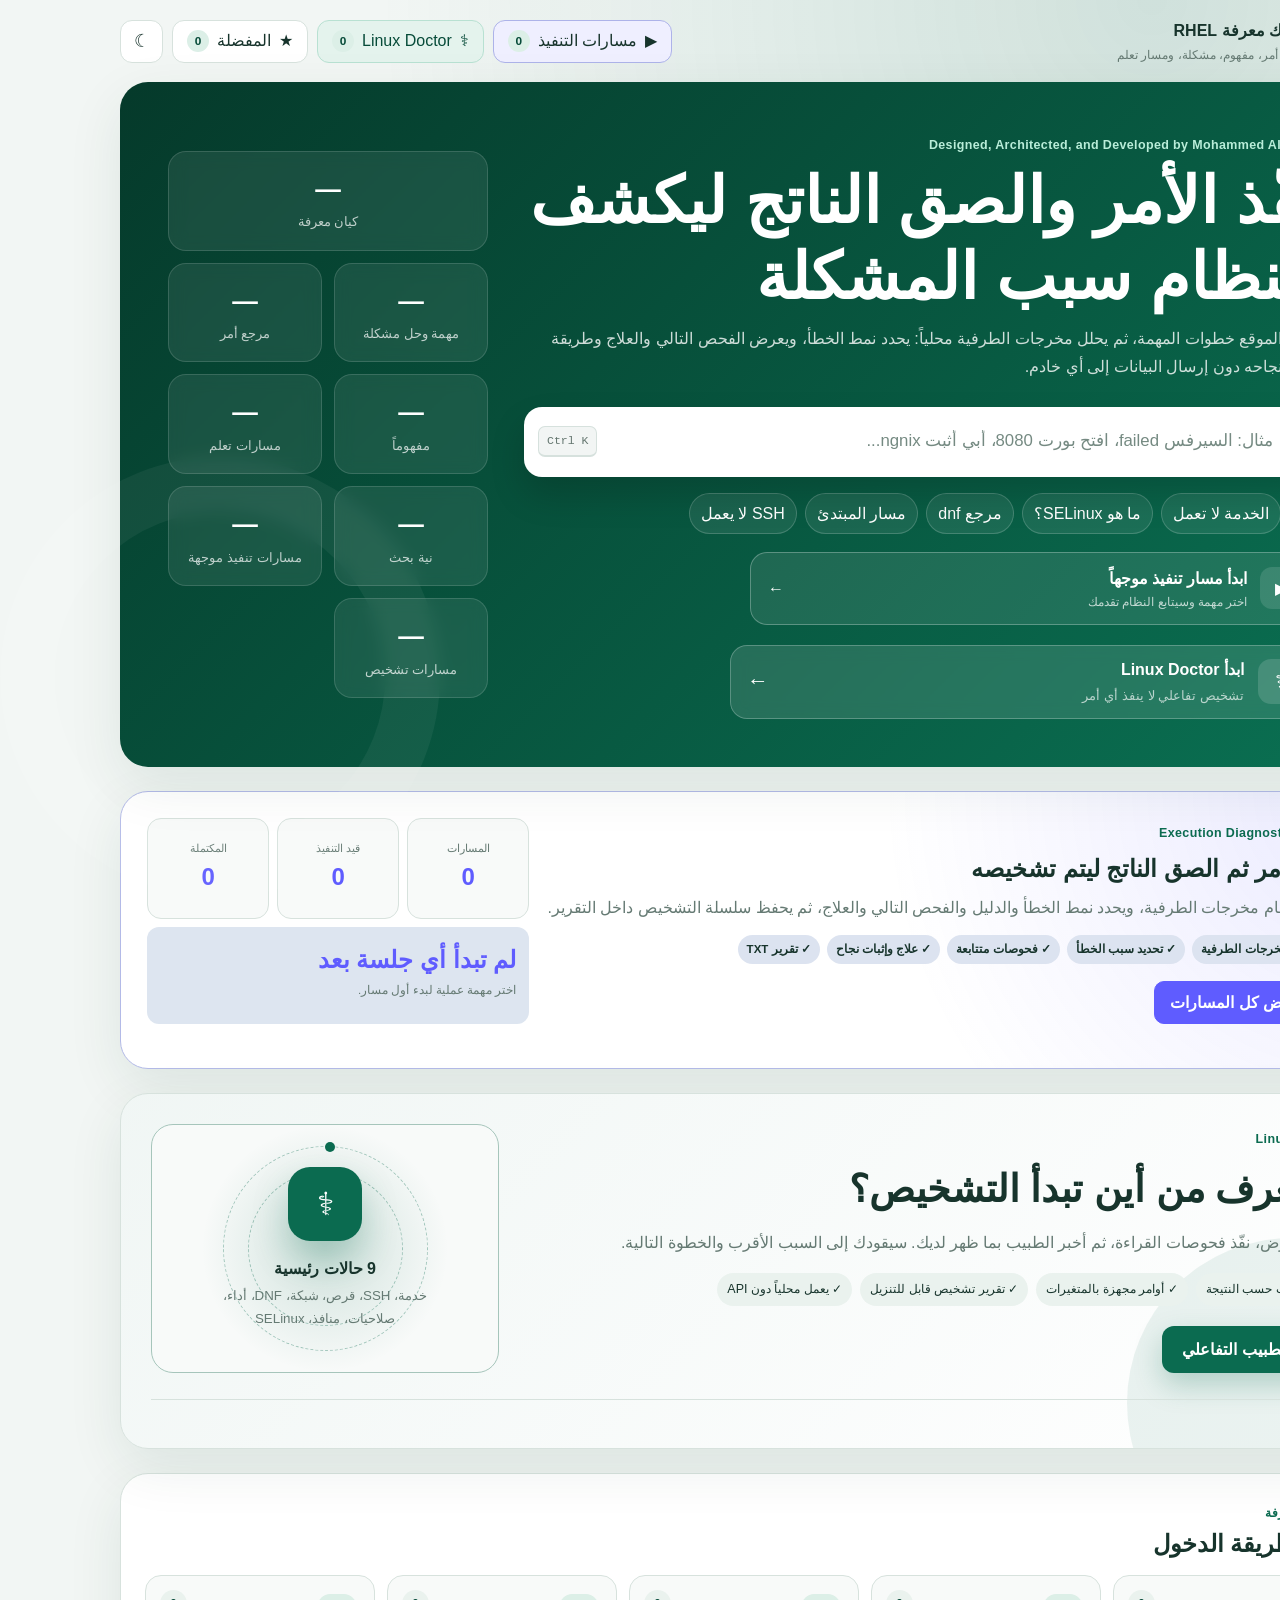
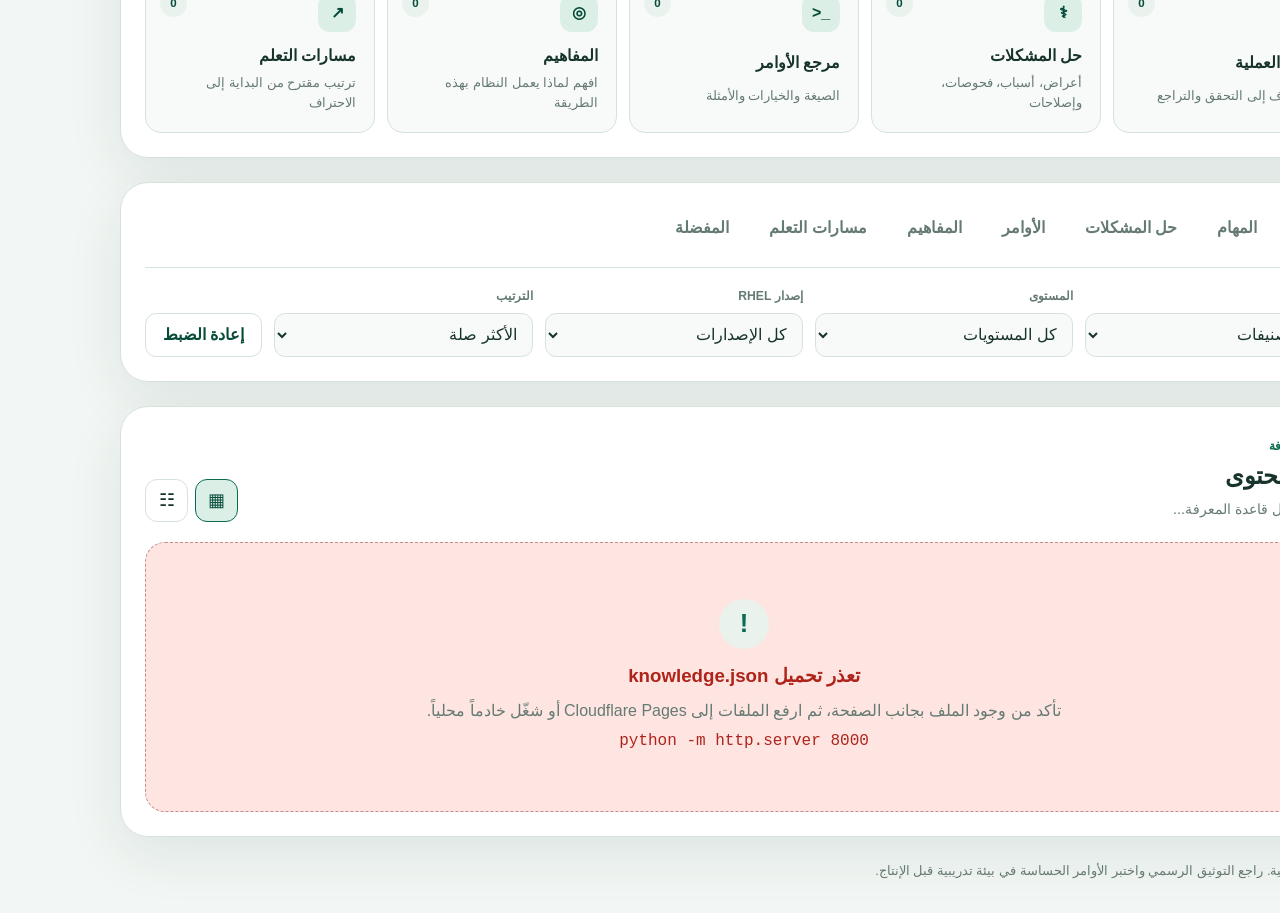
==== index.html @ 7b5d18e9 "Update index.html" ====
<!doctype html>
<html lang="ar" dir="rtl" data-theme="light">
<head>
  <meta charset="utf-8">
  <meta name="viewport" content="width=device-width, initial-scale=1">
  <meta name="description" content="محرك معرفة عربي ومسارات تنفيذ موجهة وتشخيص تفاعلي لمهام Red Hat Enterprise Linux">
  <meta name="theme-color" content="#0b6b50">
  <title>محرك معرفة RHEL العربي | Execution Diagnostic Engine</title>
  <link rel="stylesheet" href="style.css">
</head>
<body>
  <a class="skip-link" href="#resultsSection">الانتقال إلى النتائج</a>

  <div class="app-shell">
    <header class="topbar">
      <a class="brand" href="#" aria-label="الصفحة الرئيسية">
        <span class="brand__terminal" aria-hidden="true">$_</span>
        <span class="brand__text">
          <strong>محرك معرفة RHEL</strong>
          <small>مهمة، أمر، مفهوم، مشكلة، ومسار تعلم</small>
        </span>
      </a>

      <div class="topbar__actions">
        <button id="workflowShortcut" class="toolbar-button toolbar-button--workflow" type="button">
          <span aria-hidden="true">▶</span><span>مسارات التنفيذ</span><b id="activeWorkflowCount">0</b>
        </button>
        <button id="doctorShortcut" class="toolbar-button toolbar-button--doctor" type="button">
          <span aria-hidden="true">⚕</span>
          <span>Linux Doctor</span>
          <b id="doctorCasesCount">0</b>
        </button>
        <button id="favoritesShortcut" class="toolbar-button" type="button">
          <span aria-hidden="true">★</span>
          <span>المفضلة</span>
          <b id="favoritesCount">0</b>
        </button>
        <button id="themeButton" class="icon-button" type="button" aria-label="تفعيل الوضع الليلي" title="الوضع الليلي">
          <span id="themeIcon" aria-hidden="true">☾</span>
        </button>
      </div>
    </header>

    <main>
      <section class="hero">
        <div class="hero__content">
          <span class="hero__eyebrow">Designed, Architected, and Developed by Mohammed Alshiddi</span>
          <h1>نفّذ الأمر والصق الناتج ليكشف النظام سبب المشكلة</h1>
          <p>
            ينظم الموقع خطوات المهمة، ثم يحلل مخرجات الطرفية محلياً: يحدد نمط الخطأ،
            ويعرض الفحص التالي والعلاج وطريقة إثبات نجاحه دون إرسال البيانات إلى أي خادم.
          </p>

          <div class="search-wrapper">
            <div class="search-box">
              <span class="search-box__icon" aria-hidden="true">⌕</span>
              <input id="searchInput" type="search" autocomplete="off" spellcheck="false"
                     aria-label="البحث في محرك المعرفة" aria-controls="suggestions" aria-expanded="false"
                     placeholder="مثال: السيرفس failed، افتح بورت 8080، أبي أثبت ngnix...">
              <kbd>Ctrl K</kbd>
              <button id="clearSearchButton" class="clear-button" type="button" aria-label="مسح البحث" hidden>×</button>
            </div>
            <div id="suggestions" class="suggestions" role="listbox" hidden></div>
          </div>

          <div class="quick-searches" aria-label="أمثلة بحث سريعة">
            <span>جرّب:</span>
            <button type="button" data-query="الخدمة لا تعمل">الخدمة لا تعمل</button>
            <button type="button" data-query="ما هو SELinux">ما هو SELinux؟</button>
            <button type="button" data-query="dnf">مرجع dnf</button>
            <button type="button" data-query="مسار المبتدئ">مسار المبتدئ</button>
            <button type="button" data-query="SSH لا يعمل">SSH لا يعمل</button>
          </div>

          <div class="hero__primary-actions">
            <button id="startWorkflowButton" class="hero-workflow-button" type="button">
              <span aria-hidden="true">▶</span>
              <span><strong>ابدأ مسار تنفيذ موجهاً</strong><small>اختر مهمة وسيتابع النظام تقدمك</small></span>
              <b aria-hidden="true">←</b>
            </button>
          </div>
          <div class="hero__doctor-action">
            <button id="startDoctorButton" type="button">
              <span aria-hidden="true">⚕</span>
              <span><strong>ابدأ Linux Doctor</strong><small>تشخيص تفاعلي لا ينفذ أي أمر</small></span>
              <b aria-hidden="true">←</b>
            </button>
          </div>
        </div>

        <div class="hero__stats" aria-label="إحصائيات محرك المعرفة">
          <article><strong id="entitiesMetric">—</strong><span>كيان معرفة</span></article>
          <article><strong id="tasksMetric">—</strong><span>مهمة وحل مشكلة</span></article>
          <article><strong id="commandsMetric">—</strong><span>مرجع أمر</span></article>
          <article><strong id="conceptsMetric">—</strong><span>مفهوماً</span></article>
          <article><strong id="pathsMetric">—</strong><span>مسارات تعلم</span></article>
          <article><strong id="intentsMetric">—</strong><span>نية بحث</span></article>
          <article><strong id="workflowMetric">—</strong><span>مسارات تنفيذ موجهة</span></article>
          <article><strong id="doctorMetric">—</strong><span>مسارات تشخيص</span></article>
        </div>
      </section>


      <section id="intentPanel" class="intent-panel" aria-live="polite" hidden>
        <div id="intentPanelContent"></div>
      </section>

      <section class="workflow-launch" aria-labelledby="workflowLaunchTitle">
        <div class="workflow-launch__content">
          <span class="eyebrow">Execution Diagnostic Engine</span>
          <h2 id="workflowLaunchTitle">نفّذ الأمر ثم الصق الناتج ليتم تشخيصه</h2>
          <p>يحلل النظام مخرجات الطرفية، ويحدد نمط الخطأ والدليل والفحص التالي والعلاج، ثم يحفظ سلسلة التشخيص داخل التقرير.</p>
          <div class="workflow-launch__features">
            <span>✓ تحليل مخرجات الطرفية</span><span>✓ تحديد سبب الخطأ</span>
            <span>✓ فحوصات متتابعة</span><span>✓ علاج وإثبات نجاح</span><span>✓ تقرير TXT</span>
          </div>
          <div class="workflow-launch__actions">
            <button id="browseWorkflowsButton" type="button">استعراض كل المسارات</button>
            <button id="resumeWorkflowButton" class="workflow-secondary-action" type="button" hidden>استكمال آخر مسار</button>
          </div>
        </div>
        <div class="workflow-launch__dashboard">
          <article><span>المسارات</span><strong id="workflowAvailableCount">0</strong></article>
          <article><span>قيد التنفيذ</span><strong id="workflowActiveCount">0</strong></article>
          <article><span>المكتملة</span><strong id="workflowCompletedCount">0</strong></article>
          <div id="workflowResumeSummary" class="workflow-resume-summary">
            <strong>لم تبدأ أي جلسة بعد</strong><span>اختر مهمة عملية لبدء أول مسار.</span>
          </div>
        </div>
        <div id="workflowExamples" class="workflow-launch__examples"></div>
      </section>

      <section class="doctor-launch" aria-labelledby="doctorLaunchTitle">
        <div class="doctor-launch__content">
          <span class="eyebrow">Linux Doctor</span>
          <h2 id="doctorLaunchTitle">لا تعرف من أين تبدأ التشخيص؟</h2>
          <p>اختر العَرَض، نفّذ فحوصات القراءة، ثم أخبر الطبيب بما ظهر لديك. سيقودك إلى السبب الأقرب والخطوة التالية.</p>
          <div class="doctor-launch__features">
            <span>✓ تفرعات حسب النتيجة</span>
            <span>✓ أوامر مجهزة بالمتغيرات</span>
            <span>✓ تقرير تشخيص قابل للتنزيل</span>
            <span>✓ يعمل محلياً دون API</span>
          </div>
          <button type="button" data-doctor-launch>فتح الطبيب التفاعلي</button>
        </div>
        <div class="doctor-launch__visual">
          <div class="doctor-orbit doctor-orbit--one"></div>
          <div class="doctor-orbit doctor-orbit--two"></div>
          <div class="doctor-launch__mark">⚕</div>
          <strong><span id="doctorCasesCountInline">9</span> حالات رئيسية</strong>
          <small>خدمة، SSH، قرص، شبكة، DNF، أداء، صلاحيات، منافذ، SELinux</small>
        </div>
        <div id="doctorLaunchExamples" class="doctor-launch__examples"></div>
      </section>

      <section class="type-explorer" aria-labelledby="explorerTitle">
        <div class="section-heading section-heading--compact">
          <div>
            <span class="eyebrow">بوابات المعرفة</span>
            <h2 id="explorerTitle">اختر طريقة الدخول</h2>
          </div>
        </div>
        <div class="type-grid">
          <button class="type-tile" type="button" data-type-view="task">
            <span class="type-tile__icon" aria-hidden="true">✓</span>
            <strong>المهام العملية</strong>
            <small>من الهدف إلى التحقق والتراجع</small>
            <b id="taskTileCount">0</b>
          </button>
          <button class="type-tile" type="button" data-type-view="troubleshooting">
            <span class="type-tile__icon" aria-hidden="true">⚕</span>
            <strong>حل المشكلات</strong>
            <small>أعراض، أسباب، فحوصات، وإصلاحات</small>
            <b id="troubleTileCount">0</b>
          </button>
          <button class="type-tile" type="button" data-type-view="command">
            <span class="type-tile__icon" aria-hidden="true">&gt;_</span>
            <strong>مرجع الأوامر</strong>
            <small>الصيغة والخيارات والأمثلة</small>
            <b id="commandTileCount">0</b>
          </button>
          <button class="type-tile" type="button" data-type-view="concept">
            <span class="type-tile__icon" aria-hidden="true">◎</span>
            <strong>المفاهيم</strong>
            <small>افهم لماذا يعمل النظام بهذه الطريقة</small>
            <b id="conceptTileCount">0</b>
          </button>
          <button class="type-tile" type="button" data-type-view="learning_path">
            <span class="type-tile__icon" aria-hidden="true">↗</span>
            <strong>مسارات التعلم</strong>
            <small>ترتيب مقترح من البداية إلى الاحتراف</small>
            <b id="pathTileCount">0</b>
          </button>
        </div>
      </section>

      <section class="control-panel" aria-label="تصفية النتائج">
        <nav class="view-tabs" aria-label="نوع المحتوى">
          <button class="view-tab is-active" type="button" data-view="all" aria-pressed="true">الكل</button>
          <button class="view-tab" type="button" data-view="task" aria-pressed="false">المهام</button>
          <button class="view-tab" type="button" data-view="troubleshooting" aria-pressed="false">حل المشكلات</button>
          <button class="view-tab" type="button" data-view="command" aria-pressed="false">الأوامر</button>
          <button class="view-tab" type="button" data-view="concept" aria-pressed="false">المفاهيم</button>
          <button class="view-tab" type="button" data-view="learning_path" aria-pressed="false">مسارات التعلم</button>
          <button class="view-tab" type="button" data-view="favorites" aria-pressed="false">المفضلة</button>
        </nav>

        <div class="filters">
          <label><span>التصنيف</span><select id="categoryFilter"><option value="all">كل التصنيفات</option></select></label>
          <label><span>المستوى</span><select id="difficultyFilter"><option value="all">كل المستويات</option><option value="beginner">مبتدئ</option><option value="intermediate">متوسط</option><option value="advanced">متقدم</option></select></label>
          <label><span>إصدار RHEL</span><select id="versionFilter"><option value="all">كل الإصدارات</option><option value="8">RHEL 8</option><option value="9">RHEL 9</option><option value="10">RHEL 10</option></select></label>
          <label><span>الترتيب</span><select id="sortFilter"><option value="relevance">الأكثر صلة</option><option value="title">أبجدياً</option><option value="type">حسب النوع</option><option value="difficulty">حسب المستوى</option><option value="relations">الأكثر ارتباطاً</option></select></label>
          <button id="resetFiltersButton" class="reset-button" type="button">إعادة الضبط</button>
        </div>
      </section>

      <section id="resultsSection" class="results-section" tabindex="-1">
        <div class="section-heading">
          <div>
            <span id="resultsEyebrow" class="eyebrow">شبكة المعرفة</span>
            <h2 id="resultsTitle">كل المحتوى</h2>
            <p id="resultsSummary">جاري تحميل قاعدة المعرفة...</p>
          </div>
          <div class="layout-buttons" aria-label="تغيير طريقة العرض">
            <button id="gridViewButton" class="icon-button is-active" type="button" aria-label="عرض شبكي" title="عرض شبكي">▦</button>
            <button id="listViewButton" class="icon-button" type="button" aria-label="عرض قائمة" title="عرض قائمة">☷</button>
          </div>
        </div>

        <div id="activeFilters" class="active-filters" hidden></div>
        <div id="loadingState" class="state-card"><div class="loader" aria-hidden="true"></div><h3>جاري بناء محرك المعرفة</h3><p>يتم فهرسة المهام والأوامر والمفاهيم والعلاقات ومسارات التعلم.</p></div>
        <div id="errorState" class="state-card state-card--error" hidden><span class="state-card__icon">!</span><h3>تعذر تحميل knowledge.json</h3><p>تأكد من وجود الملف بجانب الصفحة، ثم ارفع الملفات إلى Cloudflare Pages أو شغّل خادماً محلياً.</p><code>python -m http.server 8000</code></div>
        <div id="emptyState" class="state-card" hidden><span class="state-card__icon">⌕</span><h3>لا توجد نتائج مطابقة</h3><p>جرّب عبارة أقصر أو انتقل إلى أحد أنواع المحتوى.</p><button id="emptyResetButton" class="primary-button" type="button">عرض كل المحتوى</button></div>

        <div id="resultsGrid" class="results-grid" aria-live="polite"></div>
        <button id="loadMoreButton" class="load-more-button" type="button" hidden>عرض المزيد</button>
      </section>
    </main>

    <footer class="footer">
      <p>موسوعة تعليمية. راجع التوثيق الرسمي واختبر الأوامر الحساسة في بيئة تدريبية قبل الإنتاج.</p>
      <span id="schemaVersion"></span>
    </footer>
  </div>

  <div id="toast" class="toast" role="status" aria-live="polite"></div>

  <dialog id="doctorDialog" class="doctor-dialog">
    <div class="doctor-dialog__topbar">
      <div class="doctor-dialog__identity">
        <span aria-hidden="true">⚕</span>
        <div><small>RHEL Interactive Diagnostics</small><strong id="doctorDialogTitle">Linux Doctor</strong></div>
      </div>
      <div class="doctor-dialog__actions">
        <button id="doctorHomeButton" type="button" hidden>الحالات</button>
        <button id="doctorBackButton" type="button" hidden>رجوع</button>
        <button id="doctorResetButton" type="button" hidden>إعادة</button>
        <button id="doctorCloseButton" class="doctor-dialog__close" type="button" aria-label="إغلاق">×</button>
      </div>
    </div>
    <div id="doctorContent" class="doctor-dialog__content"></div>
  </dialog>

  <dialog id="workflowDialog" class="workflow-dialog">
    <div class="workflow-dialog__topbar">
      <div class="workflow-dialog__identity"><span>▶</span><div><small>RHEL Execution Diagnostic</small><strong id="workflowDialogTitle">مسارات التنفيذ</strong></div></div>
      <div class="workflow-dialog__actions">
        <button id="workflowLibraryButton" type="button">المسارات</button>
        <button id="workflowReportButton" type="button" hidden>التقرير</button>
        <button id="workflowPauseButton" type="button" hidden>حفظ وإيقاف</button>
        <button id="workflowCloseButton" class="workflow-dialog__close" type="button" aria-label="إغلاق">×</button>
      </div>
    </div>
    <div class="workflow-dialog__shell">
      <aside id="workflowSidebar" class="workflow-sidebar"></aside>
      <main class="workflow-main">
        <div id="workflowContent" class="workflow-content"></div>
        <footer id="workflowFooter" class="workflow-footer" hidden>
          <button id="workflowPreviousButton" type="button">السابق</button>
          <div id="workflowFooterStatus"></div>
          <button id="workflowNextButton" class="primary" type="button">التالي</button>
        </footer>
      </main>
    </div>
  </dialog>

  <dialog id="entityDialog" class="entity-dialog">
    <div class="dialog-topbar">
      <button id="closeDialogButton" class="dialog-close" type="button" aria-label="إغلاق">×</button>
      <div class="dialog-topbar__actions">
        <button id="dialogFavoriteButton" class="dialog-action" type="button">☆ المفضلة</button>
        <button id="dialogPrimaryCopyButton" class="dialog-action" type="button" hidden>نسخ الأوامر</button>
        <button id="shareEntityButton" class="dialog-action" type="button">نسخ الرابط</button>
      </div>
    </div>
    <div id="dialogContent"></div>
  </dialog>

  <template id="entityCardTemplate">
    <article class="entity-card">
      <header class="entity-card__header">
        <div class="entity-card__badges"><span class="type-badge"></span><span class="category-badge"></span></div>
        <button class="favorite-button" type="button" aria-label="إضافة إلى المفضلة" title="المفضلة">☆</button>
      </header>
      <h3 class="entity-title"></h3>
      <p class="entity-summary"></p>
      <div class="entity-meta"></div>
      <div class="entity-preview"></div>
      <footer class="entity-card__footer"><button class="open-entity-button" type="button">فتح</button><button class="quick-action-button" type="button">إجراء سريع</button></footer>
    </article>
  </template>

  <script src="intent-engine.js"></script>
  <script src="doctor-engine.js"></script>
  <script src="execution-diagnostics.js"></script>
  <script src="workflow-engine.js"></script>
  <script src="app.js"></script>
</body>
</html>
---- style.css ----
:root {
  color-scheme: light;
  --bg: #f2f6f4;
  --surface: #ffffff;
  --surface-2: #eaf2ee;
  --surface-3: #f8faf9;
  --text: #17342c;
  --muted: #657a73;
  --primary: #0b6b50;
  --primary-strong: #074b39;
  --primary-soft: #dcefe7;
  --border: #d7e2dd;
  --code-bg: #102a23;
  --code-text: #ddfff1;
  --shadow: 0 18px 55px rgba(16, 64, 49, .09);
  --low: #1d7242;
  --low-bg: #e2f5e9;
  --medium: #916400;
  --medium-bg: #fff2c7;
  --high: #a64a16;
  --high-bg: #ffe8d7;
  --critical: #ae241b;
  --critical-bg: #fee5e2;
  --task: #0b6b50;
  --command: #245ea8;
  --concept: #7751b7;
  --trouble: #b04b1e;
  --path: #987000;
  --radius-xl: 28px;
  --radius-lg: 20px;
  --radius-md: 14px;
  --radius-sm: 10px;
}

html[data-theme="dark"] {
  color-scheme: dark;
  --bg: #0d1714;
  --surface: #14231e;
  --surface-2: #1a2f28;
  --surface-3: #10201a;
  --text: #e8f5ef;
  --muted: #9bb1a8;
  --primary: #55c99e;
  --primary-strong: #8de0c0;
  --primary-soft: #1b4033;
  --border: #29443a;
  --code-bg: #07120f;
  --code-text: #d8fff0;
  --shadow: 0 18px 55px rgba(0, 0, 0, .28);
  --low: #73d296;
  --low-bg: #183a27;
  --medium: #f1cb62;
  --medium-bg: #3d3318;
  --high: #f2a16e;
  --high-bg: #402719;
  --critical: #ff9189;
  --critical-bg: #401e1d;
  --task: #55c99e;
  --command: #7db5ff;
  --concept: #b69aef;
  --trouble: #f2a16e;
  --path: #f1cb62;
}

* { box-sizing: border-box; }
html { scroll-behavior: smooth; }
body {
  margin: 0;
  min-height: 100vh;
  background:
    radial-gradient(circle at 90% 0, color-mix(in srgb, var(--primary) 15%, transparent), transparent 28%),
    var(--bg);
  color: var(--text);
  font-family: Tahoma, Arial, "Segoe UI", sans-serif;
  line-height: 1.7;
  transition: background-color .2s ease, color .2s ease;
}
button, input, select { font: inherit; }
button, select { cursor: pointer; }
button:focus-visible, input:focus-visible, select:focus-visible, a:focus-visible {
  outline: 3px solid color-mix(in srgb, var(--primary) 35%, transparent);
  outline-offset: 2px;
}
code, kbd { direction: ltr; unicode-bidi: embed; font-family: Consolas, "Courier New", monospace; }
mark { padding: 0 .12em; border-radius: 4px; background: #ffe58a; color: #302600; }
html[data-theme="dark"] mark { background: #685711; color: #fff4b5; }
[hidden] { display: none !important; }

.skip-link { position: fixed; top: 10px; right: 10px; z-index: 10000; padding: 8px 14px; border-radius: 8px; background: var(--primary); color: #fff; transform: translateY(-150%); }
.skip-link:focus { transform: translateY(0); }
.app-shell { width: min(1500px, calc(100% - 32px)); margin: 0 auto; }

.topbar { min-height: 82px; display: flex; align-items: center; justify-content: space-between; gap: 20px; }
.brand { display: flex; align-items: center; gap: 12px; color: var(--text); text-decoration: none; }
.brand__terminal { width: 46px; height: 46px; display: grid; place-items: center; border-radius: 14px; background: var(--primary); color: #fff; direction: ltr; font-family: Consolas, monospace; font-weight: 800; box-shadow: 0 10px 25px color-mix(in srgb, var(--primary) 25%, transparent); }
.brand strong, .brand small { display: block; }
.brand small { margin-top: 1px; color: var(--muted); font-size: .76rem; }
.topbar__actions { display: flex; align-items: center; gap: 9px; }
.toolbar-button, .icon-button, .dialog-action, .reset-button, .primary-button, .load-more-button, .open-entity-button, .quick-action-button, .text-button {
  border: 1px solid var(--border); background: var(--surface); color: var(--text);
}
.toolbar-button { min-height: 43px; display: flex; align-items: center; gap: 8px; padding: 0 14px; border-radius: 12px; }
.toolbar-button b { min-width: 22px; height: 22px; display: grid; place-items: center; border-radius: 999px; background: var(--primary-soft); color: var(--primary-strong); font-size: .74rem; }
.icon-button { width: 43px; height: 43px; display: grid; place-items: center; border-radius: 12px; font-size: 1.15rem; }
.toolbar-button:hover, .icon-button:hover, .dialog-action:hover, .text-button:hover { border-color: var(--primary); background: var(--primary-soft); }
.icon-button.is-active { border-color: var(--primary); color: var(--primary-strong); background: var(--primary-soft); }

.hero {
  min-height: 390px;
  display: grid;
  grid-template-columns: minmax(0, 1.45fr) minmax(320px, .55fr);
  align-items: center;
  gap: 36px;
  padding: 48px;
  position: relative;
  border-radius: var(--radius-xl);
  background: linear-gradient(135deg, rgba(5, 57, 42, .99), rgba(10, 112, 82, .95)), var(--primary);
  color: #fff;
  box-shadow: var(--shadow);
  overflow: visible;
}
.hero::before { content: ""; position: absolute; inset: auto auto -130px -120px; width: 330px; height: 330px; border: 55px solid rgba(255,255,255,.05); border-radius: 50%; pointer-events: none; }
.hero__content, .hero__stats { position: relative; z-index: 2; }
.hero__eyebrow { display: inline-block; color: #b9edd9; font-size: .78rem; font-weight: 800; letter-spacing: .03em; }
.hero h1 { max-width: 900px; margin: 7px 0 10px; font-size: clamp(2.25rem, 5vw, 4.35rem); line-height: 1.18; }
.hero p { max-width: 830px; margin: 0; color: rgba(255,255,255,.8); font-size: 1.02rem; }
.search-wrapper { position: relative; max-width: 940px; margin-top: 26px; }
.search-box { min-height: 70px; display: flex; align-items: center; gap: 12px; padding: 0 14px 0 11px; border: 3px solid transparent; border-radius: 18px; background: #fff; color: #17342c; box-shadow: 0 18px 35px rgba(0,0,0,.16); transition: .18s ease; }
.search-box:focus-within { border-color: #8de0c0; box-shadow: 0 18px 40px rgba(0,0,0,.22); }
.search-box__icon { font-size: 1.7rem; color: #0b6b50; transform: rotate(-15deg); }
.search-box input { min-width: 0; flex: 1; border: 0; outline: 0; background: transparent; color: #17342c; font-size: 1.05rem; }
.search-box input::placeholder { color: #758a82; }
.search-box kbd { padding: 4px 8px; border: 1px solid #d6e1dd; border-bottom-width: 2px; border-radius: 7px; background: #f2f5f4; color: #64766f; font-size: .72rem; white-space: nowrap; }
.clear-button { width: 35px; height: 35px; border: 0; border-radius: 50%; background: #e7efec; color: #26483e; font-size: 1.45rem; line-height: 1; }
.suggestions { position: absolute; z-index: 100; top: calc(100% + 8px); right: 0; left: 0; max-height: 390px; overflow-y: auto; padding: 8px; border: 1px solid var(--border); border-radius: 16px; background: var(--surface); color: var(--text); box-shadow: 0 22px 55px rgba(0,0,0,.2); }
.suggestion { width: 100%; display: grid; grid-template-columns: 1fr auto; gap: 12px; padding: 11px 12px; border: 0; border-radius: 11px; background: transparent; color: var(--text); text-align: right; }
.suggestion:hover, .suggestion.is-active { background: var(--primary-soft); }
.suggestion strong { display: block; }
.suggestion small { color: var(--muted); }
.suggestion .suggestion-type { align-self: center; padding: 4px 8px; border-radius: 999px; background: var(--surface-2); color: var(--primary-strong); font-size: .72rem; }
.quick-searches { display: flex; flex-wrap: wrap; align-items: center; gap: 8px; margin-top: 16px; }
.quick-searches > span { color: rgba(255,255,255,.67); font-size: .82rem; }
.quick-searches button { padding: 6px 11px; border: 1px solid rgba(255,255,255,.18); border-radius: 999px; background: rgba(255,255,255,.08); color: #fff; }
.quick-searches button:hover { background: rgba(255,255,255,.16); }
.hero__stats { display: grid; grid-template-columns: repeat(2, 1fr); gap: 12px; }
.hero__stats article { min-height: 97px; display: flex; flex-direction: column; align-items: center; justify-content: center; padding: 16px; border: 1px solid rgba(255,255,255,.14); border-radius: 18px; background: rgba(255,255,255,.08); backdrop-filter: blur(8px); text-align: center; }
.hero__stats article:first-child { grid-column: span 2; }
.hero__stats strong { font-size: 1.6rem; }
.hero__stats span { color: rgba(255,255,255,.72); font-size: .82rem; }

.type-explorer, .control-panel, .results-section { margin-top: 24px; padding: 24px; border: 1px solid var(--border); border-radius: var(--radius-xl); background: var(--surface); box-shadow: var(--shadow); }
.section-heading { display: flex; align-items: end; justify-content: space-between; gap: 20px; margin-bottom: 20px; }
.section-heading--compact { margin-bottom: 15px; }
.section-heading h2 { margin: 2px 0 0; line-height: 1.35; }
.section-heading p { margin: 5px 0 0; color: var(--muted); font-size: .9rem; }
.eyebrow { display: inline-block; color: var(--primary); font-size: .78rem; font-weight: 800; letter-spacing: .03em; }
.type-grid { display: grid; grid-template-columns: repeat(5, minmax(0, 1fr)); gap: 12px; }
.type-tile { min-width: 0; position: relative; display: grid; justify-items: start; gap: 3px; padding: 18px; border: 1px solid var(--border); border-radius: 16px; background: var(--surface-3); color: var(--text); text-align: right; transition: .18s ease; }
.type-tile:hover { transform: translateY(-3px); border-color: var(--primary); box-shadow: 0 13px 25px rgba(14,62,47,.08); }
.type-tile__icon { width: 38px; height: 38px; display: grid; place-items: center; margin-bottom: 8px; border-radius: 12px; background: var(--primary-soft); color: var(--primary-strong); direction: ltr; font-weight: 800; }
.type-tile strong { font-size: .98rem; }
.type-tile small { color: var(--muted); line-height: 1.55; }
.type-tile b { position: absolute; top: 14px; left: 14px; min-width: 27px; height: 27px; display: grid; place-items: center; border-radius: 999px; background: var(--surface-2); color: var(--primary-strong); font-size: .72rem; }

.view-tabs { display: flex; flex-wrap: wrap; gap: 8px; padding-bottom: 18px; border-bottom: 1px solid var(--border); }
.view-tab { min-height: 42px; padding: 0 15px; border: 1px solid transparent; border-radius: 11px; background: transparent; color: var(--muted); font-weight: 700; }
.view-tab:hover { background: var(--surface-2); }
.view-tab.is-active { border-color: color-mix(in srgb, var(--primary) 35%, var(--border)); background: var(--primary-soft); color: var(--primary-strong); }
.filters { display: grid; grid-template-columns: repeat(4, minmax(130px, 1fr)) auto; align-items: end; gap: 12px; margin-top: 18px; }
.filters label { display: grid; gap: 6px; }
.filters label > span { color: var(--muted); font-size: .76rem; font-weight: 700; }
select { width: 100%; min-height: 44px; padding: 0 11px; border: 1px solid var(--border); border-radius: 11px; outline: 0; background: var(--surface-3); color: var(--text); }
select:focus { border-color: var(--primary); }
.reset-button { min-height: 44px; padding: 0 17px; border-radius: 11px; color: var(--primary-strong); font-weight: 700; }
.reset-button:hover { background: var(--primary-soft); border-color: var(--primary); }
.layout-buttons { display: flex; gap: 7px; }
.active-filters { display: flex; flex-wrap: wrap; gap: 8px; margin: -5px 0 20px; }
.filter-chip { display: inline-flex; align-items: center; gap: 7px; padding: 6px 10px; border-radius: 999px; background: var(--surface-2); color: var(--text); font-size: .78rem; }
.filter-chip button { width: 19px; height: 19px; padding: 0; border: 0; border-radius: 50%; background: color-mix(in srgb, var(--text) 9%, transparent); color: var(--text); line-height: 1; }

.results-grid { display: grid; grid-template-columns: repeat(3, minmax(0, 1fr)); gap: 17px; }
.results-grid.list-view { grid-template-columns: 1fr; }
.results-grid.list-view .entity-card { display: grid; grid-template-columns: minmax(260px,.8fr) minmax(0,1.4fr); column-gap: 24px; }
.results-grid.list-view .entity-card__header, .results-grid.list-view .entity-title, .results-grid.list-view .entity-summary { grid-column: 1; }
.results-grid.list-view .entity-meta, .results-grid.list-view .entity-preview, .results-grid.list-view .entity-card__footer { grid-column: 2; }
.results-grid.list-view .entity-preview { grid-row: 1 / span 3; align-self: center; }
.entity-card { min-width: 0; display: flex; flex-direction: column; padding: 19px; border: 1px solid var(--border); border-radius: var(--radius-lg); background: var(--surface-3); transition: .18s ease; }
.entity-card:hover { transform: translateY(-3px); border-color: color-mix(in srgb, var(--primary) 45%, var(--border)); box-shadow: 0 15px 28px rgba(14,62,47,.08); }
.entity-card[data-type="command"] { border-top: 4px solid var(--command); }
.entity-card[data-type="concept"] { border-top: 4px solid var(--concept); }
.entity-card[data-type="troubleshooting"] { border-top: 4px solid var(--trouble); }
.entity-card[data-type="learning_path"] { border-top: 4px solid var(--path); }
.entity-card[data-type="task"] { border-top: 4px solid var(--task); }
.entity-card__header { min-width: 0; display: flex; align-items: start; justify-content: space-between; gap: 12px; }
.entity-card__badges { display: flex; flex-wrap: wrap; gap: 6px; }
.type-badge, .category-badge, .meta-badge, .status-badge, .risk-badge { display: inline-flex; align-items: center; width: fit-content; padding: 4px 8px; border-radius: 999px; font-size: .71rem; font-weight: 800; }
.type-badge { background: var(--primary-soft); color: var(--primary-strong); }
.category-badge, .meta-badge { background: var(--surface-2); color: var(--muted); }
.type-badge.type-command { background: color-mix(in srgb, var(--command) 14%, transparent); color: var(--command); }
.type-badge.type-concept { background: color-mix(in srgb, var(--concept) 14%, transparent); color: var(--concept); }
.type-badge.type-troubleshooting { background: color-mix(in srgb, var(--trouble) 14%, transparent); color: var(--trouble); }
.type-badge.type-learning_path { background: color-mix(in srgb, var(--path) 14%, transparent); color: var(--path); }
.favorite-button { flex: 0 0 auto; width: 38px; height: 38px; border: 1px solid var(--border); border-radius: 11px; background: var(--surface); color: var(--muted); font-size: 1.4rem; line-height: 1; }
.favorite-button:hover, .favorite-button.is-favorite { border-color: #d1a200; background: #fff5c9; color: #9a7200; }
html[data-theme="dark"] .favorite-button.is-favorite { background: #453a12; color: #ffe27c; }
.entity-title { margin: 13px 0 4px; font-size: 1.12rem; line-height: 1.45; }
.entity-summary { margin: 0 0 13px; color: var(--muted); font-size: .9rem; }
.entity-meta { display: flex; flex-wrap: wrap; gap: 7px; }
.entity-preview { min-width: 0; margin-top: 14px; padding: 13px; border: 1px dashed var(--border); border-radius: 12px; background: var(--surface); }
.entity-preview code { display: block; overflow-x: auto; color: var(--primary-strong); white-space: nowrap; font-size: .82rem; }
.entity-preview p, .entity-preview ul { margin: 0; color: var(--muted); font-size: .83rem; }
.entity-preview ul { padding-right: 18px; }
.entity-card__footer { display: flex; gap: 8px; margin-top: auto; padding-top: 14px; }
.open-entity-button, .quick-action-button { flex: 1; min-height: 40px; border-radius: 10px; font-size: .8rem; font-weight: 700; }
.open-entity-button { border-color: var(--primary); background: var(--primary); color: #fff; }
.quick-action-button:hover { border-color: var(--primary); background: var(--primary-soft); }

.state-card { min-height: 270px; display: grid; place-items: center; align-content: center; padding: 30px; border: 1px dashed var(--border); border-radius: var(--radius-lg); background: var(--surface-3); text-align: center; }
.state-card h3, .state-card p { margin: 3px 0; }
.state-card p { max-width: 650px; color: var(--muted); }
.state-card--error { border-color: color-mix(in srgb, var(--critical) 45%, var(--border)); background: var(--critical-bg); color: var(--critical); }
.state-card__icon { width: 50px; height: 50px; display: grid; place-items: center; margin-bottom: 8px; border-radius: 50%; background: var(--surface-2); color: var(--primary); font-size: 1.6rem; font-weight: 900; }
.loader { width: 42px; height: 42px; margin-bottom: 12px; border: 4px solid var(--surface-2); border-top-color: var(--primary); border-radius: 50%; animation: spin .8s linear infinite; }
@keyframes spin { to { transform: rotate(360deg); } }
.primary-button { min-height: 42px; margin-top: 14px; padding: 0 17px; border-color: var(--primary); border-radius: 11px; background: var(--primary); color: #fff; font-weight: 700; }
.load-more-button { min-height: 46px; display: block; margin: 22px auto 0; padding: 0 24px; border-radius: 12px; color: var(--primary-strong); font-weight: 700; }
.load-more-button:hover { border-color: var(--primary); background: var(--primary-soft); }

.toast { position: fixed; z-index: 3000; left: 22px; bottom: 22px; max-width: min(360px, calc(100% - 44px)); padding: 11px 17px; border-radius: 11px; background: var(--code-bg); color: var(--code-text); box-shadow: var(--shadow); opacity: 0; transform: translateY(18px); pointer-events: none; transition: .2s ease; }
.toast.is-visible { opacity: 1; transform: translateY(0); }

.entity-dialog { width: min(1020px, calc(100% - 28px)); max-height: min(900px, calc(100vh - 30px)); overflow-y: auto; padding: 0; border: 1px solid var(--border); border-radius: 24px; background: var(--surface); color: var(--text); box-shadow: 0 30px 90px rgba(0,0,0,.38); }
.entity-dialog::backdrop { background: rgba(4,17,13,.69); backdrop-filter: blur(4px); }
.dialog-topbar { position: sticky; top: 0; z-index: 20; min-height: 64px; display: flex; align-items: center; justify-content: space-between; gap: 12px; padding: 10px 14px; border-bottom: 1px solid var(--border); background: color-mix(in srgb, var(--surface) 92%, transparent); backdrop-filter: blur(12px); }
.dialog-close { width: 40px; height: 40px; border: 1px solid var(--border); border-radius: 11px; background: var(--surface); color: var(--text); font-size: 1.45rem; }
.dialog-topbar__actions { display: flex; flex-wrap: wrap; gap: 8px; }
.dialog-action { min-height: 40px; padding: 0 13px; border-radius: 10px; font-size: .8rem; font-weight: 700; }
.dialog-body { padding: 30px; }
.entity-hero { display: grid; grid-template-columns: 1fr auto; gap: 24px; align-items: start; padding-bottom: 22px; border-bottom: 1px solid var(--border); }
.entity-hero h2 { margin: 8px 0 7px; font-size: clamp(1.7rem, 4vw, 2.6rem); line-height: 1.3; }
.entity-hero p { margin: 0; color: var(--muted); }
.entity-hero__meta { min-width: 210px; display: grid; gap: 8px; }
.info-pill { display: flex; justify-content: space-between; gap: 12px; padding: 9px 11px; border: 1px solid var(--border); border-radius: 11px; background: var(--surface-3); font-size: .8rem; }
.info-pill span { color: var(--muted); }
.dialog-section { margin-top: 24px; }
.dialog-section__heading { display: flex; align-items: center; justify-content: space-between; gap: 14px; margin-bottom: 12px; }
.dialog-section h3 { margin: 0; font-size: 1.12rem; }
.section-note { color: var(--muted); font-size: .8rem; }
.callout { padding: 14px 16px; border-right: 4px solid var(--primary); border-radius: 12px; background: var(--primary-soft); color: var(--text); }
.callout--warning { border-color: var(--high); background: var(--high-bg); color: var(--high); }
.callout--danger { border-color: var(--critical); background: var(--critical-bg); color: var(--critical); }
.variables-grid, .detail-grid, .resource-grid, .examples-grid, .concept-grid { display: grid; grid-template-columns: repeat(2, minmax(0,1fr)); gap: 11px; }
.variable-field { display: grid; gap: 6px; }
.variable-field span { color: var(--muted); font-size: .78rem; font-weight: 700; }
.variable-field input { min-height: 43px; padding: 0 12px; border: 1px solid var(--border); border-radius: 10px; background: var(--surface-3); color: var(--text); outline: 0; direction: ltr; }
.variable-field input:focus { border-color: var(--primary); }
.progress-panel { padding: 13px 15px; border: 1px solid var(--border); border-radius: 12px; background: var(--surface-3); }
.progress-panel__header { display: flex; justify-content: space-between; gap: 12px; color: var(--muted); font-size: .8rem; }
.progress-track { height: 9px; margin-top: 9px; overflow: hidden; border-radius: 999px; background: var(--surface-2); }
.progress-bar { height: 100%; border-radius: inherit; background: var(--primary); transition: width .2s ease; }
.steps-list { display: grid; gap: 12px; }
.step-card { display: grid; grid-template-columns: auto 1fr; gap: 12px; padding: 16px; border: 1px solid var(--border); border-radius: 15px; background: var(--surface-3); }
.step-card.is-complete { border-color: color-mix(in srgb, var(--low) 55%, var(--border)); background: var(--low-bg); }
.step-check { width: 28px; height: 28px; margin-top: 2px; accent-color: var(--primary); }
.step-card h4 { margin: 0 0 4px; }
.step-card p { margin: 0 0 10px; color: var(--muted); font-size: .87rem; }
.command-box { min-width: 0; display: flex; align-items: stretch; overflow: hidden; border-radius: 11px; background: var(--code-bg); direction: ltr; }
.command-box code { flex: 1; min-width: 0; overflow-x: auto; padding: 13px; color: var(--code-text); white-space: nowrap; font-size: .84rem; }
.command-copy { flex: 0 0 auto; padding: 0 13px; border: 0; border-left: 1px solid rgba(255,255,255,.13); background: rgba(255,255,255,.08); color: #fff; font-weight: 700; }
.expected-result { margin-top: 9px; padding: 9px 11px; border-radius: 9px; background: var(--surface); color: var(--muted); font-size: .8rem; }
.verification-list, .error-list, .option-list, .module-list { display: grid; gap: 10px; }
.verification-item, .error-item, .option-item, .module-item, .resource-card, .concept-card, .example-card { padding: 13px; border: 1px solid var(--border); border-radius: 12px; background: var(--surface-3); }
.verification-item h4, .error-item h4, .example-card h4, .concept-card h4 { margin: 0 0 6px; }
.verification-item code, .error-check code, .syntax-box { display: block; overflow-x: auto; margin: 7px 0; padding: 11px; border-radius: 9px; background: var(--code-bg); color: var(--code-text); white-space: nowrap; }
.error-item { border-right: 4px solid var(--high); }
.error-item p, .option-item p, .concept-card p, .example-card p { margin: 4px 0; color: var(--muted); font-size: .85rem; }
.error-item ul, .bullet-list, .rollback-list { margin: 7px 0 0; padding-right: 21px; }
.error-check { margin-top: 9px; padding-top: 9px; border-top: 1px solid var(--border); }
.resource-card code { display: block; overflow-x: auto; margin-top: 4px; color: var(--primary-strong); }
.option-item { display: grid; grid-template-columns: minmax(120px,.35fr) 1fr; gap: 12px; align-items: start; }
.option-item code { color: var(--command); font-weight: 700; }
.example-card .command-box { margin-top: 10px; }
.mental-model { padding: 20px; border: 1px dashed color-mix(in srgb, var(--concept) 50%, var(--border)); border-radius: 15px; background: color-mix(in srgb, var(--concept) 7%, var(--surface)); text-align: center; font-size: 1.02rem; }
.module-item { display: grid; grid-template-columns: auto 1fr auto; align-items: center; gap: 12px; }
.module-number { width: 31px; height: 31px; display: grid; place-items: center; border-radius: 50%; background: var(--primary-soft); color: var(--primary-strong); font-size: .78rem; font-weight: 800; }
.module-item.is-complete { border-color: var(--low); background: var(--low-bg); }
.module-item h4 { margin: 0; }
.module-item p { margin: 2px 0 0; color: var(--muted); font-size: .82rem; }
.module-actions { display: flex; gap: 7px; }
.module-actions button { min-height: 36px; padding: 0 10px; border: 1px solid var(--border); border-radius: 9px; background: var(--surface); color: var(--text); font-size: .76rem; }

.graph-wrap { overflow-x: auto; border: 1px solid var(--border); border-radius: 16px; background: radial-gradient(circle at center, var(--surface), var(--surface-3)); }
.knowledge-graph { width: 100%; min-width: 700px; height: 390px; display: block; }
.graph-line { stroke: color-mix(in srgb, var(--primary) 38%, var(--border)); stroke-width: 2; }
.graph-node circle { fill: var(--surface); stroke: var(--border); stroke-width: 2; transition: .15s ease; }
.graph-node text { fill: var(--text); font-family: Tahoma, Arial, sans-serif; font-size: 12px; pointer-events: none; }
.graph-node[data-current="true"] circle { fill: var(--primary); stroke: var(--primary); }
.graph-node[data-current="true"] text { fill: #fff; font-weight: 800; }
.graph-node:not([data-current="true"]) { cursor: pointer; }
.graph-node:not([data-current="true"]):hover circle { stroke: var(--primary); fill: var(--primary-soft); }
.related-list { display: flex; flex-wrap: wrap; gap: 8px; margin-top: 11px; }
.related-button { padding: 7px 11px; border: 1px solid var(--border); border-radius: 999px; background: var(--surface-3); color: var(--text); }
.related-button:hover { border-color: var(--primary); background: var(--primary-soft); }

.risk-low { background: var(--low-bg); color: var(--low); }
.risk-medium { background: var(--medium-bg); color: var(--medium); }
.risk-high { background: var(--high-bg); color: var(--high); }
.risk-critical { background: var(--critical-bg); color: var(--critical); }
.footer { display: flex; justify-content: space-between; gap: 20px; padding: 23px 10px 32px; color: var(--muted); font-size: .8rem; }
.footer p { margin: 0; }

@media (max-width: 1200px) {
  .hero { grid-template-columns: 1fr; }
  .hero__stats { grid-template-columns: repeat(6,1fr); }
  .hero__stats article:first-child { grid-column: auto; }
  .type-grid { grid-template-columns: repeat(3,1fr); }
  .results-grid { grid-template-columns: repeat(2,minmax(0,1fr)); }
}
@media (max-width: 820px) {
  .app-shell { width: min(100% - 18px,1500px); }
  .topbar { min-height: 70px; }
  .brand small, .toolbar-button > span:not(:first-child) { display: none; }
  .hero { min-height: auto; padding: 29px 20px; border-radius: 20px; }
  .hero h1 { font-size: 2.25rem; }
  .search-box { min-height: 62px; }
  .search-box kbd { display: none; }
  .hero__stats { grid-template-columns: repeat(2,1fr); }
  .hero__stats article:first-child { grid-column: span 2; }
  .type-explorer, .control-panel, .results-section { padding: 15px; border-radius: 19px; }
  .type-grid { grid-template-columns: 1fr 1fr; }
  .filters { grid-template-columns: 1fr 1fr; }
  .reset-button { grid-column: span 2; }
  .results-grid, .results-grid.list-view { grid-template-columns: 1fr; }
  .results-grid.list-view .entity-card { display: flex; }
  .results-grid.list-view .entity-card > * { grid-column: auto; grid-row: auto; }
  .entity-hero { grid-template-columns: 1fr; }
  .entity-hero__meta { min-width: 0; grid-template-columns: repeat(2,1fr); }
  .variables-grid, .detail-grid, .resource-grid, .examples-grid, .concept-grid { grid-template-columns: 1fr; }
  .dialog-body { padding: 20px 16px 28px; }
  .dialog-topbar { align-items: start; }
  .dialog-topbar__actions { justify-content: flex-end; }
  .option-item { grid-template-columns: 1fr; }
  .module-item { grid-template-columns: auto 1fr; }
  .module-actions { grid-column: 2; }
  .footer { flex-direction: column; }
}
@media (max-width: 500px) {
  .type-grid, .filters { grid-template-columns: 1fr; }
  .reset-button { grid-column: auto; }
  .quick-searches button:nth-of-type(n+4) { display: none; }
  .entity-card__footer { flex-direction: column; }
  .dialog-action { padding: 0 9px; }
  .entity-hero__meta { grid-template-columns: 1fr; }
}
@media (prefers-reduced-motion: reduce) {
  *, *::before, *::after { scroll-behavior: auto !important; animation-duration: .01ms !important; transition-duration: .01ms !important; }
}


/* ================= Phase 3: Intent Engine ================= */
.intent-panel {
  margin-top: 24px;
  padding: 0;
  border-radius: var(--radius-xl);
  background: linear-gradient(135deg, color-mix(in srgb, var(--primary) 11%, var(--surface)), var(--surface));
  border: 1px solid color-mix(in srgb, var(--primary) 35%, var(--border));
  box-shadow: var(--shadow);
  overflow: hidden;
}
.intent-panel__inner { padding: 24px; }
.intent-panel__header { display:flex; align-items:flex-start; justify-content:space-between; gap:18px; }
.intent-panel__identity { display:flex; align-items:flex-start; gap:14px; min-width:0; }
.intent-panel__icon { width:52px; height:52px; flex:0 0 52px; display:grid; place-items:center; border-radius:16px; background:var(--primary); color:#fff; font-size:1.25rem; font-weight:900; box-shadow:0 10px 25px color-mix(in srgb, var(--primary) 24%, transparent); }
.intent-panel h2 { margin:2px 0 3px; font-size:1.25rem; }
.intent-panel p { margin:0; color:var(--muted); }
.intent-confidence { display:inline-flex; align-items:center; gap:6px; padding:6px 10px; border-radius:999px; font-size:.76rem; font-weight:800; white-space:nowrap; }
.intent-confidence--high { background:var(--low-bg); color:var(--low); }
.intent-confidence--medium { background:var(--medium-bg); color:var(--medium); }
.intent-confidence--low { background:var(--surface-2); color:var(--muted); }
.intent-analysis-row { display:flex; flex-wrap:wrap; gap:8px; margin-top:16px; }
.analysis-chip { display:inline-flex; align-items:center; gap:6px; padding:6px 10px; border:1px solid var(--border); border-radius:999px; background:var(--surface); color:var(--text); font-size:.78rem; }
.analysis-chip strong { color:var(--primary-strong); }
.correction-note { margin-top:13px; padding:9px 12px; border-radius:10px; background:var(--medium-bg); color:var(--medium); font-size:.82rem; }
.intent-target { margin-top:18px; padding:16px; border:1px solid var(--border); border-radius:15px; background:var(--surface); }
.intent-target__top { display:flex; align-items:center; justify-content:space-between; gap:12px; }
.intent-target h3 { margin:0; font-size:1rem; }
.intent-target p { margin:3px 0 0; font-size:.86rem; }
.intent-fields { display:grid; grid-template-columns:repeat(4,minmax(130px,1fr)); gap:10px; margin-top:14px; }
.intent-field { display:grid; gap:5px; }
.intent-field span { color:var(--muted); font-size:.74rem; font-weight:700; }
.intent-field input { min-height:42px; padding:0 11px; border:1px solid var(--border); border-radius:10px; background:var(--surface-3); color:var(--text); outline:0; direction:ltr; text-align:left; }
.intent-field input:focus { border-color:var(--primary); box-shadow:0 0 0 3px color-mix(in srgb,var(--primary) 12%,transparent); }
.intent-actions { display:flex; flex-wrap:wrap; gap:9px; margin-top:15px; }
.intent-primary, .intent-secondary, .intent-alt { min-height:42px; padding:0 15px; border-radius:11px; font-weight:800; }
.intent-primary { border:1px solid var(--primary); background:var(--primary); color:#fff; }
.intent-secondary, .intent-alt { border:1px solid var(--border); background:var(--surface); color:var(--text); }
.intent-secondary:hover, .intent-alt:hover { border-color:var(--primary); background:var(--primary-soft); }
.intent-alternatives { margin-top:15px; padding-top:14px; border-top:1px solid var(--border); display:flex; flex-wrap:wrap; align-items:center; gap:8px; }
.intent-alternatives > span { color:var(--muted); font-size:.78rem; }
.intent-alt { min-height:34px; padding:0 11px; font-size:.76rem; font-weight:700; }
.intent-reasons { margin-top:12px; color:var(--muted); font-size:.75rem; }
.intent-suggestion { border-right:4px solid var(--primary); }
.intent-suggestion .suggestion-type { background:var(--primary); color:#fff; }
.search-correction { color:var(--medium); font-size:.76rem; }

@media (max-width: 1000px) { .intent-fields { grid-template-columns:repeat(2,minmax(0,1fr)); } }
@media (max-width: 620px) {
  .intent-panel__header, .intent-target__top { flex-direction:column; align-items:stretch; }
  .intent-fields { grid-template-columns:1fr; }
  .intent-panel__identity { align-items:flex-start; }
  .intent-confidence { width:fit-content; }
  .intent-actions > * { width:100%; }
}

/* =========================================================
   PHASE 4 — LINUX DOCTOR
   ========================================================= */

.toolbar-button--doctor {
  border-color: color-mix(in srgb, #7be0bc 34%, var(--border));
  background: color-mix(in srgb, var(--primary-soft) 76%, var(--surface));
  color: var(--primary-strong);
}

.hero__doctor-action {
  margin-top: 20px;
}

.hero__doctor-action > button {
  width: min(100%, 590px);
  min-height: 68px;
  display: grid;
  grid-template-columns: auto 1fr auto;
  align-items: center;
  gap: 14px;
  padding: 10px 16px;
  border: 1px solid rgba(255,255,255,.24);
  border-radius: 17px;
  background: rgba(255,255,255,.12);
  color: #fff;
  text-align: right;
  backdrop-filter: blur(8px);
}

.hero__doctor-action > button:hover {
  background: rgba(255,255,255,.19);
  transform: translateY(-1px);
}

.hero__doctor-action > button > span:first-child {
  width: 45px;
  height: 45px;
  display: grid;
  place-items: center;
  border-radius: 13px;
  background: rgba(255,255,255,.14);
  font-size: 1.45rem;
}

.hero__doctor-action strong,
.hero__doctor-action small {
  display: block;
}

.hero__doctor-action small {
  margin-top: 2px;
  color: rgba(255,255,255,.68);
}

.hero__doctor-action b {
  font-size: 1.35rem;
}

.doctor-launch {
  position: relative;
  display: grid;
  grid-template-columns: minmax(0, 1.4fr) minmax(280px, .6fr);
  gap: 26px;
  margin-top: 24px;
  padding: 30px;
  overflow: hidden;
  border: 1px solid var(--border);
  border-radius: var(--radius-xl);
  background:
    linear-gradient(135deg,
      color-mix(in srgb, var(--surface) 94%, var(--primary) 6%),
      var(--surface));
  box-shadow: var(--shadow);
}

.doctor-launch::after {
  content: "";
  position: absolute;
  inset: auto -90px -120px auto;
  width: 330px;
  height: 330px;
  border-radius: 50%;
  background: color-mix(in srgb, var(--primary) 8%, transparent);
  pointer-events: none;
}

.doctor-launch__content,
.doctor-launch__visual,
.doctor-launch__examples {
  position: relative;
  z-index: 1;
}

.doctor-launch__content h2 {
  margin: 4px 0 8px;
  font-size: clamp(1.65rem, 3vw, 2.4rem);
}

.doctor-launch__content > p {
  max-width: 760px;
  margin: 0;
  color: var(--muted);
}

.doctor-launch__features {
  display: flex;
  flex-wrap: wrap;
  gap: 8px;
  margin-top: 17px;
}

.doctor-launch__features span {
  padding: 6px 10px;
  border-radius: 999px;
  background: var(--surface-2);
  color: var(--text);
  font-size: .78rem;
}

.doctor-launch__content > button {
  min-height: 47px;
  margin-top: 20px;
  padding: 0 20px;
  border: 0;
  border-radius: 12px;
  background: var(--primary);
  color: #fff;
  font-weight: 800;
  box-shadow: 0 12px 28px color-mix(in srgb, var(--primary) 25%, transparent);
}

.doctor-launch__content > button:hover {
  background: var(--primary-strong);
  transform: translateY(-1px);
}

.doctor-launch__visual {
  min-height: 215px;
  display: grid;
  place-items: center;
  align-content: center;
  border: 1px solid color-mix(in srgb, var(--primary) 24%, var(--border));
  border-radius: 22px;
  background:
    radial-gradient(circle at center,
      color-mix(in srgb, var(--primary) 17%, transparent),
      transparent 58%),
    var(--surface-3);
  text-align: center;
}

.doctor-launch__mark {
  position: relative;
  z-index: 2;
  width: 74px;
  height: 74px;
  display: grid;
  place-items: center;
  border-radius: 22px;
  background: var(--primary);
  color: #fff;
  font-size: 2rem;
  box-shadow: 0 18px 35px color-mix(in srgb, var(--primary) 25%, transparent);
}

.doctor-launch__visual strong,
.doctor-launch__visual small {
  position: relative;
  z-index: 2;
  display: block;
}

.doctor-launch__visual strong {
  margin-top: 14px;
}

.doctor-launch__visual small {
  max-width: 245px;
  margin-top: 3px;
  color: var(--muted);
}

.doctor-orbit {
  position: absolute;
  border: 1px dashed color-mix(in srgb, var(--primary) 34%, transparent);
  border-radius: 50%;
  animation: doctor-spin 22s linear infinite;
}

.doctor-orbit--one { width: 155px; height: 155px; }
.doctor-orbit--two { width: 205px; height: 205px; animation-direction: reverse; animation-duration: 32s; }

.doctor-orbit::after {
  content: "";
  position: absolute;
  top: -5px;
  left: 50%;
  width: 10px;
  height: 10px;
  border-radius: 50%;
  background: var(--primary);
}

@keyframes doctor-spin { to { transform: rotate(360deg); } }

.doctor-launch__examples {
  grid-column: 1 / -1;
  display: flex;
  flex-wrap: wrap;
  gap: 8px;
  padding-top: 18px;
  border-top: 1px solid var(--border);
}

.doctor-launch__examples button {
  display: inline-flex;
  align-items: center;
  gap: 7px;
  min-height: 38px;
  padding: 0 12px;
  border: 1px solid var(--border);
  border-radius: 999px;
  background: var(--surface-3);
  color: var(--text);
}

.doctor-launch__examples button:hover {
  border-color: var(--primary);
  background: var(--primary-soft);
}

/* Doctor dialog */
.doctor-dialog {
  width: min(1120px, calc(100% - 28px));
  height: min(890px, calc(100vh - 26px));
  max-height: calc(100vh - 26px);
  padding: 0;
  overflow: hidden;
  border: 1px solid var(--border);
  border-radius: 24px;
  background: var(--surface);
  color: var(--text);
  box-shadow: 0 35px 110px rgba(0,0,0,.4);
}

.doctor-dialog::backdrop {
  background: rgba(4,17,13,.72);
  backdrop-filter: blur(5px);
}

.doctor-dialog__topbar {
  min-height: 70px;
  display: flex;
  align-items: center;
  justify-content: space-between;
  gap: 16px;
  padding: 10px 14px 10px 19px;
  border-bottom: 1px solid var(--border);
  background: color-mix(in srgb, var(--surface) 92%, var(--primary) 8%);
}

.doctor-dialog__identity {
  min-width: 0;
  display: flex;
  align-items: center;
  gap: 11px;
}

.doctor-dialog__identity > span {
  width: 43px;
  height: 43px;
  display: grid;
  place-items: center;
  border-radius: 13px;
  background: var(--primary);
  color: #fff;
  font-size: 1.35rem;
}

.doctor-dialog__identity small,
.doctor-dialog__identity strong {
  display: block;
}

.doctor-dialog__identity small {
  color: var(--muted);
  font-size: .68rem;
  letter-spacing: .04em;
}

.doctor-dialog__identity strong {
  max-width: 560px;
  overflow: hidden;
  text-overflow: ellipsis;
  white-space: nowrap;
}

.doctor-dialog__actions {
  display: flex;
  gap: 7px;
}

.doctor-dialog__actions button {
  min-height: 39px;
  padding: 0 12px;
  border: 1px solid var(--border);
  border-radius: 10px;
  background: var(--surface);
  color: var(--text);
}

.doctor-dialog__actions button:hover {
  border-color: var(--primary);
  background: var(--primary-soft);
}

.doctor-dialog__actions .doctor-dialog__close {
  width: 41px;
  padding: 0;
  font-size: 1.45rem;
}

.doctor-dialog__content {
  height: calc(100% - 70px);
  overflow-y: auto;
  overscroll-behavior: contain;
}

/* Doctor home */
.doctor-home,
.doctor-setup,
.doctor-session {
  padding: 28px;
}

.doctor-home__intro {
  max-width: 870px;
}

.doctor-kicker {
  color: var(--primary);
  font-size: .75rem;
  font-weight: 800;
  letter-spacing: .04em;
}

.doctor-home__intro h2,
.doctor-setup h2,
.doctor-question-card h2,
.doctor-result-hero h2 {
  margin: 4px 0 7px;
  line-height: 1.35;
}

.doctor-home__intro > p,
.doctor-setup__hero p,
.doctor-question-card > p,
.doctor-result-hero p {
  margin: 0;
  color: var(--muted);
}

.doctor-safety-strip {
  display: flex;
  flex-wrap: wrap;
  align-items: center;
  gap: 7px;
  margin-top: 16px;
  padding: 10px 13px;
  border-right: 4px solid var(--primary);
  border-radius: 11px;
  background: var(--primary-soft);
  color: var(--primary-strong);
  font-size: .84rem;
}

.doctor-resume-card {
  display: grid;
  grid-template-columns: auto 1fr auto auto;
  align-items: center;
  gap: 13px;
  margin-top: 22px;
  padding: 14px;
  border: 1px solid color-mix(in srgb, var(--primary) 38%, var(--border));
  border-radius: 15px;
  background: color-mix(in srgb, var(--primary-soft) 58%, var(--surface));
}

.doctor-resume-card__icon {
  width: 44px;
  height: 44px;
  display: grid;
  place-items: center;
  border-radius: 13px;
  background: var(--primary);
  color: #fff;
  font-size: 1.25rem;
}

.doctor-resume-card span,
.doctor-resume-card strong,
.doctor-resume-card small {
  display: block;
}

.doctor-resume-card span,
.doctor-resume-card small {
  color: var(--muted);
  font-size: .74rem;
}

.doctor-search-box {
  min-height: 55px;
  display: flex;
  align-items: center;
  gap: 10px;
  margin-top: 24px;
  padding: 0 14px;
  border: 1px solid var(--border);
  border-radius: 14px;
  background: var(--surface-3);
}

.doctor-search-box:focus-within {
  border-color: var(--primary);
  box-shadow: 0 0 0 3px color-mix(in srgb, var(--primary) 12%, transparent);
}

.doctor-search-box input {
  min-width: 0;
  flex: 1;
  border: 0;
  outline: 0;
  background: transparent;
  color: var(--text);
}

.doctor-home__heading {
  margin: 25px 0 13px;
}

.doctor-home__heading h3 {
  margin: 2px 0 0;
}

.doctor-flow-grid {
  display: grid;
  grid-template-columns: repeat(3, minmax(0,1fr));
  gap: 14px;
}

.doctor-flow-card {
  min-width: 0;
  display: grid;
  grid-template-columns: auto 1fr;
  gap: 13px;
  padding: 17px;
  border: 1px solid var(--border);
  border-radius: 17px;
  background: var(--surface-3);
  transition: transform .17s ease, border-color .17s ease, box-shadow .17s ease;
}

.doctor-flow-card:hover {
  transform: translateY(-2px);
  border-color: color-mix(in srgb, var(--primary) 42%, var(--border));
  box-shadow: 0 14px 28px rgba(14,62,47,.08);
}

.doctor-flow-card__icon {
  width: 47px;
  height: 47px;
  display: grid;
  place-items: center;
  border-radius: 14px;
  background: var(--primary-soft);
  color: var(--primary-strong);
  font-size: 1.35rem;
}

.doctor-flow-card__body > span {
  color: var(--primary);
  font-size: .7rem;
  font-weight: 800;
}

.doctor-flow-card h4 {
  margin: 3px 0 5px;
  line-height: 1.45;
}

.doctor-flow-card p {
  margin: 0;
  color: var(--muted);
  font-size: .82rem;
}

.doctor-flow-card__meta {
  display: flex;
  flex-wrap: wrap;
  gap: 8px;
  margin-top: 10px;
}

.doctor-flow-card__meta small {
  padding: 3px 7px;
  border-radius: 999px;
  background: var(--surface-2);
  color: var(--muted);
}

.doctor-flow-card > button {
  grid-column: 1 / -1;
  min-height: 40px;
  border: 1px solid var(--primary);
  border-radius: 11px;
  background: transparent;
  color: var(--primary-strong);
  font-weight: 800;
}

.doctor-flow-card > button:hover {
  background: var(--primary);
  color: #fff;
}

.doctor-empty {
  grid-column: 1 / -1;
  min-height: 190px;
  display: grid;
  place-items: center;
  align-content: center;
  border: 1px dashed var(--border);
  border-radius: 16px;
  text-align: center;
}

.doctor-empty > span { font-size: 1.8rem; color: var(--primary); }
.doctor-empty p { margin: 3px 0; color: var(--muted); }

/* Setup */
.doctor-setup__hero {
  display: flex;
  align-items: flex-start;
  gap: 16px;
}

.doctor-setup__icon {
  width: 62px;
  height: 62px;
  flex: 0 0 62px;
  display: grid;
  place-items: center;
  border-radius: 18px;
  background: var(--primary);
  color: #fff;
  font-size: 1.7rem;
}

.doctor-info-grid {
  display: grid;
  grid-template-columns: repeat(3,minmax(0,1fr));
  gap: 10px;
  margin-top: 22px;
}

.doctor-info-grid > div {
  padding: 13px;
  border: 1px solid var(--border);
  border-radius: 12px;
  background: var(--surface-3);
}

.doctor-info-grid span,
.doctor-info-grid strong {
  display: block;
}

.doctor-info-grid span { color: var(--muted); font-size: .72rem; }
.doctor-info-grid strong { margin-top: 3px; }

.doctor-variable-panel,
.doctor-expectation-card {
  margin-top: 20px;
  padding: 18px;
  border: 1px solid var(--border);
  border-radius: 16px;
  background: var(--surface-3);
}

.doctor-variable-panel h3,
.doctor-expectation-card h3 {
  margin: 2px 0 3px;
}

.doctor-variable-panel > div:first-child > p {
  margin: 0;
  color: var(--muted);
  font-size: .84rem;
}

.doctor-variable-grid {
  display: grid;
  grid-template-columns: repeat(3,minmax(0,1fr));
  gap: 11px;
  margin-top: 14px;
}

.doctor-variable-field {
  display: grid;
  gap: 5px;
}

.doctor-variable-field > span {
  color: var(--muted);
  font-size: .74rem;
  font-weight: 700;
}

.doctor-variable-field input {
  width: 100%;
  min-height: 43px;
  padding: 0 10px;
  border: 1px solid var(--border);
  border-radius: 10px;
  outline: 0;
  background: var(--surface);
  color: var(--text);
  direction: ltr;
  text-align: left;
}

.doctor-variable-field input:focus { border-color: var(--primary); }
.doctor-variable-field small { direction: ltr; color: var(--primary); font-family: Consolas, monospace; }

.doctor-expectation-card ol {
  margin: 9px 0 0;
  padding-right: 22px;
  color: var(--muted);
}

.doctor-setup__actions,
.doctor-report-actions {
  display: flex;
  flex-wrap: wrap;
  gap: 9px;
  margin-top: 20px;
}

.doctor-primary-button,
.doctor-ghost-button {
  min-height: 42px;
  padding: 0 15px;
  border-radius: 11px;
  font-weight: 800;
}

.doctor-primary-button {
  border: 1px solid var(--primary);
  background: var(--primary);
  color: #fff;
}

.doctor-primary-button:hover { background: var(--primary-strong); }

.doctor-primary-button--large {
  min-height: 49px;
  padding: 0 24px;
}

.doctor-ghost-button {
  border: 1px solid var(--border);
  background: var(--surface);
  color: var(--text);
}

.doctor-ghost-button:hover {
  border-color: var(--primary);
  background: var(--primary-soft);
}

/* Session */
.doctor-session-header {
  display: grid;
  grid-template-columns: 1fr auto;
  align-items: center;
  gap: 12px;
  margin-bottom: 18px;
}

.doctor-session-header__identity {
  display: flex;
  align-items: center;
  gap: 9px;
}

.doctor-session-header__identity > span {
  width: 40px;
  height: 40px;
  display: grid;
  place-items: center;
  border-radius: 12px;
  background: var(--primary-soft);
  color: var(--primary-strong);
}

.doctor-session-header__identity small,
.doctor-session-header__identity strong {
  display: block;
}

.doctor-session-header__identity small { color: var(--muted); font-size: .68rem; }

.doctor-progress-label {
  text-align: left;
}

.doctor-progress-label span,
.doctor-progress-label small { display: block; }
.doctor-progress-label span { font-weight: 800; }
.doctor-progress-label small { color: var(--muted); font-size: .7rem; }

.doctor-progress {
  grid-column: 1 / -1;
  height: 8px;
  overflow: hidden;
  border-radius: 999px;
  background: var(--surface-2);
}

.doctor-progress i {
  display: block;
  height: 100%;
  border-radius: inherit;
  background: linear-gradient(90deg,var(--primary),#75dbb4);
  transition: width .25s ease;
}

.doctor-question-card {
  padding: 23px;
  border: 1px solid var(--border);
  border-radius: 18px;
  background: var(--surface-3);
}

.doctor-question-card--check {
  border-top: 4px solid var(--primary);
}

.doctor-node-type {
  color: var(--primary);
  font-size: .72rem;
  font-weight: 800;
}

.doctor-help-note,
.doctor-command-explanation,
.doctor-expected {
  margin-top: 13px;
  padding: 10px 12px;
  border-radius: 10px;
  background: var(--surface-2);
  color: var(--muted);
  font-size: .83rem;
}

.doctor-command-panel {
  overflow: hidden;
  margin-top: 18px;
  border-radius: 14px;
  background: var(--code-bg);
  direction: ltr;
}

.doctor-command-panel__top {
  display: flex;
  align-items: center;
  justify-content: space-between;
  gap: 10px;
  padding: 8px 12px;
  border-bottom: 1px solid rgba(255,255,255,.1);
  color: rgba(255,255,255,.7);
  direction: rtl;
  font-size: .72rem;
}

.doctor-command-panel > code {
  display: block;
  min-height: 60px;
  overflow-x: auto;
  padding: 17px;
  color: var(--code-text);
  white-space: nowrap;
}

.doctor-command-panel > button {
  width: 100%;
  min-height: 40px;
  border: 0;
  border-top: 1px solid rgba(255,255,255,.1);
  background: rgba(255,255,255,.08);
  color: #fff;
  font-weight: 800;
}

.doctor-command-panel > button:hover { background: rgba(255,255,255,.15); }

.doctor-risk {
  display: inline-flex;
  align-items: center;
  width: fit-content;
  padding: 3px 7px;
  border-radius: 999px;
  font-size: .68rem;
  font-weight: 800;
}

.doctor-risk--low { background: var(--low-bg); color: var(--low); }
.doctor-risk--medium { background: var(--medium-bg); color: var(--medium); }
.doctor-risk--high { background: var(--high-bg); color: var(--high); }
.doctor-risk--critical { background: var(--critical-bg); color: var(--critical); }

.doctor-expected {
  display: grid;
  gap: 3px;
  border-right: 4px solid var(--primary);
}

.doctor-expected strong { color: var(--text); }

.doctor-choice-list {
  display: grid;
  grid-template-columns: repeat(2,minmax(0,1fr));
  gap: 10px;
  margin-top: 19px;
}

.doctor-choice {
  min-height: 57px;
  display: grid;
  grid-template-columns: 1fr auto;
  align-items: center;
  gap: 8px;
  padding: 9px 12px;
  border: 1px solid var(--border);
  border-radius: 12px;
  background: var(--surface);
  color: var(--text);
  text-align: right;
  font-weight: 700;
}

.doctor-choice small {
  grid-column: 1 / -1;
  color: var(--muted);
  font-weight: 400;
}

.doctor-choice:hover {
  border-color: var(--primary);
  background: var(--primary-soft);
}

.doctor-choice--positive { border-right: 4px solid var(--low); }
.doctor-choice--warning { border-right: 4px solid var(--medium); }
.doctor-choice--danger { border-right: 4px solid var(--critical); }

.doctor-variable-drawer {
  margin-top: 14px;
  padding: 12px 14px;
  border: 1px solid var(--border);
  border-radius: 13px;
  background: var(--surface-3);
}

.doctor-variable-drawer summary {
  color: var(--primary-strong);
  cursor: pointer;
  font-weight: 800;
}

/* Result */
.doctor-result-hero {
  display: flex;
  align-items: flex-start;
  gap: 15px;
  padding: 22px;
  border: 1px solid color-mix(in srgb, var(--primary) 35%, var(--border));
  border-radius: 18px;
  background: linear-gradient(135deg,var(--primary-soft),var(--surface-3));
}

.doctor-result-hero__mark {
  width: 52px;
  height: 52px;
  flex: 0 0 52px;
  display: grid;
  place-items: center;
  border-radius: 16px;
  background: var(--primary);
  color: #fff;
  font-size: 1.4rem;
}

.doctor-confidence {
  display: inline-flex;
  padding: 4px 8px;
  border-radius: 999px;
  font-size: .7rem;
  font-weight: 800;
}

.doctor-confidence--high { background: var(--low-bg); color: var(--low); }
.doctor-confidence--medium { background: var(--medium-bg); color: var(--medium); }
.doctor-confidence--low { background: var(--surface-2); color: var(--muted); }

.doctor-result-section {
  margin-top: 18px;
  padding: 19px;
  border: 1px solid var(--border);
  border-radius: 16px;
  background: var(--surface-3);
}

.doctor-result-section__heading {
  display: flex;
  align-items: center;
  gap: 11px;
  margin-bottom: 12px;
}

.doctor-result-section__heading > span {
  width: 38px;
  height: 38px;
  display: grid;
  place-items: center;
  border-radius: 11px;
  background: var(--primary-soft);
  color: var(--primary-strong);
  font-family: Consolas, monospace;
  font-weight: 800;
}

.doctor-result-section__heading small,
.doctor-result-section__heading h3 {
  display: block;
  margin: 0;
}

.doctor-result-section__heading small { color: var(--muted); font-size: .68rem; }

.doctor-cause-list {
  display: grid;
  grid-template-columns: repeat(2,minmax(0,1fr));
  gap: 8px;
  margin: 0;
  padding: 0;
  list-style: none;
}

.doctor-cause-list li {
  padding: 9px 11px;
  border-radius: 10px;
  background: var(--surface-2);
}

.doctor-cause-list li::before {
  content: "•";
  margin-left: 7px;
  color: var(--primary);
}

.doctor-action-list,
.doctor-verification-list {
  display: grid;
  gap: 10px;
}

.doctor-action-card {
  display: grid;
  grid-template-columns: auto 1fr;
  gap: 11px;
  padding: 12px;
  border: 1px solid var(--border);
  border-radius: 12px;
  background: var(--surface);
}

.doctor-action-card > span {
  width: 35px;
  height: 35px;
  display: grid;
  place-items: center;
  border-radius: 10px;
  background: var(--surface-2);
  color: var(--primary-strong);
  font-family: Consolas, monospace;
  font-weight: 800;
}

.doctor-action-card__title {
  display: flex;
  align-items: center;
  justify-content: space-between;
  gap: 10px;
}

.doctor-action-card p {
  margin: 3px 0 0;
  color: var(--muted);
  font-size: .82rem;
}

.doctor-inline-command,
.doctor-verification-list article > div {
  min-width: 0;
  display: flex;
  align-items: stretch;
  overflow: hidden;
  margin-top: 9px;
  border-radius: 10px;
  background: var(--code-bg);
  direction: ltr;
}

.doctor-inline-command code,
.doctor-verification-list code {
  flex: 1;
  min-width: 0;
  overflow-x: auto;
  padding: 11px;
  color: var(--code-text);
  white-space: nowrap;
}

.doctor-inline-command button,
.doctor-verification-list button {
  flex: 0 0 auto;
  padding: 0 12px;
  border: 0;
  border-left: 1px solid rgba(255,255,255,.1);
  background: rgba(255,255,255,.08);
  color: #fff;
}

.doctor-verification-list article {
  padding: 12px;
  border: 1px solid var(--border);
  border-radius: 12px;
  background: var(--surface);
}

.doctor-verification-list article > p {
  margin: 6px 0 0;
  color: var(--muted);
  font-size: .8rem;
}

.doctor-safety-result {
  margin-top: 17px;
  padding: 13px 15px;
  border-right: 4px solid var(--high);
  border-radius: 11px;
  background: var(--high-bg);
  color: var(--high);
}

.doctor-safety-result ul { margin: 6px 0 0; }

.doctor-related-section {
  margin-top: 17px;
  padding: 16px;
  border: 1px solid var(--border);
  border-radius: 14px;
}

.doctor-related-section h3 { margin: 0 0 10px; }
.doctor-related-section > div { display: flex; flex-wrap: wrap; gap: 8px; }
.doctor-related-section button {
  min-height: 38px;
  padding: 0 11px;
  border: 1px solid var(--border);
  border-radius: 10px;
  background: var(--surface-3);
  color: var(--primary-strong);
}
.doctor-related-section button:hover { border-color: var(--primary); background: var(--primary-soft); }

@media (max-width: 1050px) {
  .doctor-flow-grid { grid-template-columns: repeat(2,minmax(0,1fr)); }
  .doctor-variable-grid { grid-template-columns: repeat(2,minmax(0,1fr)); }
}

@media (max-width: 780px) {
  .doctor-launch { grid-template-columns: 1fr; padding: 20px; }
  .doctor-launch__visual { min-height: 190px; }
  .doctor-dialog { width: 100%; height: 100%; max-height: 100%; border: 0; border-radius: 0; }
  .doctor-dialog__identity small { display: none; }
  .doctor-dialog__actions button:not(.doctor-dialog__close) { padding: 0 8px; font-size: .78rem; }
  .doctor-home,.doctor-setup,.doctor-session { padding: 17px; }
  .doctor-flow-grid { grid-template-columns: 1fr; }
  .doctor-info-grid { grid-template-columns: 1fr; }
  .doctor-variable-grid { grid-template-columns: 1fr; }
  .doctor-choice-list { grid-template-columns: 1fr; }
  .doctor-cause-list { grid-template-columns: 1fr; }
  .doctor-resume-card { grid-template-columns: auto 1fr; }
  .doctor-resume-card button { grid-column: auto; }
  .doctor-session-header { grid-template-columns: 1fr; }
  .doctor-progress-label { text-align: right; }
  .doctor-result-hero { padding: 16px; }
  .doctor-action-card__title { align-items: flex-start; flex-direction: column; }
}

@media (max-width: 520px) {
  .toolbar-button--doctor > span:nth-child(2) { display: none; }
  .doctor-dialog__identity strong { max-width: 180px; }
  .doctor-setup__hero { flex-direction: column; }
  .doctor-result-hero { flex-direction: column; }
  .doctor-report-actions { flex-direction: column; }
  .doctor-report-actions button { width: 100%; }
  .doctor-launch__examples button:nth-child(n+4) { display: none; }
}

/* ===== Phase 5: Guided Workflow Runner ===== */
.toolbar-button--workflow{border-color:color-mix(in srgb,#5f5cff 35%,var(--border));background:color-mix(in srgb,#5f5cff 10%,var(--surface))}
.hero__primary-actions{margin-top:18px}.hero-workflow-button{width:min(100%,570px);min-height:70px;display:grid;grid-template-columns:auto 1fr auto;align-items:center;gap:13px;padding:12px 17px;border:1px solid #ffffff45;border-radius:17px;background:#ffffff18;color:#fff;text-align:right}.hero-workflow-button span:first-child{width:42px;height:42px;display:grid;place-items:center;border-radius:12px;background:#ffffff1f}.hero-workflow-button strong,.hero-workflow-button small{display:block}.hero-workflow-button small{color:#ffffffb8;font-size:.73rem}
.workflow-launch{margin-top:24px;display:grid;grid-template-columns:1.35fr .65fr;gap:18px;padding:26px;border:1px solid color-mix(in srgb,#5f5cff 30%,var(--border));border-radius:var(--radius-xl);background:radial-gradient(circle at 100% 0,#5f5cff20,transparent 38%),var(--surface);box-shadow:var(--shadow)}.workflow-launch h2{margin:4px 0}.workflow-launch p{margin:0;color:var(--muted)}.workflow-launch__features{display:flex;flex-wrap:wrap;gap:7px;margin-top:14px}.workflow-launch__features span{padding:5px 9px;border-radius:999px;background:color-mix(in srgb,#5f5cff 10%,var(--surface-2));font-size:.72rem;font-weight:700}.workflow-launch__actions{display:flex;gap:8px;margin-top:17px}.workflow-launch__actions button{min-height:43px;padding:0 15px;border:1px solid #5f5cff;border-radius:10px;background:#5f5cff;color:#fff;font-weight:800}.workflow-launch__actions .workflow-secondary-action{background:var(--surface);color:#5f5cff}
.workflow-launch__dashboard{display:grid;grid-template-columns:repeat(3,1fr);gap:8px}.workflow-launch__dashboard article{min-height:91px;display:grid;place-items:center;align-content:center;border:1px solid var(--border);border-radius:14px;background:var(--surface-3)}.workflow-launch__dashboard span{color:var(--muted);font-size:.68rem}.workflow-launch__dashboard strong{font-size:1.5rem;color:#5f5cff}.workflow-resume-summary{grid-column:1/-1;padding:13px;border-radius:12px;background:color-mix(in srgb,#5f5cff 9%,var(--surface-2))}.workflow-resume-summary strong,.workflow-resume-summary span{display:block}.workflow-resume-summary span{color:var(--muted);font-size:.72rem}
.workflow-launch__examples{grid-column:1/-1;display:grid;grid-template-columns:repeat(4,1fr);gap:8px}.workflow-launch__examples button{min-width:0;display:flex;gap:9px;align-items:center;padding:10px;border:1px solid var(--border);border-radius:11px;background:var(--surface-3);color:var(--text);text-align:right}.workflow-launch__examples button>span{width:31px;height:31px;display:grid;place-items:center;border-radius:9px;background:#5f5cff18;color:#5f5cff}.workflow-launch__examples strong,.workflow-launch__examples small{display:block;overflow:hidden;text-overflow:ellipsis;white-space:nowrap}.workflow-launch__examples small{color:var(--muted);font-size:.65rem}
.guided-workflow-entry{display:grid;grid-template-columns:1fr auto;align-items:center;gap:18px;margin-bottom:17px;padding:18px;border:1px solid color-mix(in srgb,#5f5cff 35%,var(--border));border-radius:16px;background:linear-gradient(135deg,#5f5cff12,var(--surface-3))}.guided-workflow-entry h3{margin:3px 0}.guided-workflow-entry p{margin:0;color:var(--muted);font-size:.82rem}.guided-workflow-entry>button{min-height:45px;padding:0 17px;border:0;border-radius:11px;background:#5f5cff;color:#fff;font-weight:800}.guided-workflow-entry__progress{display:grid;grid-template-columns:auto 1fr auto;align-items:center;gap:7px;margin-top:9px;font-size:.7rem}.guided-workflow-entry__progress>div{height:6px;background:var(--surface-2);border-radius:999px;overflow:hidden}.guided-workflow-entry__progress i{display:block;height:100%;background:#5f5cff}
.workflow-dialog{width:min(1160px,calc(100% - 26px));height:min(870px,calc(100vh - 28px));max-height:calc(100vh - 28px);padding:0;overflow:hidden;border:1px solid var(--border);border-radius:22px;background:var(--surface);color:var(--text);box-shadow:0 30px 90px #0007}.workflow-dialog::backdrop{background:#07110db8;backdrop-filter:blur(4px)}.workflow-dialog__topbar{min-height:68px;display:flex;align-items:center;justify-content:space-between;padding:10px 13px;border-bottom:1px solid var(--border)}.workflow-dialog__identity{display:flex;align-items:center;gap:10px;min-width:0}.workflow-dialog__identity>span{width:41px;height:41px;display:grid;place-items:center;border-radius:12px;background:#5f5cff;color:#fff}.workflow-dialog__identity small,.workflow-dialog__identity strong{display:block}.workflow-dialog__identity small{color:var(--muted);font-size:.63rem}.workflow-dialog__identity strong{max-width:500px;overflow:hidden;text-overflow:ellipsis;white-space:nowrap}.workflow-dialog__actions{display:flex;gap:6px}.workflow-dialog__actions button{min-height:37px;padding:0 11px;border:1px solid var(--border);border-radius:9px;background:var(--surface-3);color:var(--text)}.workflow-dialog__actions .workflow-dialog__close{width:38px;padding:0;font-size:1.3rem}
.workflow-dialog__shell{height:calc(100% - 68px);display:grid;grid-template-columns:255px 1fr}.workflow-sidebar{overflow-y:auto;padding:14px;border-left:1px solid var(--border);background:var(--surface-3)}.workflow-main{min-width:0;min-height:0;display:grid;grid-template-rows:1fr auto}.workflow-content{overflow-y:auto;padding:25px}.workflow-footer{min-height:64px;display:grid;grid-template-columns:auto 1fr auto;align-items:center;gap:15px;padding:9px 16px;border-top:1px solid var(--border)}.workflow-footer button{min-height:41px;padding:0 14px;border:1px solid var(--border);border-radius:10px;background:var(--surface-3);color:var(--text);font-weight:800}.workflow-footer button.primary{background:#5f5cff;color:#fff;border-color:#5f5cff}.workflow-footerStatus,.workflow-footer>div{display:flex;align-items:center;gap:8px;color:var(--muted);font-size:.7rem}.workflow-footer>div i{flex:1;height:6px;border-radius:999px;background:var(--surface-2);overflow:hidden}.workflow-footer>div i b{display:block;height:100%;background:#5f5cff}
.wf-side-label{display:block;margin:4px 4px 8px;color:var(--muted);font-size:.66rem;font-weight:800}.workflow-sidebar>button{width:100%;min-height:42px;display:flex;justify-content:space-between;align-items:center;margin-bottom:6px;padding:7px 9px;border:1px solid transparent;border-radius:10px;background:transparent;color:var(--text)}.workflow-sidebar>button.active,.workflow-sidebar>button:hover{border-color:#5f5cff55;background:#5f5cff12}.workflow-sidebar>button b{min-width:22px;height:22px;display:grid;place-items:center;border-radius:999px;background:var(--surface-2);font-size:.65rem}.workflow-sidebar .wf-resume{justify-content:center;background:#5f5cff;color:#fff}
.wf-progress{display:grid;place-items:center;gap:4px;padding:5px 0 15px}.wf-progress strong{width:82px;height:82px;display:grid;place-items:center;border:8px solid #5f5cff2b;border-top-color:#5f5cff;border-radius:50%;font-size:1.1rem}.wf-progress span{color:var(--muted);font-size:.68rem}.wf-stages{display:grid;gap:6px}.wf-stages button{width:100%;min-height:53px;display:grid;grid-template-columns:32px 1fr;align-items:center;gap:8px;padding:7px;border:1px solid transparent;border-radius:10px;background:transparent;color:var(--text);text-align:right}.wf-stages button.current,.wf-stages button:hover{border-color:#5f5cff55;background:#5f5cff12}.wf-stages button>span{width:30px;height:30px;display:grid;place-items:center;border-radius:9px;background:var(--surface-2);font-size:.7rem;font-weight:900}.wf-stages button.current>span{background:#5f5cff;color:#fff}.wf-stages button.done>span{background:var(--low-bg);color:var(--low)}.wf-stages strong,.wf-stages small{display:block}.wf-stages small{color:var(--muted);font-size:.59rem}.wf-side-meta{display:grid;gap:6px;margin-top:15px;padding-top:12px;border-top:1px solid var(--border)}.wf-side-meta span{display:flex;justify-content:space-between;color:var(--muted);font-size:.67rem}
.wf-library header h2{margin:3px 0}.wf-library header p{margin:0;color:var(--muted)}.wf-library-controls{display:flex;justify-content:space-between;gap:12px;margin:17px 0}.wf-library-controls>input{width:min(430px,100%);min-height:43px;padding:0 11px;border:1px solid var(--border);border-radius:10px;background:var(--surface-3);color:var(--text)}.wf-library-controls>div{display:flex;flex-wrap:wrap;gap:6px}.wf-library-controls button{min-height:37px;padding:0 10px;border:1px solid var(--border);border-radius:9px;background:var(--surface-3);color:var(--muted)}.wf-library-controls button.active{border-color:#5f5cff;color:#5f5cff}.wf-cards{display:grid;grid-template-columns:repeat(2,1fr);gap:11px}.wf-card{padding:15px;border:1px solid var(--border);border-radius:14px;background:var(--surface-3)}.wf-card>header{display:flex;justify-content:space-between;gap:8px}.wf-card>header>div{display:flex;flex-wrap:wrap;gap:5px}.wf-state{padding:4px 7px;border-radius:999px;font-size:.62rem}.wf-state.active{background:#5f5cff16;color:#5f5cff}.wf-state.paused{background:var(--medium-bg);color:var(--medium)}.wf-state.completed{background:var(--low-bg);color:var(--low)}.wf-card h3{margin:11px 0 3px}.wf-card>p{min-height:45px;margin:0;color:var(--muted);font-size:.78rem}.wf-meta{display:flex;gap:5px;flex-wrap:wrap;margin-top:10px}.wf-meta span{padding:4px 7px;border-radius:999px;background:var(--surface-2);font-size:.63rem}.wf-mini{margin-top:10px}.wf-mini span{font-size:.65rem;color:var(--muted)}.wf-mini i{display:block;height:5px;background:var(--surface-2);border-radius:999px;overflow:hidden}.wf-mini i b{display:block;height:100%;background:#5f5cff}.wf-card footer{display:grid;grid-template-columns:1fr auto auto;gap:6px;margin-top:12px}.wf-card footer button{min-height:37px;padding:0 9px;border:1px solid var(--border);border-radius:9px;background:var(--surface);color:var(--text);font-size:.68rem;font-weight:800}.wf-card footer button:first-child{background:#5f5cff;color:#fff;border-color:#5f5cff}.wf-card footer .delete{width:37px;color:var(--critical)}.wf-empty{grid-column:1/-1;min-height:160px;display:grid;place-items:center;border:1px dashed var(--border);border-radius:13px;color:var(--muted)}
.wf-stage{max-width:830px;margin:auto}.wf-heading{margin-bottom:18px}.wf-heading h2{margin:4px 0;font-size:clamp(1.5rem,3vw,2.2rem)}.wf-heading p{margin:0;color:var(--muted)}.wf-goal,.wf-panel,.wf-command,.wf-final,.wf-report{margin-top:14px;padding:16px;border:1px solid var(--border);border-radius:14px;background:var(--surface-3)}.wf-goal p{margin:4px 0;color:var(--muted)}.wf-panel h3{margin:0 0 8px}.wf-panel>p{color:var(--muted);font-size:.75rem}.wf-checklist{display:grid;gap:6px}.wf-checklist label{min-height:45px;display:grid;grid-template-columns:auto 25px 1fr;align-items:center;gap:7px;padding:7px 10px;border:1px solid var(--border);border-radius:9px;background:var(--surface);cursor:pointer}.wf-checklist input{position:absolute;opacity:0}.wf-checklist label>span{width:22px;height:22px;display:grid;place-items:center;border:2px solid var(--border);border-radius:7px;color:transparent}.wf-checklist label.checked{background:var(--low-bg);border-color:var(--low)}.wf-checklist label.checked>span{background:var(--low);border-color:var(--low);color:#fff}.wf-vars{display:grid;grid-template-columns:repeat(2,1fr);gap:9px}.wf-vars label{display:grid;grid-template-columns:1fr auto;gap:5px}.wf-vars label>span{grid-column:1/-1;color:var(--muted);font-size:.7rem}.wf-vars label>span b{color:var(--critical)}.wf-vars input{min-width:0;min-height:42px;padding:0 9px;border:1px solid var(--border);border-radius:9px;background:var(--surface);color:var(--text)}.wf-vars code{align-self:center;padding:4px 6px;border-radius:6px;background:var(--surface-2);font-size:.62rem}.wf-warning,.wf-danger{margin-top:14px;padding:13px;border-right:4px solid var(--medium);border-radius:11px;background:var(--medium-bg);color:var(--medium)}.wf-danger{border-color:var(--critical);background:var(--critical-bg);color:var(--critical)}.wf-warning p,.wf-danger p{margin:3px 0}
.wf-dots{display:flex;gap:6px;overflow-x:auto;margin-bottom:12px}.wf-dots button{width:33px;height:33px;flex:0 0 33px;border:1px solid var(--border);border-radius:9px;background:var(--surface-3);color:var(--muted);font-weight:800}.wf-dots button.current{background:#5f5cff;color:#fff}.wf-dots button.success{background:var(--low-bg);color:var(--low)}.wf-dots button.issue,.wf-dots button.failed{background:var(--critical-bg);color:var(--critical)}.wf-command{border-top:4px solid #5f5cff}.wf-command.success{border-top-color:var(--low)}.wf-command.issue,.wf-command.failed{border-top-color:var(--critical)}.wf-command>header{display:flex;justify-content:space-between;gap:13px}.wf-command>header>div:first-child{display:flex;gap:10px}.wf-command>header>div:first-child>b{width:38px;height:38px;display:grid;place-items:center;border-radius:11px;background:#5f5cff17;color:#5f5cff}.wf-command h3{margin:0}.wf-command header p{margin:2px 0;color:var(--muted)}.wf-command>header>div:last-child{display:flex;gap:5px;flex-wrap:wrap}.wf-command>header span{padding:4px 7px;border-radius:999px;background:var(--surface-2);font-size:.62rem}.wf-code{display:flex;overflow:hidden;margin-top:13px;border-radius:10px;background:var(--code-bg);direction:ltr}.wf-code code{flex:1;min-width:0;overflow-x:auto;padding:13px;color:var(--code-text);white-space:nowrap;font-size:.78rem}.wf-code button{padding:0 12px;border:0;border-left:1px solid #ffffff20;background:#ffffff13;color:#fff;font-weight:800}.wf-unresolved{margin-top:9px;padding:9px;border-radius:9px;background:var(--critical-bg);color:var(--critical);font-size:.7rem}.wf-unresolved button{border:0;background:transparent;color:inherit;font-weight:800}.wf-expected{margin-top:10px;padding:10px;border:1px dashed var(--border);border-radius:9px;background:var(--surface)}.wf-expected p{margin:2px 0}.wf-notes{display:grid;gap:5px;margin-top:11px}.wf-notes span{color:var(--muted);font-size:.68rem}.wf-notes textarea{min-height:72px;resize:vertical;padding:9px;border:1px solid var(--border);border-radius:9px;background:var(--surface);color:var(--text)}.wf-outcomes{display:grid;grid-template-columns:repeat(3,1fr);gap:7px;margin-top:12px}.wf-outcomes.two{grid-template-columns:repeat(2,1fr)}.wf-outcomes button{min-height:64px;display:flex;align-items:center;gap:8px;padding:8px;border:1px solid var(--border);border-radius:10px;background:var(--surface);color:var(--text);text-align:right}.wf-outcomes button>b{width:28px;height:28px;display:grid;place-items:center;border-radius:8px;background:var(--surface-2)}.wf-outcomes span,.wf-outcomes small{display:block}.wf-outcomes small{color:var(--muted);font-size:.59rem}.wf-outcomes .success:hover{background:var(--low-bg);border-color:var(--low)}.wf-outcomes .issue:hover{background:var(--critical-bg);border-color:var(--critical)}.wf-step-list{display:grid;gap:6px;margin-top:13px}.wf-step-list button{display:grid;grid-template-columns:31px 1fr;align-items:center;gap:8px;padding:7px;border:1px solid var(--border);border-radius:9px;background:var(--surface-3);color:var(--text);text-align:right}.wf-step-list button.current{border-color:#5f5cff}.wf-step-list b{width:28px;height:28px;display:grid;place-items:center;border-radius:8px;background:var(--surface-2)}.wf-step-list span,.wf-step-list small{display:block}.wf-step-list small{color:var(--muted);font-size:.6rem}
.wf-verify-tabs{display:flex;gap:6px;flex-wrap:wrap;margin-bottom:10px}.wf-verify-tabs button{min-height:36px;display:flex;align-items:center;gap:6px;padding:5px 8px;border:1px solid var(--border);border-radius:8px;background:var(--surface-3);color:var(--text)}.wf-verify-tabs button.current{border-color:#5f5cff}.wf-verify-tabs b{width:22px;height:22px;display:grid;place-items:center;border-radius:6px;background:var(--surface-2)}
.wf-errors{display:grid;gap:8px}.wf-errors details{border:1px solid var(--border);border-radius:11px;background:var(--surface-3);overflow:hidden}.wf-errors summary{min-height:50px;display:flex;align-items:center;gap:8px;padding:9px 11px;cursor:pointer}.wf-errors summary>b{width:27px;height:27px;display:grid;place-items:center;border-radius:8px;background:var(--critical-bg);color:var(--critical)}.wf-errors details>div{padding:0 14px 14px;border-top:1px solid var(--border)}.wf-errors article{padding:9px;margin-bottom:6px;border:1px solid var(--border);border-radius:9px;background:var(--surface)}.wf-errors article small{display:block;margin-top:4px;color:var(--muted)}.wf-inline,.wf-final-actions{display:flex;gap:7px;flex-wrap:wrap;margin-top:12px}.wf-inline button,.wf-final-actions button{min-height:39px;padding:0 11px;border:1px solid var(--border);border-radius:9px;background:var(--surface-3);color:var(--text);font-weight:800}
.wf-rollback{display:grid;gap:7px;margin-top:13px}.wf-rollback article{display:grid;grid-template-columns:auto 1fr;gap:8px;padding:11px;border:1px solid var(--border);border-radius:10px;background:var(--surface-3)}.wf-rollback article.done{background:var(--low-bg);border-color:var(--low)}.wf-rollback input{width:19px;height:19px}
.wf-final{display:grid;grid-template-columns:48px 1fr;align-items:center;gap:11px}.wf-final>b{width:46px;height:46px;display:grid;place-items:center;border-radius:50%;font-size:1.1rem}.wf-final.ready{background:var(--low-bg);color:var(--low);border-color:var(--low)}.wf-final.ready>b{background:var(--low);color:#fff}.wf-final.gaps{background:var(--medium-bg);color:var(--medium)}.wf-final p{margin:2px 0}.wf-summary{display:grid;grid-template-columns:repeat(4,1fr);gap:7px;margin-top:12px}.wf-summary article{min-height:72px;display:grid;place-items:center;align-content:center;border:1px solid var(--border);border-radius:10px;background:var(--surface-3)}.wf-summary span{color:var(--muted);font-size:.62rem}.wf-report{max-height:270px;overflow:auto;white-space:pre-wrap;direction:rtl;text-align:right;background:var(--code-bg);color:var(--code-text);font-family:Tahoma,Arial,sans-serif;font-size:.73rem}.wf-final-actions .complete{background:var(--low);color:#fff;border-color:var(--low)}
@media(max-width:1050px){.workflow-launch{grid-template-columns:1fr}.workflow-launch__examples{grid-template-columns:repeat(2,1fr)}.workflow-dialog__shell{grid-template-columns:220px 1fr}.wf-cards{grid-template-columns:1fr}}
@media(max-width:760px){.workflow-launch{padding:17px}.workflow-launch__examples{grid-template-columns:1fr}.workflow-dialog{width:100%;height:100%;max-height:100%;border:0;border-radius:0}.workflow-dialog__topbar{min-height:61px;padding:7px}.workflow-dialog__identity small{display:none}.workflow-dialog__identity strong{max-width:165px;font-size:.76rem}.workflow-dialog__actions button:not(.workflow-dialog__close){padding:0 7px;font-size:.63rem}.workflow-dialog__shell{height:calc(100% - 61px);grid-template-columns:1fr;grid-template-rows:auto 1fr}.workflow-sidebar{overflow-x:auto;overflow-y:hidden;padding:7px;border-left:0;border-bottom:1px solid var(--border)}.wf-progress,.wf-side-meta,.wf-side-label,.workflow-sidebar>.wf-resume{display:none}.wf-stages{display:flex;min-width:max-content}.wf-stages button{width:105px;min-height:45px;grid-template-columns:26px 1fr}.wf-stages button>span{width:25px;height:25px}.wf-stages small{display:none}.workflow-sidebar>button{display:inline-flex;width:auto;min-width:100px;margin:0 5px 0 0}.workflow-content{padding:15px 11px}.workflow-footer{gap:6px;padding:7px}.workflow-footer button{padding:0 8px;font-size:.65rem}.wf-library-controls{align-items:stretch;flex-direction:column}.wf-library-controls>input{width:100%}.wf-vars{grid-template-columns:1fr}.wf-command>header{flex-direction:column}.wf-outcomes,.wf-outcomes.two{grid-template-columns:1fr}.wf-summary{grid-template-columns:repeat(2,1fr)}.guided-workflow-entry{grid-template-columns:1fr}.guided-workflow-entry>button{width:100%}}


/* Phase 5 Rebuild — Execution Diagnostic Engine */
.wf-output-analyzer{
  margin-top:14px;overflow:hidden;border:1px solid color-mix(in srgb,#5f5cff 34%,var(--border));
  border-radius:14px;background:color-mix(in srgb,#5f5cff 6%,var(--surface))
}
.wf-output-analyzer>header{min-height:56px;display:flex;align-items:center;justify-content:space-between;gap:14px;padding:10px 13px;border-bottom:1px solid var(--border)}
.wf-output-analyzer>header>div{display:flex;align-items:center;gap:10px}
.wf-output-analyzer>header>div>span{width:34px;height:34px;display:grid;place-items:center;border-radius:10px;background:#5f5cff;color:#fff;font-weight:900}
.wf-output-analyzer>header strong,.wf-output-analyzer>header small{display:block}
.wf-output-analyzer>header small,.wf-output-analyzer>header>b{color:var(--muted);font-size:.67rem}
.wf-output-analyzer textarea,.wf-followup textarea{width:100%;min-height:155px;display:block;resize:vertical;padding:14px;border:0;border-bottom:1px solid var(--border);outline:0;background:var(--code-bg);color:var(--code-text);direction:ltr;text-align:left;font:13px/1.7 Consolas,"Courier New",monospace}
.wf-output-analyzer textarea:focus,.wf-followup textarea:focus{box-shadow:inset 0 0 0 2px color-mix(in srgb,#5f5cff 55%,transparent)}
.wf-analyzer-actions{display:flex;flex-wrap:wrap;gap:7px;padding:10px}
.wf-analyzer-actions button,.wf-followup>button,.wf-diagnosis-actions button{min-height:39px;padding:0 13px;border:1px solid var(--border);border-radius:9px;background:var(--surface);color:var(--text);font-weight:800}
.wf-analyzer-actions .analyze,.wf-followup>button.analyze{border-color:#5f5cff;background:#5f5cff;color:#fff}
.wf-analysis-placeholder{min-height:95px;display:grid;grid-template-columns:42px 1fr;align-items:center;gap:12px;margin-top:13px;padding:14px;border:1px dashed var(--border);border-radius:12px;background:var(--surface)}
.wf-analysis-placeholder>span{width:40px;height:40px;display:grid;place-items:center;border-radius:12px;background:var(--surface-2);color:#5f5cff;font-size:1.15rem}
.wf-analysis-placeholder strong,.wf-analysis-placeholder p{display:block;margin:0}
.wf-analysis-placeholder p{color:var(--muted);font-size:.76rem}
.wf-diagnosis{margin-top:14px;padding:17px;border:1px solid var(--border);border-top:4px solid var(--medium);border-radius:15px;background:var(--surface-3)}
.wf-diagnosis.success{border-top-color:var(--low)}.wf-diagnosis.issue{border-top-color:var(--critical)}
.wf-diagnosis>header{display:grid;grid-template-columns:43px 1fr auto;align-items:center;gap:11px}
.wf-diagnosis>header>span{width:41px;height:41px;display:grid;place-items:center;border-radius:12px;background:var(--medium-bg);color:var(--medium);font-size:1rem;font-weight:900}
.wf-diagnosis.success>header>span{background:var(--low-bg);color:var(--low)}.wf-diagnosis.issue>header>span{background:var(--critical-bg);color:var(--critical)}
.wf-diagnosis>header small,.wf-diagnosis>header h3{display:block;margin:0}.wf-diagnosis>header small{color:var(--muted);font-size:.67rem}
.wf-diagnosis>header>b{padding:5px 8px;border-radius:999px;background:var(--surface-2);color:var(--muted);font-size:.68rem}
.wf-diagnosis-explanation{margin:12px 0 0}.wf-evidence{margin-top:12px}.wf-evidence>strong{display:block;margin-bottom:5px;color:var(--muted);font-size:.71rem}
.wf-evidence pre,.wf-collected-findings pre{max-height:190px;overflow:auto;margin:0;padding:11px;border-radius:9px;background:var(--code-bg);color:var(--code-text);direction:ltr;text-align:left;white-space:pre-wrap;font:12px/1.6 Consolas,"Courier New",monospace}
.wf-diagnosis-list,.wf-fixes{margin-top:13px;padding:12px;border-radius:10px;background:var(--surface)}
.wf-diagnosis-list h4,.wf-fixes h4,.wf-next-checks h4{margin:0 0 7px}.wf-diagnosis-list ul,.wf-fixes ol{margin-bottom:0}
.wf-alternatives{display:flex;flex-wrap:wrap;gap:6px;margin-top:12px}.wf-alternatives>strong{width:100%;color:var(--muted);font-size:.7rem}
.wf-alternatives span{padding:5px 8px;border-radius:999px;background:var(--surface-2);font-size:.69rem}.wf-alternatives span b{color:var(--muted)}
.wf-next-checks{display:grid;gap:8px;margin-top:14px}.wf-next-checks>article{padding:11px;border:1px solid var(--border);border-radius:11px;background:var(--surface)}
.wf-next-checks>article>div:first-child strong,.wf-next-checks>article>div:first-child small{display:block}.wf-next-checks>article>div:first-child small{color:var(--muted);font-size:.69rem}
.wf-next-checks.verification>article{border-color:color-mix(in srgb,var(--low) 34%,var(--border))}
.wf-followup{margin-top:15px;overflow:hidden;padding:13px;border:1px solid color-mix(in srgb,#5f5cff 45%,var(--border));border-radius:13px;background:color-mix(in srgb,#5f5cff 7%,var(--surface))}
.wf-followup>header{display:flex;align-items:center;gap:9px;margin-bottom:8px}.wf-followup>header>span{width:31px;height:31px;display:grid;place-items:center;border-radius:9px;background:#5f5cff;color:#fff}
.wf-followup>header strong,.wf-followup>header small{display:block}.wf-followup>header small,.wf-followup>p{color:var(--muted);font-size:.69rem}
.wf-followup textarea{min-height:120px;margin-top:9px;border:1px solid var(--border);border-radius:9px}.wf-followup>button{margin-top:8px}
.wf-analysis-history{margin-top:13px;border-top:1px solid var(--border);padding-top:10px}.wf-analysis-history summary{cursor:pointer;color:var(--muted);font-size:.75rem;font-weight:800}
.wf-analysis-history article{display:grid;grid-template-columns:28px 1fr;align-items:center;gap:8px;margin-top:6px;padding:7px;border-radius:8px;background:var(--surface)}
.wf-analysis-history article>b{width:26px;height:26px;display:grid;place-items:center;border-radius:7px;background:var(--surface-2);font-size:.67rem}
.wf-analysis-history strong,.wf-analysis-history small{display:block}.wf-analysis-history small{color:var(--muted);font-size:.65rem}
.wf-diagnosis-actions{display:flex;flex-wrap:wrap;gap:7px;margin-top:13px}.wf-diagnosis-actions .accept{border-color:var(--low);background:var(--low);color:#fff}
.wf-collected-findings{display:grid;gap:9px;margin-bottom:17px}.wf-collected-findings>h3{margin-bottom:1px}
.wf-collected-findings>article{padding:12px;border:1px solid var(--border);border-right:4px solid var(--medium);border-radius:11px;background:var(--surface-3)}
.wf-collected-findings>article.issue{border-right-color:var(--critical)}.wf-collected-findings>article.success{border-right-color:var(--low)}
.wf-collected-findings article>header{display:flex;align-items:center;gap:9px}.wf-collected-findings article>header>span{width:30px;height:30px;display:grid;place-items:center;border-radius:9px;background:var(--surface-2);font-weight:900}
.wf-collected-findings article header strong,.wf-collected-findings article header small{display:block}.wf-collected-findings article header small{color:var(--muted);font-size:.66rem}
.wf-collected-findings article>p{margin:8px 0}
@media(max-width:620px){
  .wf-diagnosis>header{grid-template-columns:38px 1fr}.wf-diagnosis>header>b{grid-column:2;justify-self:start}
  .wf-output-analyzer>header{align-items:start}.wf-output-analyzer>header>b{display:none}
  .wf-analyzer-actions{display:grid;grid-template-columns:1fr 1fr}
}


/* Bilingual interface */
.language-switch{min-width:42px;height:38px;display:grid;place-items:center;padding:0 9px;border:1px solid var(--border);border-radius:10px;background:var(--surface-3);color:var(--text);font-weight:900;text-decoration:none}.language-switch:hover{border-color:#5f5cff;color:#5f5cff}[dir="ltr"] body{text-align:left}[dir="ltr"] .brand,[dir="ltr"] .topbar__actions,[dir="ltr"] .workflow-dialog__identity,[dir="ltr"] .doctor-dialog__identity{direction:ltr}[dir="ltr"] .search-box,[dir="ltr"] .filters,[dir="ltr"] .view-tabs,[dir="ltr"] .workflow-command-stage,[dir="ltr"] .dialog-content,[dir="ltr"] .doctor-content{direction:ltr}[dir="ltr"] .workflow-command-box,[dir="ltr"] .wf-code{direction:ltr}[dir="ltr"] .workflow-sidebar{border-left:0;border-right:1px solid var(--border)}[dir="ltr"] .doctor-dialog__sidebar{border-left:0;border-right:1px solid var(--border)}[dir="ltr"] .workflow-dialog__shell{grid-template-columns:270px minmax(0,1fr)}[dir="ltr"] .entity-dialog__header,[dir="ltr"] .section-heading,[dir="ltr"] .card-header,[dir="ltr"] .workflow-panel__heading{text-align:left}[dir="ltr"] .hero-workflow-button,[dir="ltr"] .doctor-launch__content,[dir="ltr"] .workflow-launch__content{text-align:left}[dir="ltr"] .workflow-safety{border-right:1px solid var(--border);border-left:4px solid var(--medium)}[dir="ltr"] .wf-collected-findings>article{border-right:1px solid var(--border);border-left:4px solid var(--medium)}@media(max-width:760px){[dir="ltr"] .workflow-sidebar{border-right:0}}
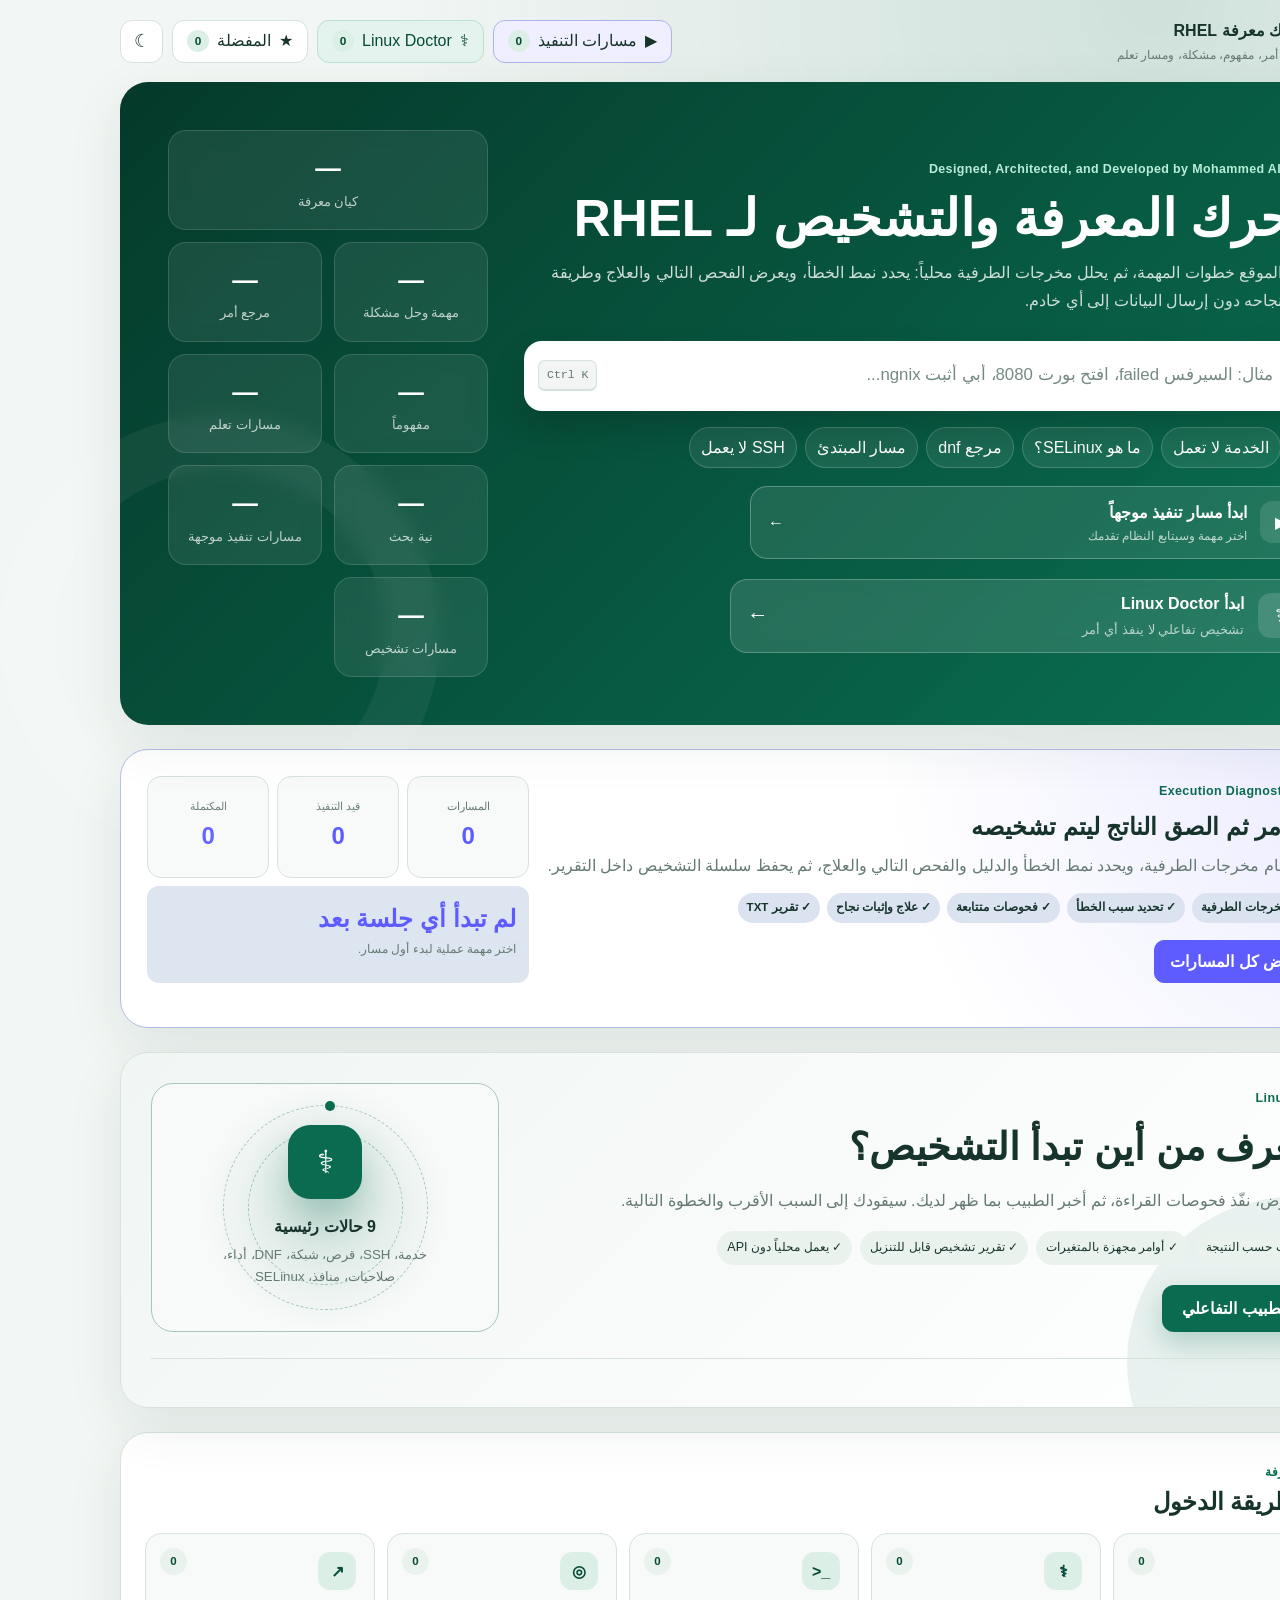
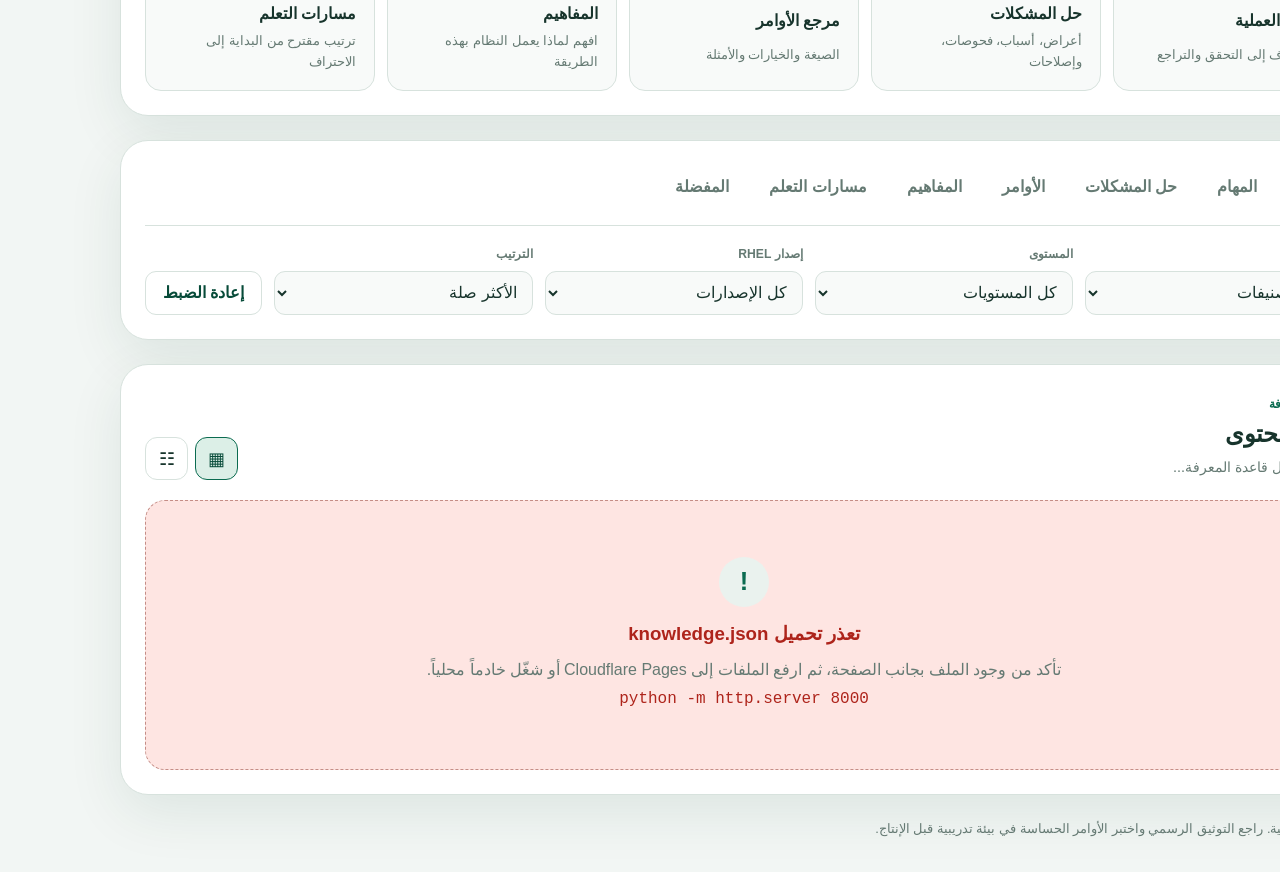
==== commit c8c9fb3d: "Update index.html" ====
--- a/index.html
+++ b/index.html
@@ -45,7 +45,7 @@
       <section class="hero">
         <div class="hero__content">
           <span class="hero__eyebrow">Designed, Architected, and Developed by Mohammed Alshiddi</span>
-          <h1>نفّذ الأمر والصق الناتج ليكشف النظام سبب المشكلة</h1>
+          <h1>محرك المعرفة والتشخيص لـ RHEL</h1>
           <p>
             ينظم الموقع خطوات المهمة، ثم يحلل مخرجات الطرفية محلياً: يحدد نمط الخطأ،
             ويعرض الفحص التالي والعلاج وطريقة إثبات نجاحه دون إرسال البيانات إلى أي خادم.
--- a/style.css
+++ b/style.css
@@ -122,7 +122,7 @@
 .hero::before { content: ""; position: absolute; inset: auto auto -130px -120px; width: 330px; height: 330px; border: 55px solid rgba(255,255,255,.05); border-radius: 50%; pointer-events: none; }
 .hero__content, .hero__stats { position: relative; z-index: 2; }
 .hero__eyebrow { display: inline-block; color: #b9edd9; font-size: .78rem; font-weight: 800; letter-spacing: .03em; }
-.hero h1 { max-width: 900px; margin: 7px 0 10px; font-size: clamp(2.25rem, 5vw, 4.35rem); line-height: 1.18; }
+.hero h1 { max-width: 900px; margin: 7px 0 10px; font-size: clamp(2rem, 4vw, 3.6rem); line-height: 1.18; }
 .hero p { max-width: 830px; margin: 0; color: rgba(255,255,255,.8); font-size: 1.02rem; }
 .search-wrapper { position: relative; max-width: 940px; margin-top: 26px; }
 .search-box { min-height: 70px; display: flex; align-items: center; gap: 12px; padding: 0 14px 0 11px; border: 3px solid transparent; border-radius: 18px; background: #fff; color: #17342c; box-shadow: 0 18px 35px rgba(0,0,0,.16); transition: .18s ease; }
@@ -1613,7 +1613,3 @@
   .wf-output-analyzer>header{align-items:start}.wf-output-analyzer>header>b{display:none}
   .wf-analyzer-actions{display:grid;grid-template-columns:1fr 1fr}
 }
-
-
-/* Bilingual interface */
-.language-switch{min-width:42px;height:38px;display:grid;place-items:center;padding:0 9px;border:1px solid var(--border);border-radius:10px;background:var(--surface-3);color:var(--text);font-weight:900;text-decoration:none}.language-switch:hover{border-color:#5f5cff;color:#5f5cff}[dir="ltr"] body{text-align:left}[dir="ltr"] .brand,[dir="ltr"] .topbar__actions,[dir="ltr"] .workflow-dialog__identity,[dir="ltr"] .doctor-dialog__identity{direction:ltr}[dir="ltr"] .search-box,[dir="ltr"] .filters,[dir="ltr"] .view-tabs,[dir="ltr"] .workflow-command-stage,[dir="ltr"] .dialog-content,[dir="ltr"] .doctor-content{direction:ltr}[dir="ltr"] .workflow-command-box,[dir="ltr"] .wf-code{direction:ltr}[dir="ltr"] .workflow-sidebar{border-left:0;border-right:1px solid var(--border)}[dir="ltr"] .doctor-dialog__sidebar{border-left:0;border-right:1px solid var(--border)}[dir="ltr"] .workflow-dialog__shell{grid-template-columns:270px minmax(0,1fr)}[dir="ltr"] .entity-dialog__header,[dir="ltr"] .section-heading,[dir="ltr"] .card-header,[dir="ltr"] .workflow-panel__heading{text-align:left}[dir="ltr"] .hero-workflow-button,[dir="ltr"] .doctor-launch__content,[dir="ltr"] .workflow-launch__content{text-align:left}[dir="ltr"] .workflow-safety{border-right:1px solid var(--border);border-left:4px solid var(--medium)}[dir="ltr"] .wf-collected-findings>article{border-right:1px solid var(--border);border-left:4px solid var(--medium)}@media(max-width:760px){[dir="ltr"] .workflow-sidebar{border-right:0}}
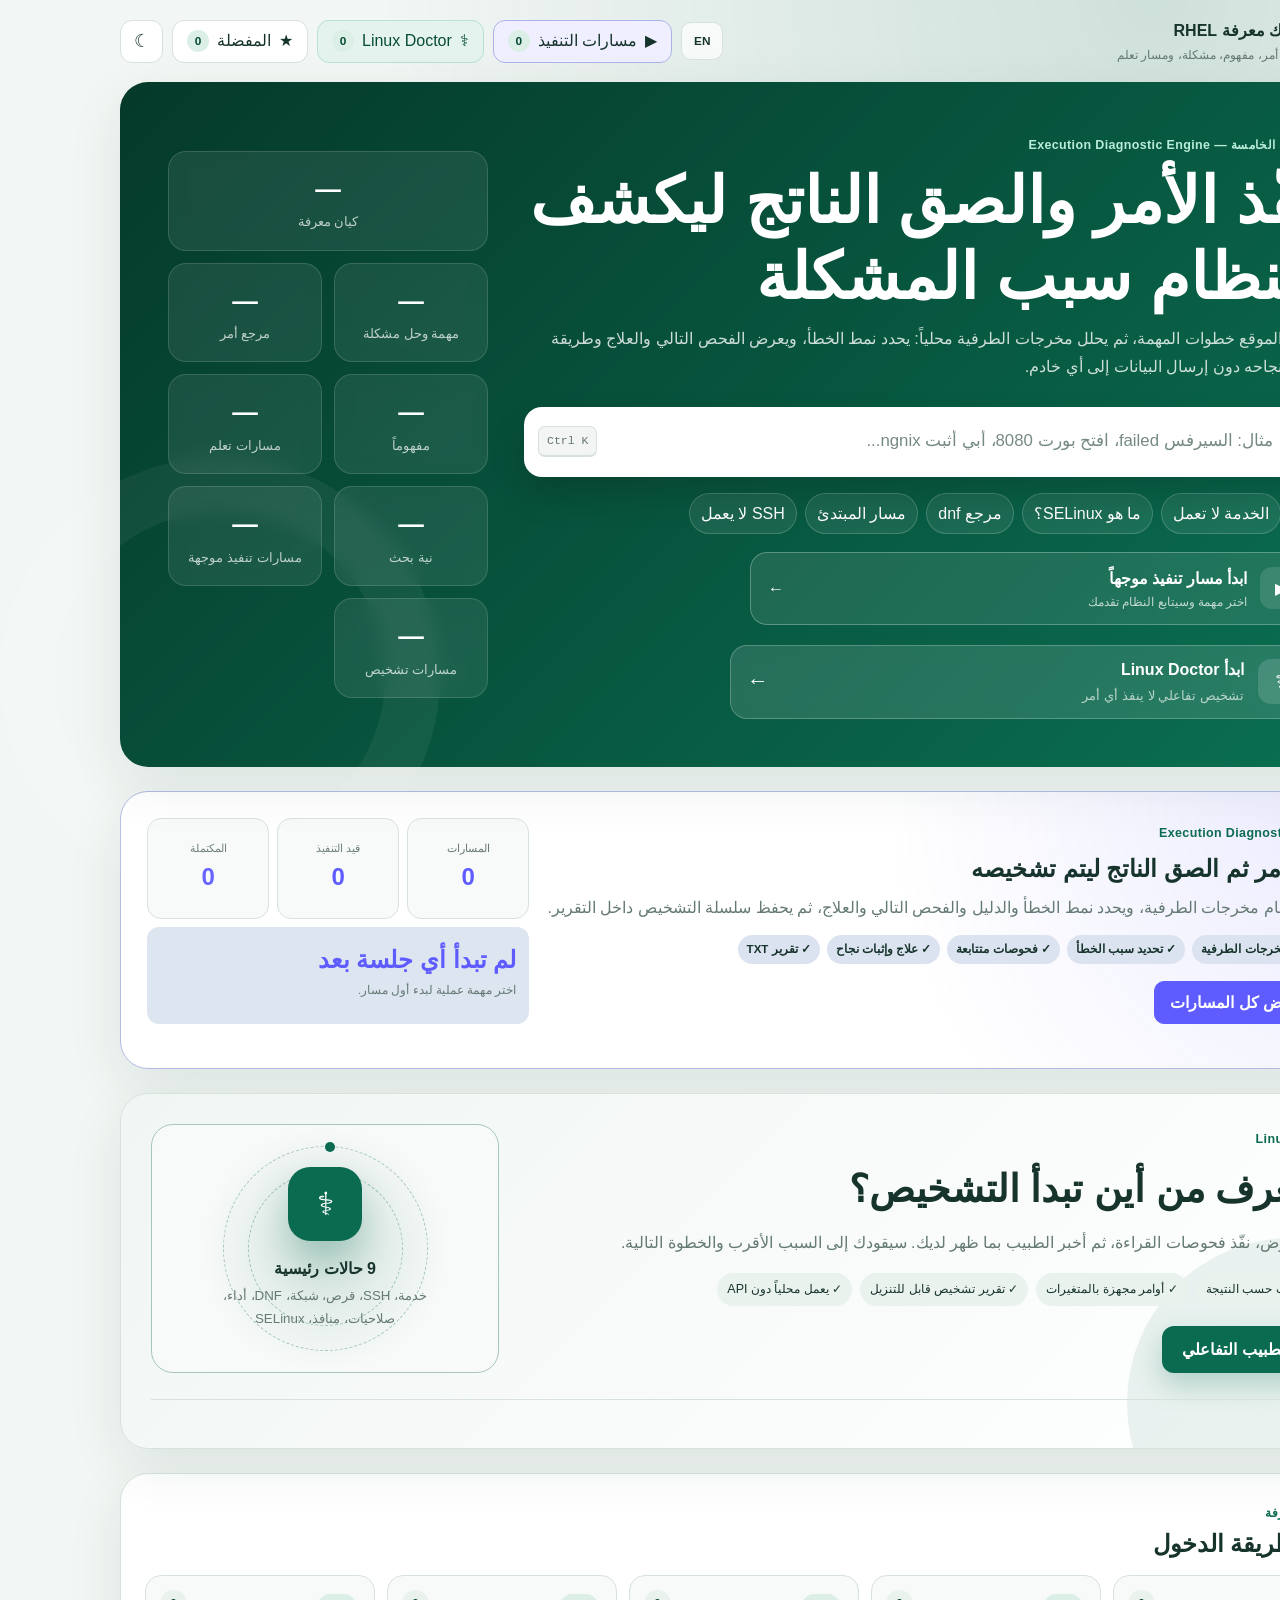
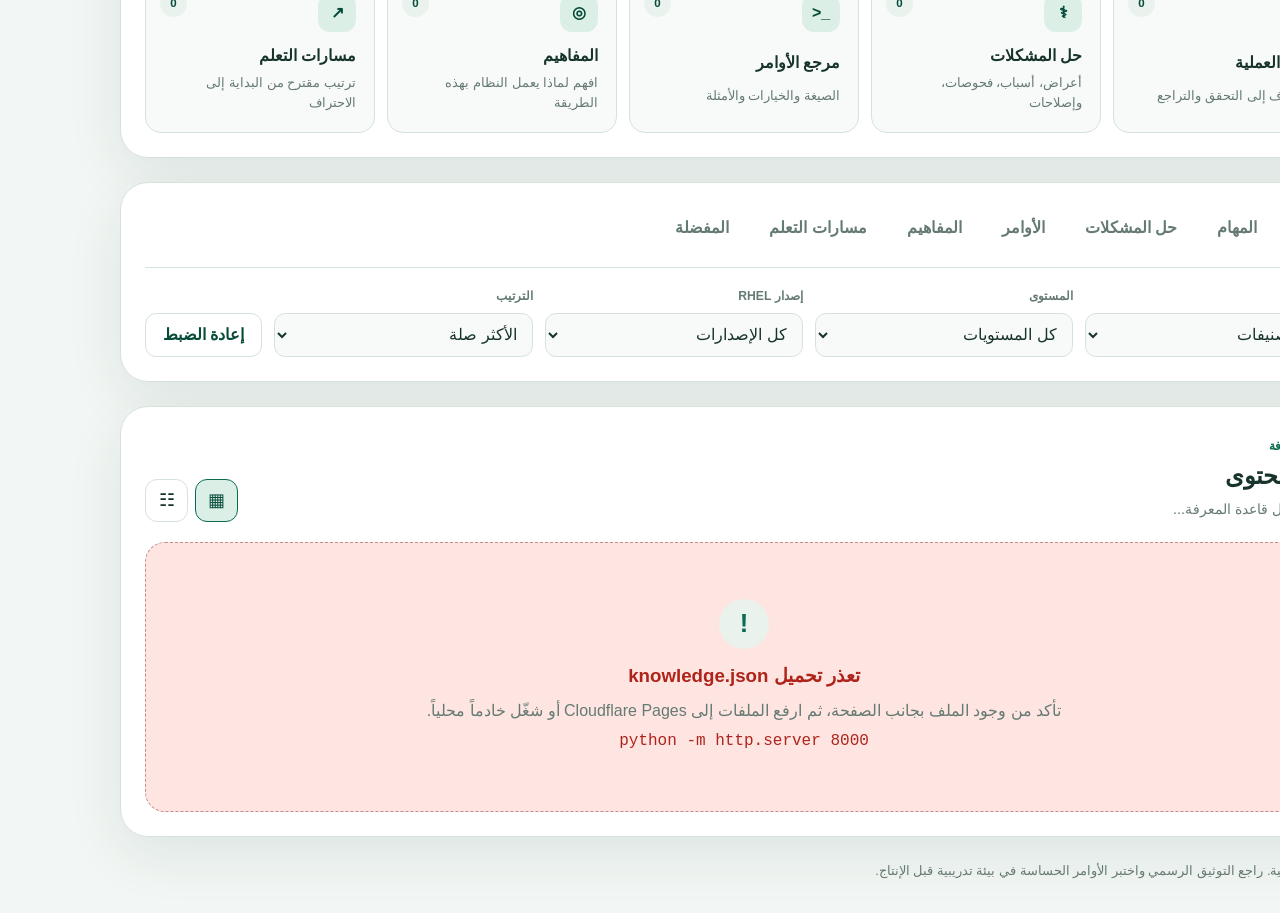
==== commit 6b3ce70c: "Add files via upload" ====
--- a/index.html
+++ b/index.html
@@ -1,319 +1,303 @@
 <!doctype html>
-<html lang="ar" dir="rtl" data-theme="light">
+<!DOCTYPE html>
+
+<!DOCTYPE html>
+
+<!DOCTYPE html>
+
+<!DOCTYPE html>
+
+<!DOCTYPE html>
+
+<html data-theme="light" dir="rtl" lang="ar">
 <head>
-  <meta charset="utf-8">
-  <meta name="viewport" content="width=device-width, initial-scale=1">
-  <meta name="description" content="محرك معرفة عربي ومسارات تنفيذ موجهة وتشخيص تفاعلي لمهام Red Hat Enterprise Linux">
-  <meta name="theme-color" content="#0b6b50">
-  <title>محرك معرفة RHEL العربي | Execution Diagnostic Engine</title>
-  <link rel="stylesheet" href="style.css">
+<meta charset="utf-8"/>
+<meta content="width=device-width, initial-scale=1" name="viewport"/>
+<meta content="محرك معرفة عربي ومسارات تنفيذ موجهة وتشخيص تفاعلي لمهام Red Hat Enterprise Linux" name="description"/>
+<meta content="#0b6b50" name="theme-color"/>
+<title>محرك معرفة RHEL العربي | Execution Diagnostic Engine</title>
+<link href="style.css" rel="stylesheet"/>
 </head>
 <body>
-  <a class="skip-link" href="#resultsSection">الانتقال إلى النتائج</a>
-
-  <div class="app-shell">
-    <header class="topbar">
-      <a class="brand" href="#" aria-label="الصفحة الرئيسية">
-        <span class="brand__terminal" aria-hidden="true">$_</span>
-        <span class="brand__text">
-          <strong>محرك معرفة RHEL</strong>
-          <small>مهمة، أمر، مفهوم، مشكلة، ومسار تعلم</small>
-        </span>
-      </a>
-
-      <div class="topbar__actions">
-        <button id="workflowShortcut" class="toolbar-button toolbar-button--workflow" type="button">
-          <span aria-hidden="true">▶</span><span>مسارات التنفيذ</span><b id="activeWorkflowCount">0</b>
-        </button>
-        <button id="doctorShortcut" class="toolbar-button toolbar-button--doctor" type="button">
-          <span aria-hidden="true">⚕</span>
-          <span>Linux Doctor</span>
-          <b id="doctorCasesCount">0</b>
-        </button>
-        <button id="favoritesShortcut" class="toolbar-button" type="button">
-          <span aria-hidden="true">★</span>
-          <span>المفضلة</span>
-          <b id="favoritesCount">0</b>
-        </button>
-        <button id="themeButton" class="icon-button" type="button" aria-label="تفعيل الوضع الليلي" title="الوضع الليلي">
-          <span id="themeIcon" aria-hidden="true">☾</span>
-        </button>
-      </div>
-    </header>
-
-    <main>
-      <section class="hero">
-        <div class="hero__content">
-          <span class="hero__eyebrow">Designed, Architected, and Developed by Mohammed Alshiddi</span>
-          <h1>محرك المعرفة والتشخيص لـ RHEL</h1>
-          <p>
+<a class="skip-link" href="#resultsSection">الانتقال إلى النتائج</a>
+<div class="app-shell">
+<header class="topbar">
+<a aria-label="الصفحة الرئيسية" class="brand" href="#">
+<span aria-hidden="true" class="brand__terminal">$_</span>
+<span class="brand__text">
+<strong>محرك معرفة RHEL</strong>
+<small>مهمة، أمر، مفهوم، مشكلة، ومسار تعلم</small>
+</span>
+</a>
+<div class="topbar__actions"><a aria-label="English interface" class="language-switch" href="en.html" title="English">EN</a>
+<button class="toolbar-button toolbar-button--workflow" id="workflowShortcut" type="button">
+<span aria-hidden="true">▶</span><span>مسارات التنفيذ</span><b id="activeWorkflowCount">0</b>
+</button>
+<button class="toolbar-button toolbar-button--doctor" id="doctorShortcut" type="button">
+<span aria-hidden="true">⚕</span>
+<span>Linux Doctor</span>
+<b id="doctorCasesCount">0</b>
+</button>
+<button class="toolbar-button" id="favoritesShortcut" type="button">
+<span aria-hidden="true">★</span>
+<span>المفضلة</span>
+<b id="favoritesCount">0</b>
+</button>
+<button aria-label="تفعيل الوضع الليلي" class="icon-button" id="themeButton" title="الوضع الليلي" type="button">
+<span aria-hidden="true" id="themeIcon">☾</span>
+</button>
+</div>
+</header>
+<main>
+<section class="hero">
+<div class="hero__content">
+<span class="hero__eyebrow">المرحلة الخامسة — Execution Diagnostic Engine</span>
+<h1>نفّذ الأمر والصق الناتج ليكشف النظام سبب المشكلة</h1>
+<p>
             ينظم الموقع خطوات المهمة، ثم يحلل مخرجات الطرفية محلياً: يحدد نمط الخطأ،
             ويعرض الفحص التالي والعلاج وطريقة إثبات نجاحه دون إرسال البيانات إلى أي خادم.
           </p>
-
-          <div class="search-wrapper">
-            <div class="search-box">
-              <span class="search-box__icon" aria-hidden="true">⌕</span>
-              <input id="searchInput" type="search" autocomplete="off" spellcheck="false"
-                     aria-label="البحث في محرك المعرفة" aria-controls="suggestions" aria-expanded="false"
-                     placeholder="مثال: السيرفس failed، افتح بورت 8080، أبي أثبت ngnix...">
-              <kbd>Ctrl K</kbd>
-              <button id="clearSearchButton" class="clear-button" type="button" aria-label="مسح البحث" hidden>×</button>
-            </div>
-            <div id="suggestions" class="suggestions" role="listbox" hidden></div>
-          </div>
-
-          <div class="quick-searches" aria-label="أمثلة بحث سريعة">
-            <span>جرّب:</span>
-            <button type="button" data-query="الخدمة لا تعمل">الخدمة لا تعمل</button>
-            <button type="button" data-query="ما هو SELinux">ما هو SELinux؟</button>
-            <button type="button" data-query="dnf">مرجع dnf</button>
-            <button type="button" data-query="مسار المبتدئ">مسار المبتدئ</button>
-            <button type="button" data-query="SSH لا يعمل">SSH لا يعمل</button>
-          </div>
-
-          <div class="hero__primary-actions">
-            <button id="startWorkflowButton" class="hero-workflow-button" type="button">
-              <span aria-hidden="true">▶</span>
-              <span><strong>ابدأ مسار تنفيذ موجهاً</strong><small>اختر مهمة وسيتابع النظام تقدمك</small></span>
-              <b aria-hidden="true">←</b>
-            </button>
-          </div>
-          <div class="hero__doctor-action">
-            <button id="startDoctorButton" type="button">
-              <span aria-hidden="true">⚕</span>
-              <span><strong>ابدأ Linux Doctor</strong><small>تشخيص تفاعلي لا ينفذ أي أمر</small></span>
-              <b aria-hidden="true">←</b>
-            </button>
-          </div>
-        </div>
-
-        <div class="hero__stats" aria-label="إحصائيات محرك المعرفة">
-          <article><strong id="entitiesMetric">—</strong><span>كيان معرفة</span></article>
-          <article><strong id="tasksMetric">—</strong><span>مهمة وحل مشكلة</span></article>
-          <article><strong id="commandsMetric">—</strong><span>مرجع أمر</span></article>
-          <article><strong id="conceptsMetric">—</strong><span>مفهوماً</span></article>
-          <article><strong id="pathsMetric">—</strong><span>مسارات تعلم</span></article>
-          <article><strong id="intentsMetric">—</strong><span>نية بحث</span></article>
-          <article><strong id="workflowMetric">—</strong><span>مسارات تنفيذ موجهة</span></article>
-          <article><strong id="doctorMetric">—</strong><span>مسارات تشخيص</span></article>
-        </div>
-      </section>
-
-
-      <section id="intentPanel" class="intent-panel" aria-live="polite" hidden>
-        <div id="intentPanelContent"></div>
-      </section>
-
-      <section class="workflow-launch" aria-labelledby="workflowLaunchTitle">
-        <div class="workflow-launch__content">
-          <span class="eyebrow">Execution Diagnostic Engine</span>
-          <h2 id="workflowLaunchTitle">نفّذ الأمر ثم الصق الناتج ليتم تشخيصه</h2>
-          <p>يحلل النظام مخرجات الطرفية، ويحدد نمط الخطأ والدليل والفحص التالي والعلاج، ثم يحفظ سلسلة التشخيص داخل التقرير.</p>
-          <div class="workflow-launch__features">
-            <span>✓ تحليل مخرجات الطرفية</span><span>✓ تحديد سبب الخطأ</span>
-            <span>✓ فحوصات متتابعة</span><span>✓ علاج وإثبات نجاح</span><span>✓ تقرير TXT</span>
-          </div>
-          <div class="workflow-launch__actions">
-            <button id="browseWorkflowsButton" type="button">استعراض كل المسارات</button>
-            <button id="resumeWorkflowButton" class="workflow-secondary-action" type="button" hidden>استكمال آخر مسار</button>
-          </div>
-        </div>
-        <div class="workflow-launch__dashboard">
-          <article><span>المسارات</span><strong id="workflowAvailableCount">0</strong></article>
-          <article><span>قيد التنفيذ</span><strong id="workflowActiveCount">0</strong></article>
-          <article><span>المكتملة</span><strong id="workflowCompletedCount">0</strong></article>
-          <div id="workflowResumeSummary" class="workflow-resume-summary">
-            <strong>لم تبدأ أي جلسة بعد</strong><span>اختر مهمة عملية لبدء أول مسار.</span>
-          </div>
-        </div>
-        <div id="workflowExamples" class="workflow-launch__examples"></div>
-      </section>
-
-      <section class="doctor-launch" aria-labelledby="doctorLaunchTitle">
-        <div class="doctor-launch__content">
-          <span class="eyebrow">Linux Doctor</span>
-          <h2 id="doctorLaunchTitle">لا تعرف من أين تبدأ التشخيص؟</h2>
-          <p>اختر العَرَض، نفّذ فحوصات القراءة، ثم أخبر الطبيب بما ظهر لديك. سيقودك إلى السبب الأقرب والخطوة التالية.</p>
-          <div class="doctor-launch__features">
-            <span>✓ تفرعات حسب النتيجة</span>
-            <span>✓ أوامر مجهزة بالمتغيرات</span>
-            <span>✓ تقرير تشخيص قابل للتنزيل</span>
-            <span>✓ يعمل محلياً دون API</span>
-          </div>
-          <button type="button" data-doctor-launch>فتح الطبيب التفاعلي</button>
-        </div>
-        <div class="doctor-launch__visual">
-          <div class="doctor-orbit doctor-orbit--one"></div>
-          <div class="doctor-orbit doctor-orbit--two"></div>
-          <div class="doctor-launch__mark">⚕</div>
-          <strong><span id="doctorCasesCountInline">9</span> حالات رئيسية</strong>
-          <small>خدمة، SSH، قرص، شبكة، DNF، أداء، صلاحيات، منافذ، SELinux</small>
-        </div>
-        <div id="doctorLaunchExamples" class="doctor-launch__examples"></div>
-      </section>
-
-      <section class="type-explorer" aria-labelledby="explorerTitle">
-        <div class="section-heading section-heading--compact">
-          <div>
-            <span class="eyebrow">بوابات المعرفة</span>
-            <h2 id="explorerTitle">اختر طريقة الدخول</h2>
-          </div>
-        </div>
-        <div class="type-grid">
-          <button class="type-tile" type="button" data-type-view="task">
-            <span class="type-tile__icon" aria-hidden="true">✓</span>
-            <strong>المهام العملية</strong>
-            <small>من الهدف إلى التحقق والتراجع</small>
-            <b id="taskTileCount">0</b>
-          </button>
-          <button class="type-tile" type="button" data-type-view="troubleshooting">
-            <span class="type-tile__icon" aria-hidden="true">⚕</span>
-            <strong>حل المشكلات</strong>
-            <small>أعراض، أسباب، فحوصات، وإصلاحات</small>
-            <b id="troubleTileCount">0</b>
-          </button>
-          <button class="type-tile" type="button" data-type-view="command">
-            <span class="type-tile__icon" aria-hidden="true">&gt;_</span>
-            <strong>مرجع الأوامر</strong>
-            <small>الصيغة والخيارات والأمثلة</small>
-            <b id="commandTileCount">0</b>
-          </button>
-          <button class="type-tile" type="button" data-type-view="concept">
-            <span class="type-tile__icon" aria-hidden="true">◎</span>
-            <strong>المفاهيم</strong>
-            <small>افهم لماذا يعمل النظام بهذه الطريقة</small>
-            <b id="conceptTileCount">0</b>
-          </button>
-          <button class="type-tile" type="button" data-type-view="learning_path">
-            <span class="type-tile__icon" aria-hidden="true">↗</span>
-            <strong>مسارات التعلم</strong>
-            <small>ترتيب مقترح من البداية إلى الاحتراف</small>
-            <b id="pathTileCount">0</b>
-          </button>
-        </div>
-      </section>
-
-      <section class="control-panel" aria-label="تصفية النتائج">
-        <nav class="view-tabs" aria-label="نوع المحتوى">
-          <button class="view-tab is-active" type="button" data-view="all" aria-pressed="true">الكل</button>
-          <button class="view-tab" type="button" data-view="task" aria-pressed="false">المهام</button>
-          <button class="view-tab" type="button" data-view="troubleshooting" aria-pressed="false">حل المشكلات</button>
-          <button class="view-tab" type="button" data-view="command" aria-pressed="false">الأوامر</button>
-          <button class="view-tab" type="button" data-view="concept" aria-pressed="false">المفاهيم</button>
-          <button class="view-tab" type="button" data-view="learning_path" aria-pressed="false">مسارات التعلم</button>
-          <button class="view-tab" type="button" data-view="favorites" aria-pressed="false">المفضلة</button>
-        </nav>
-
-        <div class="filters">
-          <label><span>التصنيف</span><select id="categoryFilter"><option value="all">كل التصنيفات</option></select></label>
-          <label><span>المستوى</span><select id="difficultyFilter"><option value="all">كل المستويات</option><option value="beginner">مبتدئ</option><option value="intermediate">متوسط</option><option value="advanced">متقدم</option></select></label>
-          <label><span>إصدار RHEL</span><select id="versionFilter"><option value="all">كل الإصدارات</option><option value="8">RHEL 8</option><option value="9">RHEL 9</option><option value="10">RHEL 10</option></select></label>
-          <label><span>الترتيب</span><select id="sortFilter"><option value="relevance">الأكثر صلة</option><option value="title">أبجدياً</option><option value="type">حسب النوع</option><option value="difficulty">حسب المستوى</option><option value="relations">الأكثر ارتباطاً</option></select></label>
-          <button id="resetFiltersButton" class="reset-button" type="button">إعادة الضبط</button>
-        </div>
-      </section>
-
-      <section id="resultsSection" class="results-section" tabindex="-1">
-        <div class="section-heading">
-          <div>
-            <span id="resultsEyebrow" class="eyebrow">شبكة المعرفة</span>
-            <h2 id="resultsTitle">كل المحتوى</h2>
-            <p id="resultsSummary">جاري تحميل قاعدة المعرفة...</p>
-          </div>
-          <div class="layout-buttons" aria-label="تغيير طريقة العرض">
-            <button id="gridViewButton" class="icon-button is-active" type="button" aria-label="عرض شبكي" title="عرض شبكي">▦</button>
-            <button id="listViewButton" class="icon-button" type="button" aria-label="عرض قائمة" title="عرض قائمة">☷</button>
-          </div>
-        </div>
-
-        <div id="activeFilters" class="active-filters" hidden></div>
-        <div id="loadingState" class="state-card"><div class="loader" aria-hidden="true"></div><h3>جاري بناء محرك المعرفة</h3><p>يتم فهرسة المهام والأوامر والمفاهيم والعلاقات ومسارات التعلم.</p></div>
-        <div id="errorState" class="state-card state-card--error" hidden><span class="state-card__icon">!</span><h3>تعذر تحميل knowledge.json</h3><p>تأكد من وجود الملف بجانب الصفحة، ثم ارفع الملفات إلى Cloudflare Pages أو شغّل خادماً محلياً.</p><code>python -m http.server 8000</code></div>
-        <div id="emptyState" class="state-card" hidden><span class="state-card__icon">⌕</span><h3>لا توجد نتائج مطابقة</h3><p>جرّب عبارة أقصر أو انتقل إلى أحد أنواع المحتوى.</p><button id="emptyResetButton" class="primary-button" type="button">عرض كل المحتوى</button></div>
-
-        <div id="resultsGrid" class="results-grid" aria-live="polite"></div>
-        <button id="loadMoreButton" class="load-more-button" type="button" hidden>عرض المزيد</button>
-      </section>
-    </main>
-
-    <footer class="footer">
-      <p>موسوعة تعليمية. راجع التوثيق الرسمي واختبر الأوامر الحساسة في بيئة تدريبية قبل الإنتاج.</p>
-      <span id="schemaVersion"></span>
-    </footer>
-  </div>
-
-  <div id="toast" class="toast" role="status" aria-live="polite"></div>
-
-  <dialog id="doctorDialog" class="doctor-dialog">
-    <div class="doctor-dialog__topbar">
-      <div class="doctor-dialog__identity">
-        <span aria-hidden="true">⚕</span>
-        <div><small>RHEL Interactive Diagnostics</small><strong id="doctorDialogTitle">Linux Doctor</strong></div>
-      </div>
-      <div class="doctor-dialog__actions">
-        <button id="doctorHomeButton" type="button" hidden>الحالات</button>
-        <button id="doctorBackButton" type="button" hidden>رجوع</button>
-        <button id="doctorResetButton" type="button" hidden>إعادة</button>
-        <button id="doctorCloseButton" class="doctor-dialog__close" type="button" aria-label="إغلاق">×</button>
-      </div>
-    </div>
-    <div id="doctorContent" class="doctor-dialog__content"></div>
-  </dialog>
-
-  <dialog id="workflowDialog" class="workflow-dialog">
-    <div class="workflow-dialog__topbar">
-      <div class="workflow-dialog__identity"><span>▶</span><div><small>RHEL Execution Diagnostic</small><strong id="workflowDialogTitle">مسارات التنفيذ</strong></div></div>
-      <div class="workflow-dialog__actions">
-        <button id="workflowLibraryButton" type="button">المسارات</button>
-        <button id="workflowReportButton" type="button" hidden>التقرير</button>
-        <button id="workflowPauseButton" type="button" hidden>حفظ وإيقاف</button>
-        <button id="workflowCloseButton" class="workflow-dialog__close" type="button" aria-label="إغلاق">×</button>
-      </div>
-    </div>
-    <div class="workflow-dialog__shell">
-      <aside id="workflowSidebar" class="workflow-sidebar"></aside>
-      <main class="workflow-main">
-        <div id="workflowContent" class="workflow-content"></div>
-        <footer id="workflowFooter" class="workflow-footer" hidden>
-          <button id="workflowPreviousButton" type="button">السابق</button>
-          <div id="workflowFooterStatus"></div>
-          <button id="workflowNextButton" class="primary" type="button">التالي</button>
-        </footer>
-      </main>
-    </div>
-  </dialog>
-
-  <dialog id="entityDialog" class="entity-dialog">
-    <div class="dialog-topbar">
-      <button id="closeDialogButton" class="dialog-close" type="button" aria-label="إغلاق">×</button>
-      <div class="dialog-topbar__actions">
-        <button id="dialogFavoriteButton" class="dialog-action" type="button">☆ المفضلة</button>
-        <button id="dialogPrimaryCopyButton" class="dialog-action" type="button" hidden>نسخ الأوامر</button>
-        <button id="shareEntityButton" class="dialog-action" type="button">نسخ الرابط</button>
-      </div>
-    </div>
-    <div id="dialogContent"></div>
-  </dialog>
-
-  <template id="entityCardTemplate">
-    <article class="entity-card">
-      <header class="entity-card__header">
-        <div class="entity-card__badges"><span class="type-badge"></span><span class="category-badge"></span></div>
-        <button class="favorite-button" type="button" aria-label="إضافة إلى المفضلة" title="المفضلة">☆</button>
-      </header>
-      <h3 class="entity-title"></h3>
-      <p class="entity-summary"></p>
-      <div class="entity-meta"></div>
-      <div class="entity-preview"></div>
-      <footer class="entity-card__footer"><button class="open-entity-button" type="button">فتح</button><button class="quick-action-button" type="button">إجراء سريع</button></footer>
-    </article>
-  </template>
-
-  <script src="intent-engine.js"></script>
-  <script src="doctor-engine.js"></script>
-  <script src="execution-diagnostics.js"></script>
-  <script src="workflow-engine.js"></script>
-  <script src="app.js"></script>
+<div class="search-wrapper">
+<div class="search-box">
+<span aria-hidden="true" class="search-box__icon">⌕</span>
+<input aria-controls="suggestions" aria-expanded="false" aria-label="البحث في محرك المعرفة" autocomplete="off" id="searchInput" placeholder="مثال: السيرفس failed، افتح بورت 8080، أبي أثبت ngnix..." spellcheck="false" type="search"/>
+<kbd>Ctrl K</kbd>
+<button aria-label="مسح البحث" class="clear-button" hidden="" id="clearSearchButton" type="button">×</button>
+</div>
+<div class="suggestions" hidden="" id="suggestions" role="listbox"></div>
+</div>
+<div aria-label="أمثلة بحث سريعة" class="quick-searches">
+<span>جرّب:</span>
+<button data-query="الخدمة لا تعمل" type="button">الخدمة لا تعمل</button>
+<button data-query="ما هو SELinux" type="button">ما هو SELinux؟</button>
+<button data-query="dnf" type="button">مرجع dnf</button>
+<button data-query="مسار المبتدئ" type="button">مسار المبتدئ</button>
+<button data-query="SSH لا يعمل" type="button">SSH لا يعمل</button>
+</div>
+<div class="hero__primary-actions">
+<button class="hero-workflow-button" id="startWorkflowButton" type="button">
+<span aria-hidden="true">▶</span>
+<span><strong>ابدأ مسار تنفيذ موجهاً</strong><small>اختر مهمة وسيتابع النظام تقدمك</small></span>
+<b aria-hidden="true">←</b>
+</button>
+</div>
+<div class="hero__doctor-action">
+<button id="startDoctorButton" type="button">
+<span aria-hidden="true">⚕</span>
+<span><strong>ابدأ Linux Doctor</strong><small>تشخيص تفاعلي لا ينفذ أي أمر</small></span>
+<b aria-hidden="true">←</b>
+</button>
+</div>
+</div>
+<div aria-label="إحصائيات محرك المعرفة" class="hero__stats">
+<article><strong id="entitiesMetric">—</strong><span>كيان معرفة</span></article>
+<article><strong id="tasksMetric">—</strong><span>مهمة وحل مشكلة</span></article>
+<article><strong id="commandsMetric">—</strong><span>مرجع أمر</span></article>
+<article><strong id="conceptsMetric">—</strong><span>مفهوماً</span></article>
+<article><strong id="pathsMetric">—</strong><span>مسارات تعلم</span></article>
+<article><strong id="intentsMetric">—</strong><span>نية بحث</span></article>
+<article><strong id="workflowMetric">—</strong><span>مسارات تنفيذ موجهة</span></article>
+<article><strong id="doctorMetric">—</strong><span>مسارات تشخيص</span></article>
+</div>
+</section>
+<section aria-live="polite" class="intent-panel" hidden="" id="intentPanel">
+<div id="intentPanelContent"></div>
+</section>
+<section aria-labelledby="workflowLaunchTitle" class="workflow-launch">
+<div class="workflow-launch__content">
+<span class="eyebrow">Execution Diagnostic Engine</span>
+<h2 id="workflowLaunchTitle">نفّذ الأمر ثم الصق الناتج ليتم تشخيصه</h2>
+<p>يحلل النظام مخرجات الطرفية، ويحدد نمط الخطأ والدليل والفحص التالي والعلاج، ثم يحفظ سلسلة التشخيص داخل التقرير.</p>
+<div class="workflow-launch__features">
+<span>✓ تحليل مخرجات الطرفية</span><span>✓ تحديد سبب الخطأ</span>
+<span>✓ فحوصات متتابعة</span><span>✓ علاج وإثبات نجاح</span><span>✓ تقرير TXT</span>
+</div>
+<div class="workflow-launch__actions">
+<button id="browseWorkflowsButton" type="button">استعراض كل المسارات</button>
+<button class="workflow-secondary-action" hidden="" id="resumeWorkflowButton" type="button">استكمال آخر مسار</button>
+</div>
+</div>
+<div class="workflow-launch__dashboard">
+<article><span>المسارات</span><strong id="workflowAvailableCount">0</strong></article>
+<article><span>قيد التنفيذ</span><strong id="workflowActiveCount">0</strong></article>
+<article><span>المكتملة</span><strong id="workflowCompletedCount">0</strong></article>
+<div class="workflow-resume-summary" id="workflowResumeSummary">
+<strong>لم تبدأ أي جلسة بعد</strong><span>اختر مهمة عملية لبدء أول مسار.</span>
+</div>
+</div>
+<div class="workflow-launch__examples" id="workflowExamples"></div>
+</section>
+<section aria-labelledby="doctorLaunchTitle" class="doctor-launch">
+<div class="doctor-launch__content">
+<span class="eyebrow">Linux Doctor</span>
+<h2 id="doctorLaunchTitle">لا تعرف من أين تبدأ التشخيص؟</h2>
+<p>اختر العَرَض، نفّذ فحوصات القراءة، ثم أخبر الطبيب بما ظهر لديك. سيقودك إلى السبب الأقرب والخطوة التالية.</p>
+<div class="doctor-launch__features">
+<span>✓ تفرعات حسب النتيجة</span>
+<span>✓ أوامر مجهزة بالمتغيرات</span>
+<span>✓ تقرير تشخيص قابل للتنزيل</span>
+<span>✓ يعمل محلياً دون API</span>
+</div>
+<button data-doctor-launch="" type="button">فتح الطبيب التفاعلي</button>
+</div>
+<div class="doctor-launch__visual">
+<div class="doctor-orbit doctor-orbit--one"></div>
+<div class="doctor-orbit doctor-orbit--two"></div>
+<div class="doctor-launch__mark">⚕</div>
+<strong><span id="doctorCasesCountInline">9</span> حالات رئيسية</strong>
+<small>خدمة، SSH، قرص، شبكة، DNF، أداء، صلاحيات، منافذ، SELinux</small>
+</div>
+<div class="doctor-launch__examples" id="doctorLaunchExamples"></div>
+</section>
+<section aria-labelledby="explorerTitle" class="type-explorer">
+<div class="section-heading section-heading--compact">
+<div>
+<span class="eyebrow">بوابات المعرفة</span>
+<h2 id="explorerTitle">اختر طريقة الدخول</h2>
+</div>
+</div>
+<div class="type-grid">
+<button class="type-tile" data-type-view="task" type="button">
+<span aria-hidden="true" class="type-tile__icon">✓</span>
+<strong>المهام العملية</strong>
+<small>من الهدف إلى التحقق والتراجع</small>
+<b id="taskTileCount">0</b>
+</button>
+<button class="type-tile" data-type-view="troubleshooting" type="button">
+<span aria-hidden="true" class="type-tile__icon">⚕</span>
+<strong>حل المشكلات</strong>
+<small>أعراض، أسباب، فحوصات، وإصلاحات</small>
+<b id="troubleTileCount">0</b>
+</button>
+<button class="type-tile" data-type-view="command" type="button">
+<span aria-hidden="true" class="type-tile__icon">&gt;_</span>
+<strong>مرجع الأوامر</strong>
+<small>الصيغة والخيارات والأمثلة</small>
+<b id="commandTileCount">0</b>
+</button>
+<button class="type-tile" data-type-view="concept" type="button">
+<span aria-hidden="true" class="type-tile__icon">◎</span>
+<strong>المفاهيم</strong>
+<small>افهم لماذا يعمل النظام بهذه الطريقة</small>
+<b id="conceptTileCount">0</b>
+</button>
+<button class="type-tile" data-type-view="learning_path" type="button">
+<span aria-hidden="true" class="type-tile__icon">↗</span>
+<strong>مسارات التعلم</strong>
+<small>ترتيب مقترح من البداية إلى الاحتراف</small>
+<b id="pathTileCount">0</b>
+</button>
+</div>
+</section>
+<section aria-label="تصفية النتائج" class="control-panel">
+<nav aria-label="نوع المحتوى" class="view-tabs">
+<button aria-pressed="true" class="view-tab is-active" data-view="all" type="button">الكل</button>
+<button aria-pressed="false" class="view-tab" data-view="task" type="button">المهام</button>
+<button aria-pressed="false" class="view-tab" data-view="troubleshooting" type="button">حل المشكلات</button>
+<button aria-pressed="false" class="view-tab" data-view="command" type="button">الأوامر</button>
+<button aria-pressed="false" class="view-tab" data-view="concept" type="button">المفاهيم</button>
+<button aria-pressed="false" class="view-tab" data-view="learning_path" type="button">مسارات التعلم</button>
+<button aria-pressed="false" class="view-tab" data-view="favorites" type="button">المفضلة</button>
+</nav>
+<div class="filters">
+<label><span>التصنيف</span><select id="categoryFilter"><option value="all">كل التصنيفات</option></select></label>
+<label><span>المستوى</span><select id="difficultyFilter"><option value="all">كل المستويات</option><option value="beginner">مبتدئ</option><option value="intermediate">متوسط</option><option value="advanced">متقدم</option></select></label>
+<label><span>إصدار RHEL</span><select id="versionFilter"><option value="all">كل الإصدارات</option><option value="8">RHEL 8</option><option value="9">RHEL 9</option><option value="10">RHEL 10</option></select></label>
+<label><span>الترتيب</span><select id="sortFilter"><option value="relevance">الأكثر صلة</option><option value="title">أبجدياً</option><option value="type">حسب النوع</option><option value="difficulty">حسب المستوى</option><option value="relations">الأكثر ارتباطاً</option></select></label>
+<button class="reset-button" id="resetFiltersButton" type="button">إعادة الضبط</button>
+</div>
+</section>
+<section class="results-section" id="resultsSection" tabindex="-1">
+<div class="section-heading">
+<div>
+<span class="eyebrow" id="resultsEyebrow">شبكة المعرفة</span>
+<h2 id="resultsTitle">كل المحتوى</h2>
+<p id="resultsSummary">جاري تحميل قاعدة المعرفة...</p>
+</div>
+<div aria-label="تغيير طريقة العرض" class="layout-buttons">
+<button aria-label="عرض شبكي" class="icon-button is-active" id="gridViewButton" title="عرض شبكي" type="button">▦</button>
+<button aria-label="عرض قائمة" class="icon-button" id="listViewButton" title="عرض قائمة" type="button">☷</button>
+</div>
+</div>
+<div class="active-filters" hidden="" id="activeFilters"></div>
+<div class="state-card" id="loadingState"><div aria-hidden="true" class="loader"></div><h3>جاري بناء محرك المعرفة</h3><p>يتم فهرسة المهام والأوامر والمفاهيم والعلاقات ومسارات التعلم.</p></div>
+<div class="state-card state-card--error" hidden="" id="errorState"><span class="state-card__icon">!</span><h3>تعذر تحميل knowledge.json</h3><p>تأكد من وجود الملف بجانب الصفحة، ثم ارفع الملفات إلى Cloudflare Pages أو شغّل خادماً محلياً.</p><code>python -m http.server 8000</code></div>
+<div class="state-card" hidden="" id="emptyState"><span class="state-card__icon">⌕</span><h3>لا توجد نتائج مطابقة</h3><p>جرّب عبارة أقصر أو انتقل إلى أحد أنواع المحتوى.</p><button class="primary-button" id="emptyResetButton" type="button">عرض كل المحتوى</button></div>
+<div aria-live="polite" class="results-grid" id="resultsGrid"></div>
+<button class="load-more-button" hidden="" id="loadMoreButton" type="button">عرض المزيد</button>
+</section>
+</main>
+<footer class="footer">
+<p>موسوعة تعليمية. راجع التوثيق الرسمي واختبر الأوامر الحساسة في بيئة تدريبية قبل الإنتاج.</p>
+<span id="schemaVersion"></span>
+</footer>
+</div>
+<div aria-live="polite" class="toast" id="toast" role="status"></div>
+<dialog class="doctor-dialog" id="doctorDialog">
+<div class="doctor-dialog__topbar">
+<div class="doctor-dialog__identity">
+<span aria-hidden="true">⚕</span>
+<div><small>RHEL Interactive Diagnostics</small><strong id="doctorDialogTitle">Linux Doctor</strong></div>
+</div>
+<div class="doctor-dialog__actions">
+<button hidden="" id="doctorHomeButton" type="button">الحالات</button>
+<button hidden="" id="doctorBackButton" type="button">رجوع</button>
+<button hidden="" id="doctorResetButton" type="button">إعادة</button>
+<button aria-label="إغلاق" class="doctor-dialog__close" id="doctorCloseButton" type="button">×</button>
+</div>
+</div>
+<div class="doctor-dialog__content" id="doctorContent"></div>
+</dialog>
+<dialog class="workflow-dialog" id="workflowDialog">
+<div class="workflow-dialog__topbar">
+<div class="workflow-dialog__identity"><span>▶</span><div><small>RHEL Execution Diagnostic</small><strong id="workflowDialogTitle">مسارات التنفيذ</strong></div></div>
+<div class="workflow-dialog__actions">
+<button id="workflowLibraryButton" type="button">المسارات</button>
+<button hidden="" id="workflowReportButton" type="button">التقرير</button>
+<button hidden="" id="workflowPauseButton" type="button">حفظ وإيقاف</button>
+<button aria-label="إغلاق" class="workflow-dialog__close" id="workflowCloseButton" type="button">×</button>
+</div>
+</div>
+<div class="workflow-dialog__shell">
+<aside class="workflow-sidebar" id="workflowSidebar"></aside>
+<main class="workflow-main">
+<div class="workflow-content" id="workflowContent"></div>
+<footer class="workflow-footer" hidden="" id="workflowFooter">
+<button id="workflowPreviousButton" type="button">السابق</button>
+<div id="workflowFooterStatus"></div>
+<button class="primary" id="workflowNextButton" type="button">التالي</button>
+</footer>
+</main>
+</div>
+</dialog>
+<dialog class="entity-dialog" id="entityDialog">
+<div class="dialog-topbar">
+<button aria-label="إغلاق" class="dialog-close" id="closeDialogButton" type="button">×</button>
+<div class="dialog-topbar__actions">
+<button class="dialog-action" id="dialogFavoriteButton" type="button">☆ المفضلة</button>
+<button class="dialog-action" hidden="" id="dialogPrimaryCopyButton" type="button">نسخ الأوامر</button>
+<button class="dialog-action" id="shareEntityButton" type="button">نسخ الرابط</button>
+</div>
+</div>
+<div id="dialogContent"></div>
+</dialog>
+<template id="entityCardTemplate">
+<article class="entity-card">
+<header class="entity-card__header">
+<div class="entity-card__badges"><span class="type-badge"></span><span class="category-badge"></span></div>
+<button aria-label="إضافة إلى المفضلة" class="favorite-button" title="المفضلة" type="button">☆</button>
+</header>
+<h3 class="entity-title"></h3>
+<p class="entity-summary"></p>
+<div class="entity-meta"></div>
+<div class="entity-preview"></div>
+<footer class="entity-card__footer"><button class="open-entity-button" type="button">فتح</button><button class="quick-action-button" type="button">إجراء سريع</button></footer>
+</article>
+</template>
+<script src="intent-engine.js"></script>
+<script src="doctor-engine.js"></script>
+<script src="execution-diagnostics.js"></script>
+<script src="workflow-engine.js"></script>
+<script src="app.js"></script>
 </body>
 </html>
--- a/style.css
+++ b/style.css
@@ -122,7 +122,7 @@
 .hero::before { content: ""; position: absolute; inset: auto auto -130px -120px; width: 330px; height: 330px; border: 55px solid rgba(255,255,255,.05); border-radius: 50%; pointer-events: none; }
 .hero__content, .hero__stats { position: relative; z-index: 2; }
 .hero__eyebrow { display: inline-block; color: #b9edd9; font-size: .78rem; font-weight: 800; letter-spacing: .03em; }
-.hero h1 { max-width: 900px; margin: 7px 0 10px; font-size: clamp(2rem, 4vw, 3.6rem); line-height: 1.18; }
+.hero h1 { max-width: 900px; margin: 7px 0 10px; font-size: clamp(2.25rem, 5vw, 4.35rem); line-height: 1.18; }
 .hero p { max-width: 830px; margin: 0; color: rgba(255,255,255,.8); font-size: 1.02rem; }
 .search-wrapper { position: relative; max-width: 940px; margin-top: 26px; }
 .search-box { min-height: 70px; display: flex; align-items: center; gap: 12px; padding: 0 14px 0 11px; border: 3px solid transparent; border-radius: 18px; background: #fff; color: #17342c; box-shadow: 0 18px 35px rgba(0,0,0,.16); transition: .18s ease; }
@@ -1613,3 +1613,16 @@
   .wf-output-analyzer>header{align-items:start}.wf-output-analyzer>header>b{display:none}
   .wf-analyzer-actions{display:grid;grid-template-columns:1fr 1fr}
 }
+
+
+/* Bilingual navigation and native English LTR support */
+.language-switch{min-width:42px;height:38px;display:inline-grid;place-items:center;padding:0 10px;border:1px solid var(--border);border-radius:10px;background:var(--surface-3);color:var(--text);font-size:.74rem;font-weight:900;text-decoration:none}
+.language-switch:hover{border-color:var(--accent);color:var(--accent)}
+html[dir="ltr"] body{direction:ltr;text-align:left}
+html[dir="ltr"] .brand,html[dir="ltr"] .topbar__actions,html[dir="ltr"] .hero-workflow-button,html[dir="ltr"] .doctor-launch__content,html[dir="ltr"] .workflow-launch__content,html[dir="ltr"] .entity-card,html[dir="ltr"] .dialog-content,html[dir="ltr"] .workflow-content,html[dir="ltr"] .doctor-dialog__content{text-align:left}
+html[dir="ltr"] .filters label,html[dir="ltr"] .variable-field,html[dir="ltr"] .intent-field{text-align:left}
+html[dir="ltr"] .hero-workflow-button,html[dir="ltr"] .doctor-launch__content button,html[dir="ltr"] .workflow-launch__actions{direction:ltr}
+html[dir="ltr"] .workflow-sidebar{border-left:0;border-right:1px solid var(--border)}
+html[dir="ltr"] .dialog-side{border-right:0;border-left:1px solid var(--border)}
+html[dir="ltr"] code,html[dir="ltr"] pre,html[dir="ltr"] .command-box,html[dir="ltr"] .wf-code,html[dir="ltr"] .workflow-command-box{direction:ltr;text-align:left}
+@media(max-width:760px){html[dir="ltr"] .workflow-sidebar{border-right:0}}
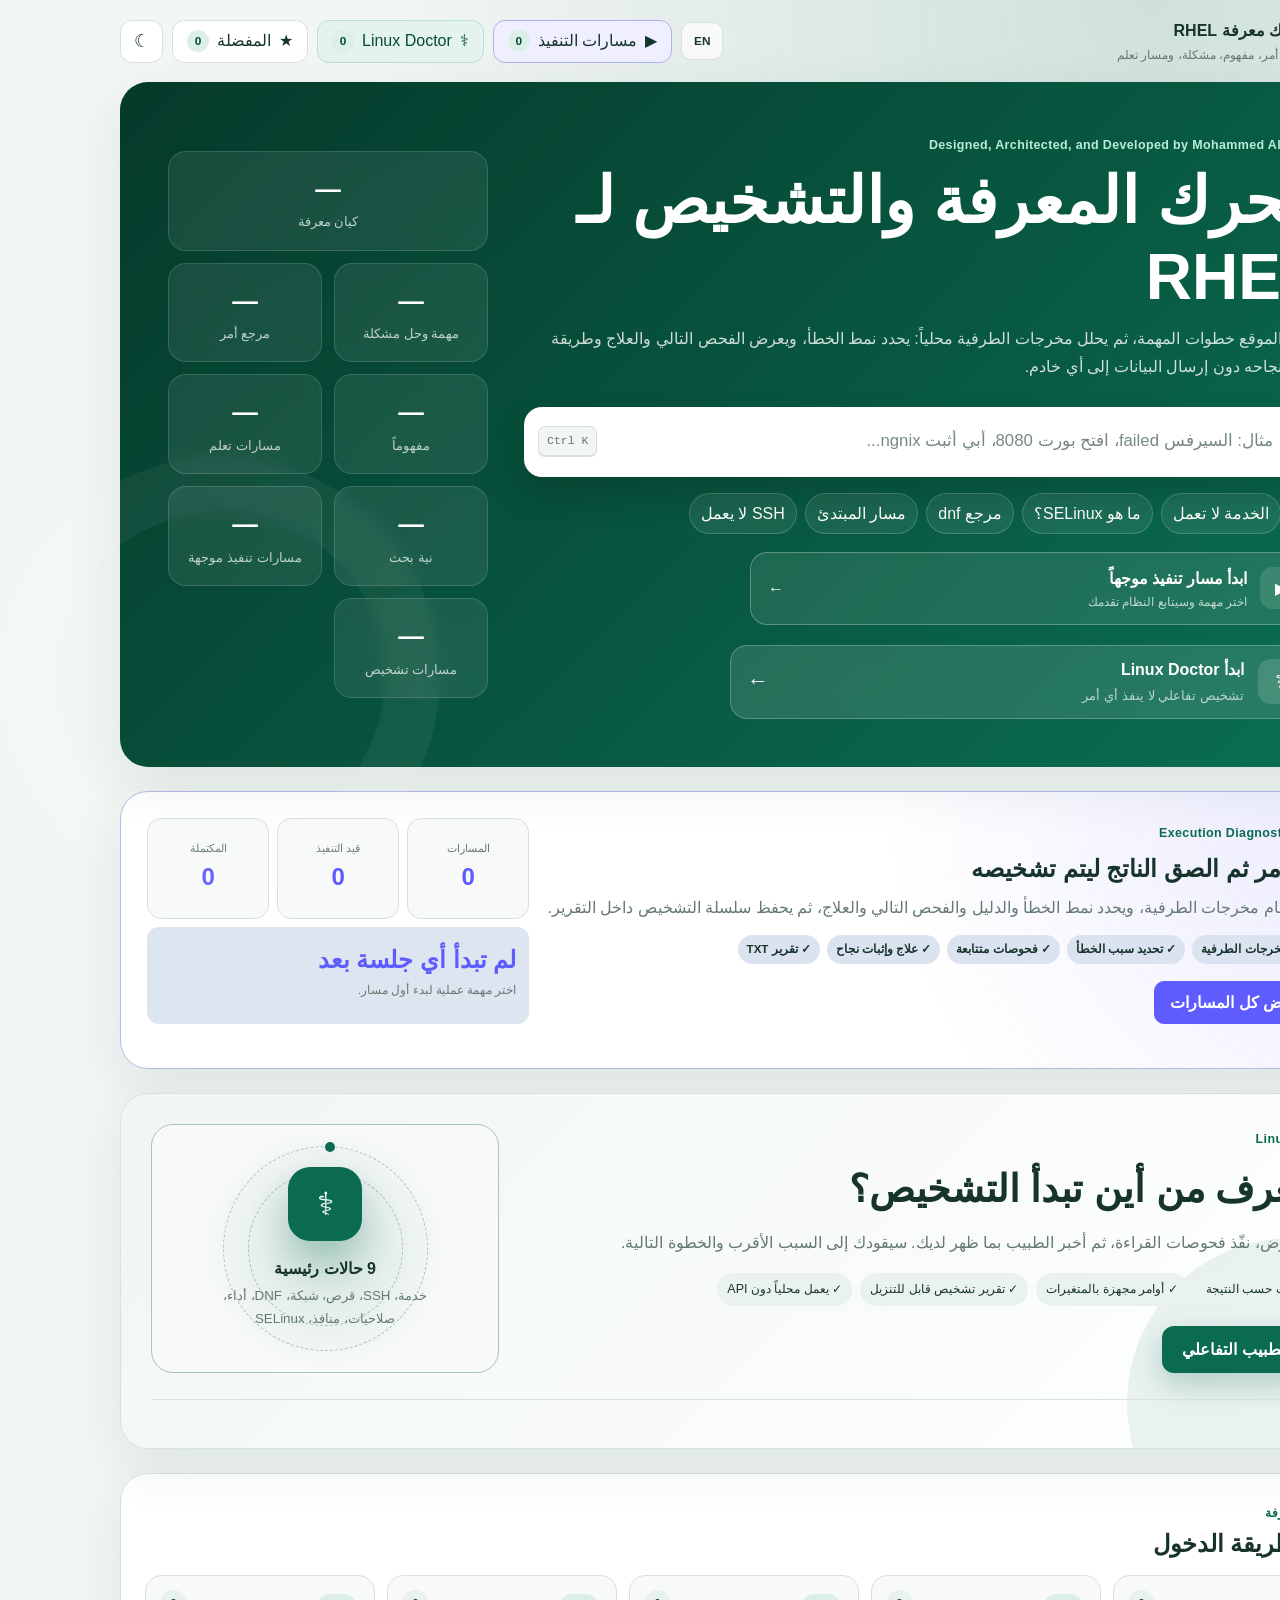
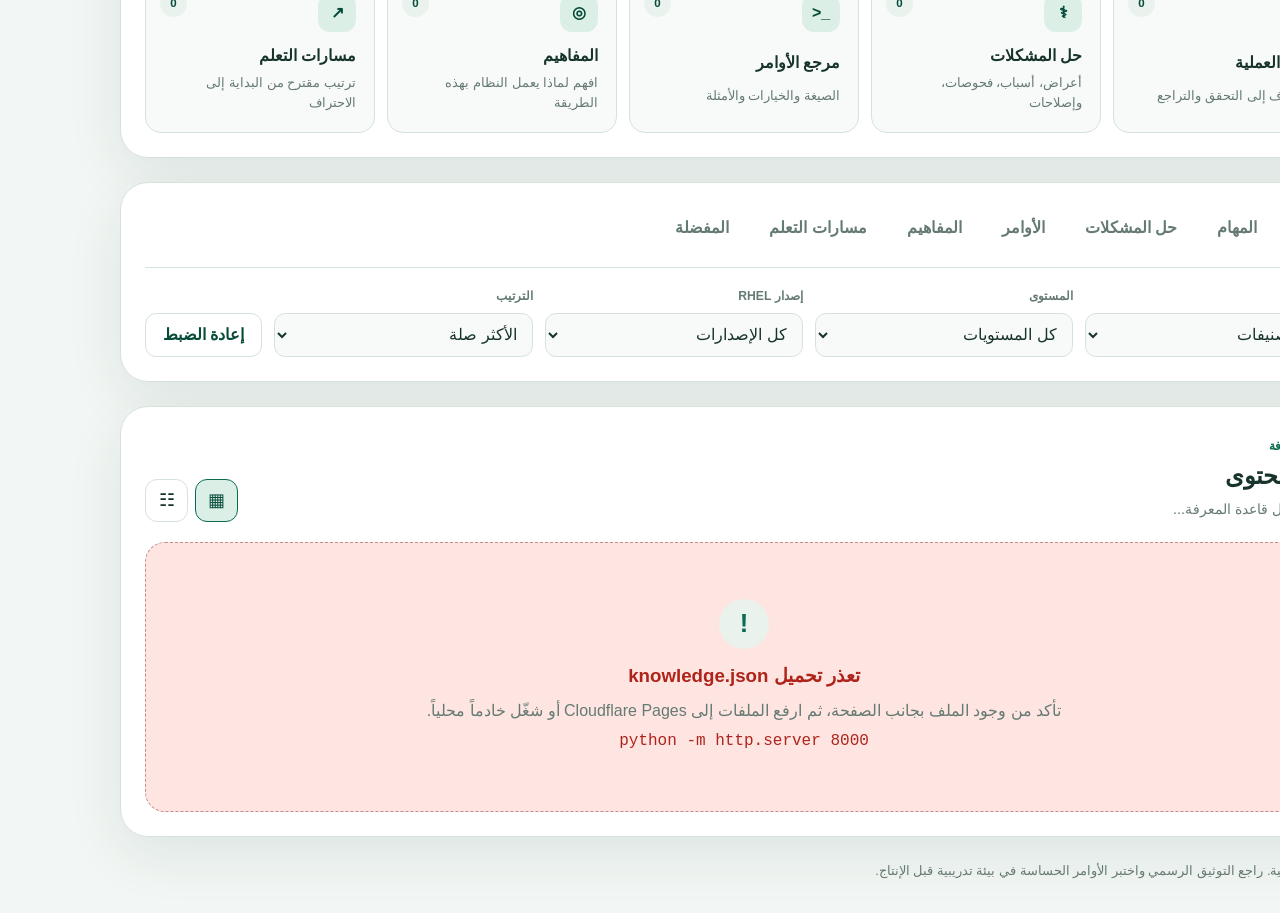
==== commit 2711f9e1: "Update index.html" ====
--- a/index.html
+++ b/index.html
@@ -51,8 +51,8 @@
 <main>
 <section class="hero">
 <div class="hero__content">
-<span class="hero__eyebrow">المرحلة الخامسة — Execution Diagnostic Engine</span>
-<h1>نفّذ الأمر والصق الناتج ليكشف النظام سبب المشكلة</h1>
+<span class="hero__eyebrow">Designed, Architected, and Developed by Mohammed Alshiddi</span>
+<h1>محرك المعرفة والتشخيص لـ RHEL</h1>
 <p>
             ينظم الموقع خطوات المهمة، ثم يحلل مخرجات الطرفية محلياً: يحدد نمط الخطأ،
             ويعرض الفحص التالي والعلاج وطريقة إثبات نجاحه دون إرسال البيانات إلى أي خادم.
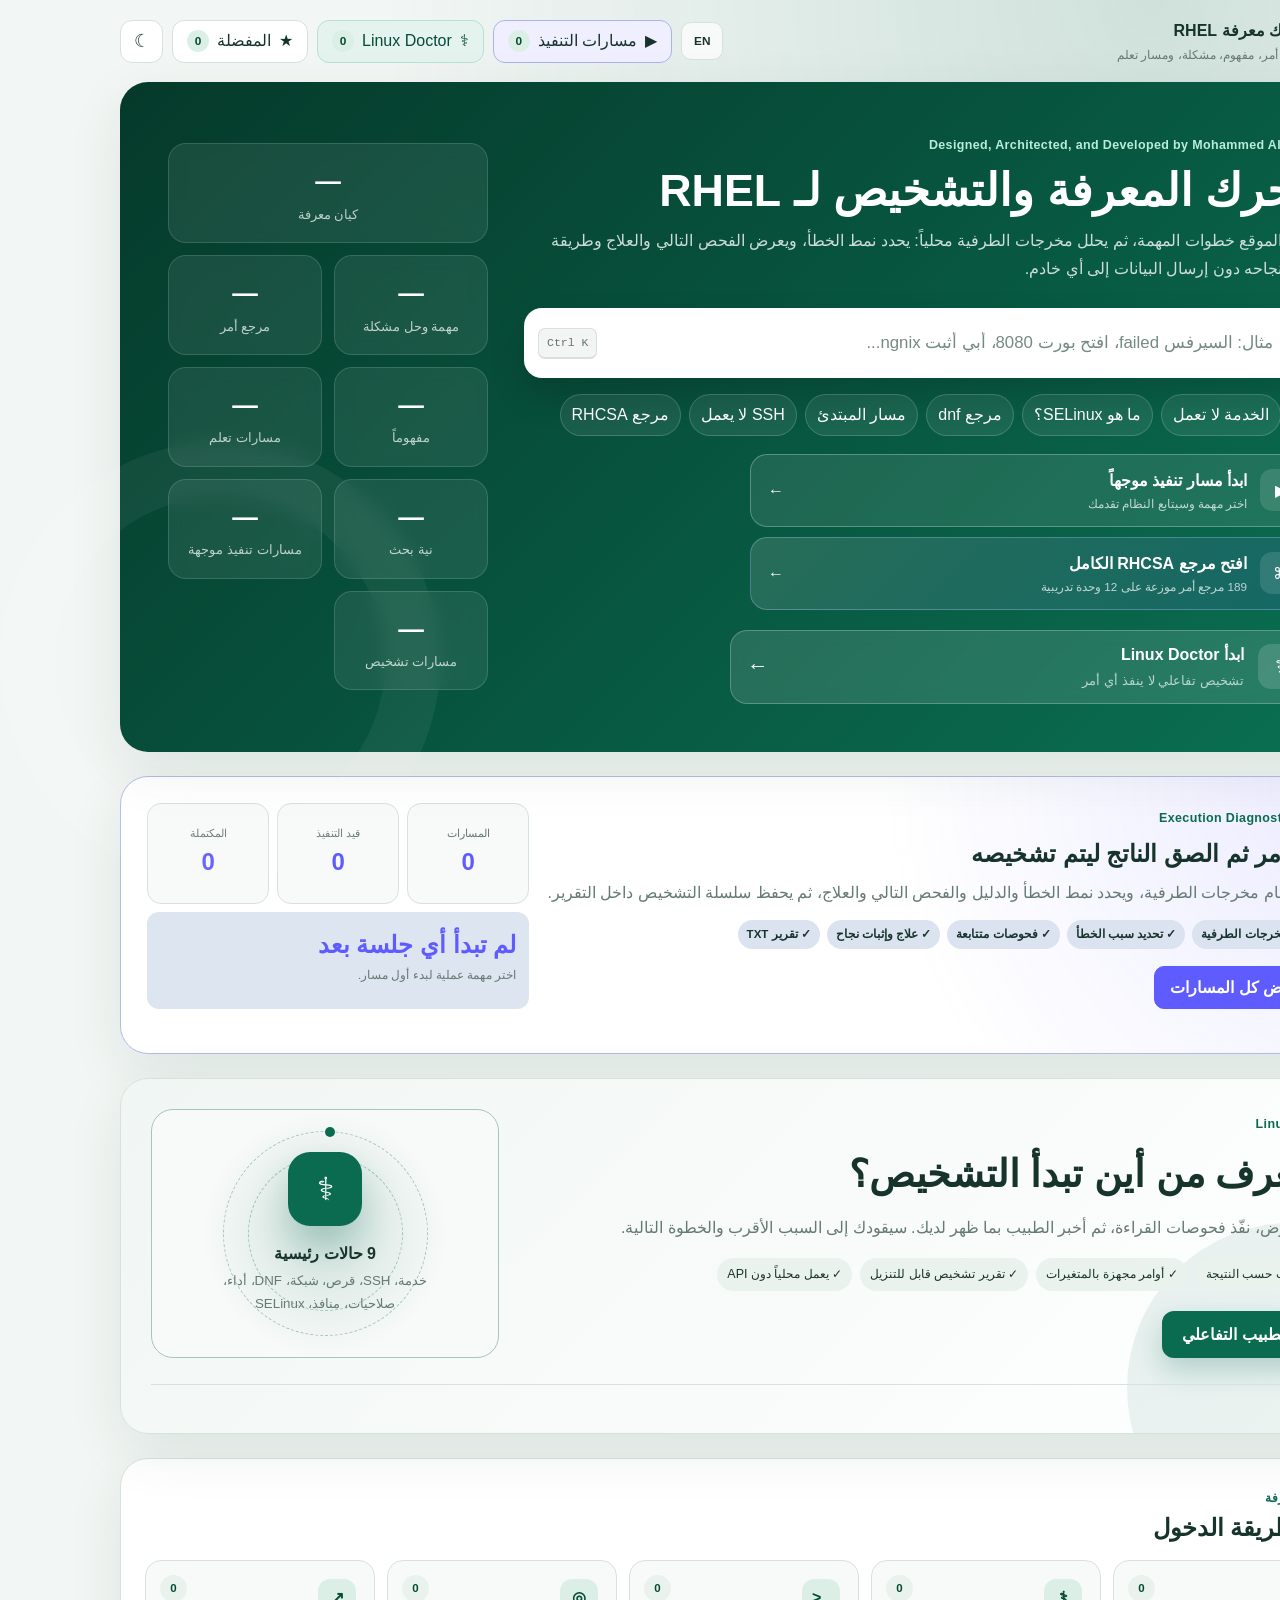
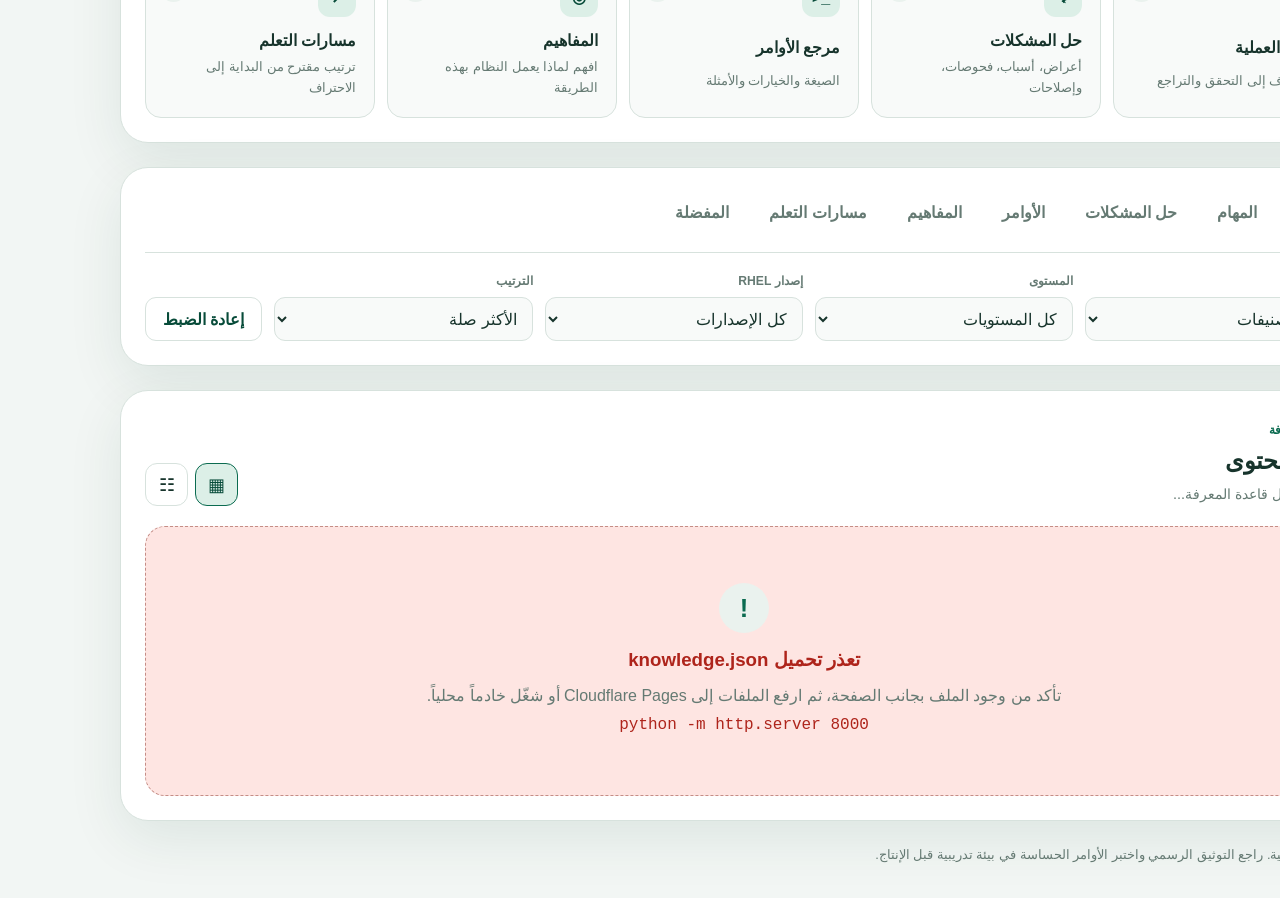
==== commit 0e0fe1c0: "Add files via upload" ====
--- a/index.html
+++ b/index.html
@@ -1,4 +1,8 @@
 <!doctype html>
+<!DOCTYPE html>
+
+<!DOCTYPE html>
+
 <!DOCTYPE html>
 
 <!DOCTYPE html>
@@ -73,14 +77,14 @@
 <button data-query="dnf" type="button">مرجع dnf</button>
 <button data-query="مسار المبتدئ" type="button">مسار المبتدئ</button>
 <button data-query="SSH لا يعمل" type="button">SSH لا يعمل</button>
-</div>
+<button data-query="مرجع RHCSA" type="button">مرجع RHCSA</button></div>
 <div class="hero__primary-actions">
 <button class="hero-workflow-button" id="startWorkflowButton" type="button">
 <span aria-hidden="true">▶</span>
 <span><strong>ابدأ مسار تنفيذ موجهاً</strong><small>اختر مهمة وسيتابع النظام تقدمك</small></span>
 <b aria-hidden="true">←</b>
 </button>
-</div>
+<button class="hero-workflow-button hero-rhcsa-button" data-open-entity="path-rhcsa-complete" type="button"><span aria-hidden="true">⌘</span><span><strong>افتح مرجع RHCSA الكامل</strong><small>189 مرجع أمر موزعة على 12 وحدة تدريبية</small></span><b aria-hidden="true">←</b></button></div>
 <div class="hero__doctor-action">
 <button id="startDoctorButton" type="button">
 <span aria-hidden="true">⚕</span>
@@ -271,8 +275,8 @@
 </div>
 </dialog>
 <dialog class="entity-dialog" id="entityDialog">
-<div class="dialog-topbar">
-<button aria-label="إغلاق" class="dialog-close" id="closeDialogButton" type="button">×</button>
+<div class="dialog-topbar"><div class="dialog-topbar__navigation"><button aria-label="الرجوع إلى الصفحة السابقة" class="dialog-back" id="dialogBackButton" title="الرجوع إلى الصفحة السابقة" type="button">↩ رجوع</button><button aria-label="إغلاق" class="dialog-close" id="closeDialogButton" type="button">×</button></div>
+
 <div class="dialog-topbar__actions">
 <button class="dialog-action" id="dialogFavoriteButton" type="button">☆ المفضلة</button>
 <button class="dialog-action" hidden="" id="dialogPrimaryCopyButton" type="button">نسخ الأوامر</button>
--- a/style.css
+++ b/style.css
@@ -122,7 +122,7 @@
 .hero::before { content: ""; position: absolute; inset: auto auto -130px -120px; width: 330px; height: 330px; border: 55px solid rgba(255,255,255,.05); border-radius: 50%; pointer-events: none; }
 .hero__content, .hero__stats { position: relative; z-index: 2; }
 .hero__eyebrow { display: inline-block; color: #b9edd9; font-size: .78rem; font-weight: 800; letter-spacing: .03em; }
-.hero h1 { max-width: 900px; margin: 7px 0 10px; font-size: clamp(2.25rem, 5vw, 4.35rem); line-height: 1.18; }
+.hero h1 { max-width: 900px; margin: 7px 0 10px; font-size: clamp(1.8rem, 3.5vw, 3rem); line-height: 1.18; }
 .hero p { max-width: 830px; margin: 0; color: rgba(255,255,255,.8); font-size: 1.02rem; }
 .search-wrapper { position: relative; max-width: 940px; margin-top: 26px; }
 .search-box { min-height: 70px; display: flex; align-items: center; gap: 12px; padding: 0 14px 0 11px; border: 3px solid transparent; border-radius: 18px; background: #fff; color: #17342c; box-shadow: 0 18px 35px rgba(0,0,0,.16); transition: .18s ease; }
@@ -1538,7 +1538,7 @@
 
 /* ===== Phase 5: Guided Workflow Runner ===== */
 .toolbar-button--workflow{border-color:color-mix(in srgb,#5f5cff 35%,var(--border));background:color-mix(in srgb,#5f5cff 10%,var(--surface))}
-.hero__primary-actions{margin-top:18px}.hero-workflow-button{width:min(100%,570px);min-height:70px;display:grid;grid-template-columns:auto 1fr auto;align-items:center;gap:13px;padding:12px 17px;border:1px solid #ffffff45;border-radius:17px;background:#ffffff18;color:#fff;text-align:right}.hero-workflow-button span:first-child{width:42px;height:42px;display:grid;place-items:center;border-radius:12px;background:#ffffff1f}.hero-workflow-button strong,.hero-workflow-button small{display:block}.hero-workflow-button small{color:#ffffffb8;font-size:.73rem}
+.hero__primary-actions{margin-top:18px;display:grid;gap:10px}.hero-workflow-button{width:min(100%,570px);min-height:70px;display:grid;grid-template-columns:auto 1fr auto;align-items:center;gap:13px;padding:12px 17px;border:1px solid #ffffff45;border-radius:17px;background:#ffffff18;color:#fff;text-align:right}.hero-workflow-button span:first-child{width:42px;height:42px;display:grid;place-items:center;border-radius:12px;background:#ffffff1f}.hero-workflow-button strong,.hero-workflow-button small{display:block}.hero-workflow-button small{color:#ffffffb8;font-size:.73rem}
 .workflow-launch{margin-top:24px;display:grid;grid-template-columns:1.35fr .65fr;gap:18px;padding:26px;border:1px solid color-mix(in srgb,#5f5cff 30%,var(--border));border-radius:var(--radius-xl);background:radial-gradient(circle at 100% 0,#5f5cff20,transparent 38%),var(--surface);box-shadow:var(--shadow)}.workflow-launch h2{margin:4px 0}.workflow-launch p{margin:0;color:var(--muted)}.workflow-launch__features{display:flex;flex-wrap:wrap;gap:7px;margin-top:14px}.workflow-launch__features span{padding:5px 9px;border-radius:999px;background:color-mix(in srgb,#5f5cff 10%,var(--surface-2));font-size:.72rem;font-weight:700}.workflow-launch__actions{display:flex;gap:8px;margin-top:17px}.workflow-launch__actions button{min-height:43px;padding:0 15px;border:1px solid #5f5cff;border-radius:10px;background:#5f5cff;color:#fff;font-weight:800}.workflow-launch__actions .workflow-secondary-action{background:var(--surface);color:#5f5cff}
 .workflow-launch__dashboard{display:grid;grid-template-columns:repeat(3,1fr);gap:8px}.workflow-launch__dashboard article{min-height:91px;display:grid;place-items:center;align-content:center;border:1px solid var(--border);border-radius:14px;background:var(--surface-3)}.workflow-launch__dashboard span{color:var(--muted);font-size:.68rem}.workflow-launch__dashboard strong{font-size:1.5rem;color:#5f5cff}.workflow-resume-summary{grid-column:1/-1;padding:13px;border-radius:12px;background:color-mix(in srgb,#5f5cff 9%,var(--surface-2))}.workflow-resume-summary strong,.workflow-resume-summary span{display:block}.workflow-resume-summary span{color:var(--muted);font-size:.72rem}
 .workflow-launch__examples{grid-column:1/-1;display:grid;grid-template-columns:repeat(4,1fr);gap:8px}.workflow-launch__examples button{min-width:0;display:flex;gap:9px;align-items:center;padding:10px;border:1px solid var(--border);border-radius:11px;background:var(--surface-3);color:var(--text);text-align:right}.workflow-launch__examples button>span{width:31px;height:31px;display:grid;place-items:center;border-radius:9px;background:#5f5cff18;color:#5f5cff}.workflow-launch__examples strong,.workflow-launch__examples small{display:block;overflow:hidden;text-overflow:ellipsis;white-space:nowrap}.workflow-launch__examples small{color:var(--muted);font-size:.65rem}
@@ -1626,3 +1626,53 @@
 html[dir="ltr"] .dialog-side{border-right:0;border-left:1px solid var(--border)}
 html[dir="ltr"] code,html[dir="ltr"] pre,html[dir="ltr"] .command-box,html[dir="ltr"] .wf-code,html[dir="ltr"] .workflow-command-box{direction:ltr;text-align:left}
 @media(max-width:760px){html[dir="ltr"] .workflow-sidebar{border-right:0}}
+
+.hero-rhcsa-button{background:linear-gradient(135deg,#ffffff20,#5f5cff22);border-color:#b7c5ff55}
+
+
+/* Entity dialog navigation */
+.dialog-topbar__navigation {
+  display: flex;
+  align-items: center;
+  gap: 8px;
+  flex: 0 0 auto;
+}
+
+.dialog-back {
+  min-height: 40px;
+  display: inline-flex;
+  align-items: center;
+  justify-content: center;
+  gap: 7px;
+  padding: 0 14px;
+  border: 1px solid var(--border);
+  border-radius: 11px;
+  background: var(--surface);
+  color: var(--text);
+  font-size: .82rem;
+  font-weight: 800;
+  white-space: nowrap;
+}
+
+.dialog-back:hover,
+.dialog-back:focus-visible {
+  border-color: var(--primary);
+  background: var(--primary-soft);
+  color: var(--primary);
+}
+
+@media (max-width: 620px) {
+  .dialog-topbar {
+    align-items: flex-start;
+  }
+
+  .dialog-topbar__navigation {
+    position: sticky;
+    top: 0;
+  }
+
+  .dialog-back {
+    min-width: 78px;
+    padding-inline: 11px;
+  }
+}
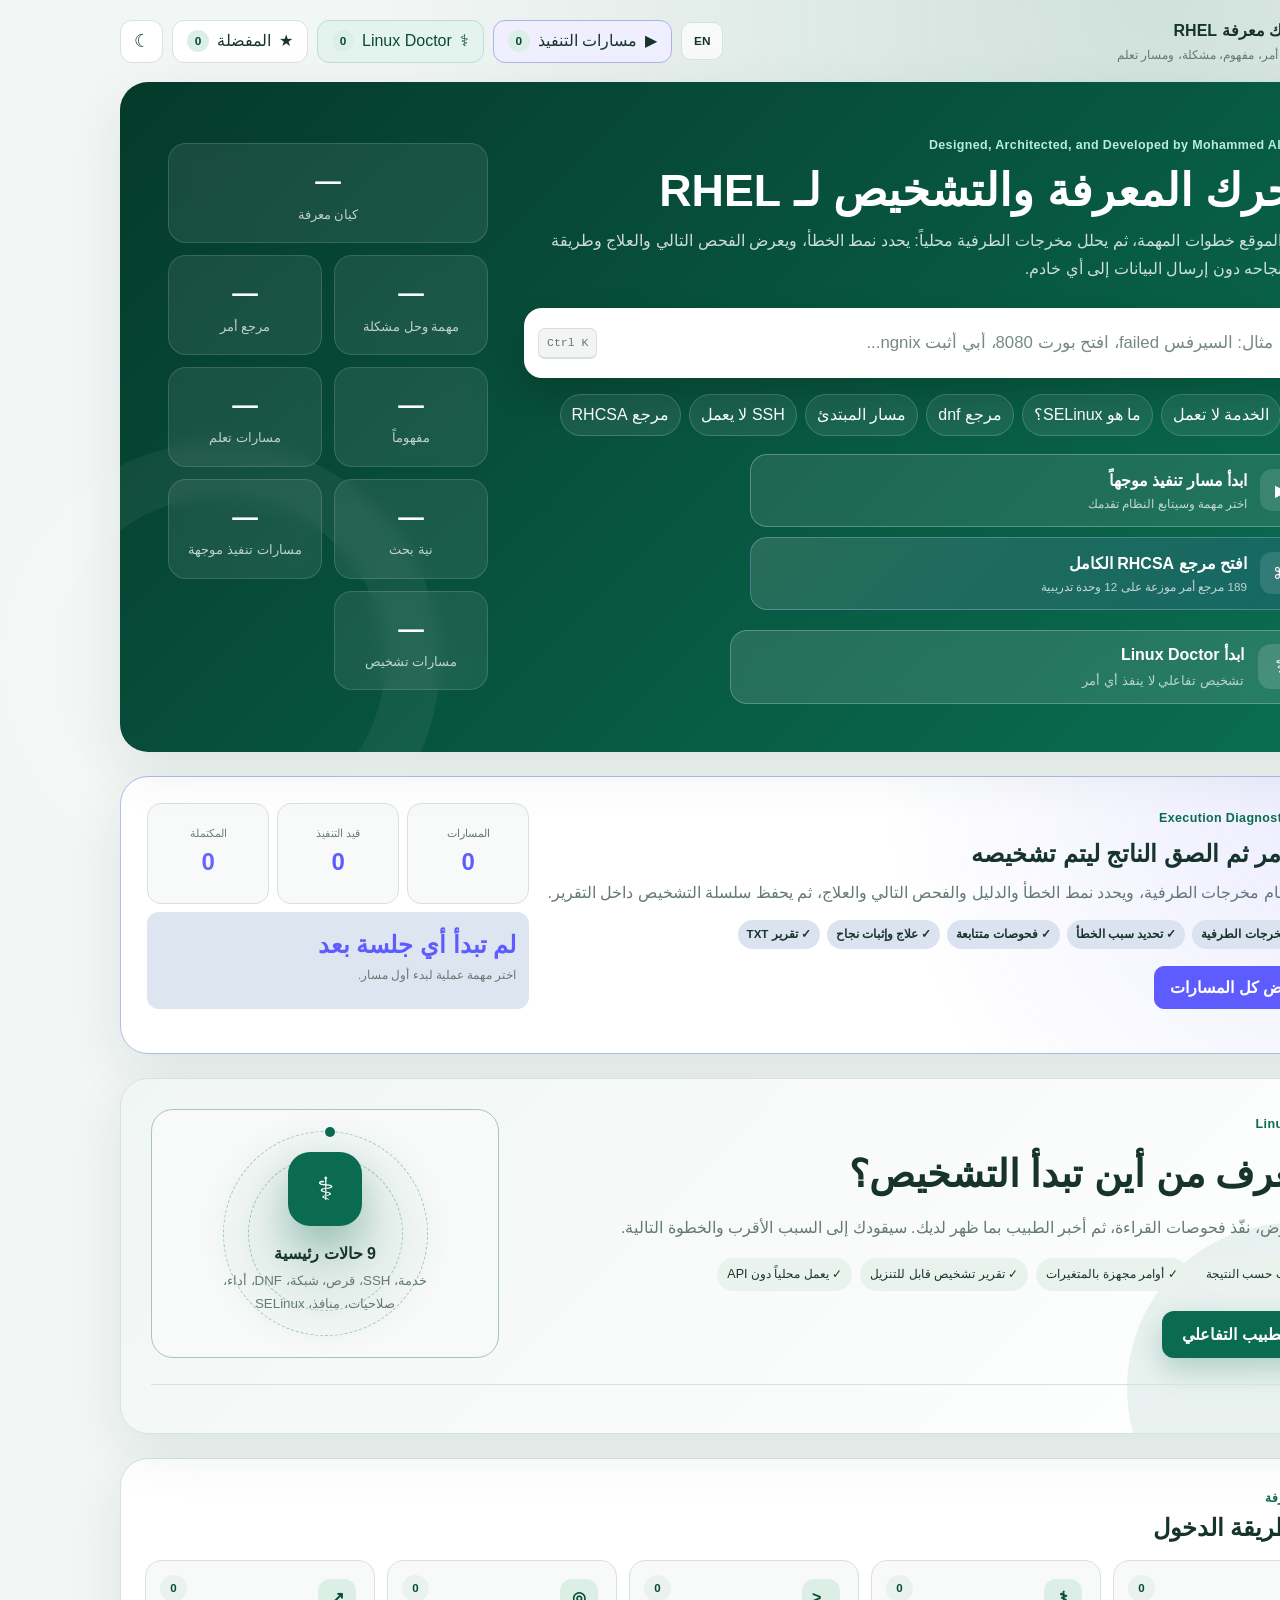
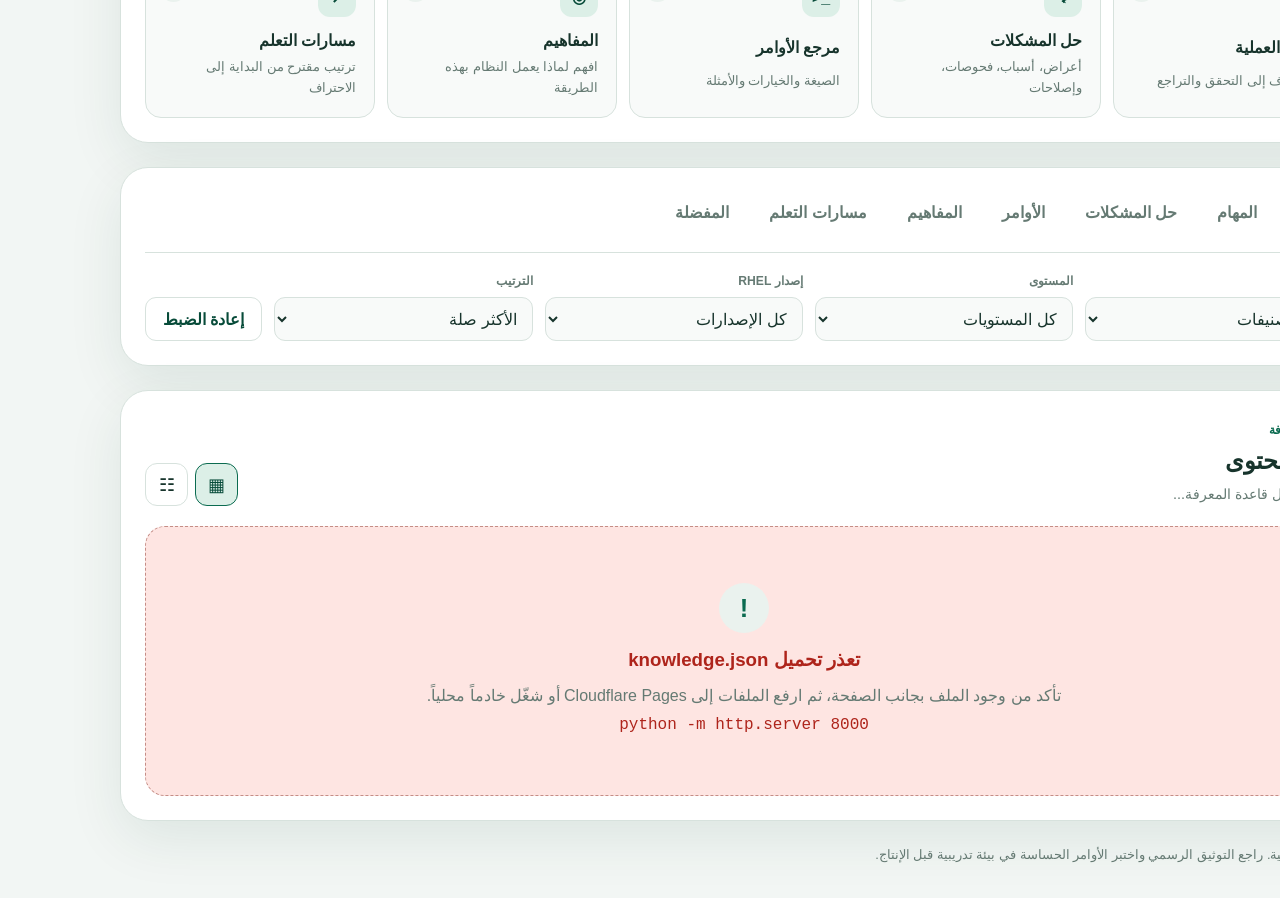
==== commit 67872c19: "Update index.html" ====
--- a/index.html
+++ b/index.html
@@ -20,7 +20,7 @@
 <meta content="محرك معرفة عربي ومسارات تنفيذ موجهة وتشخيص تفاعلي لمهام Red Hat Enterprise Linux" name="description"/>
 <meta content="#0b6b50" name="theme-color"/>
 <title>محرك معرفة RHEL العربي | Execution Diagnostic Engine</title>
-<link href="style.css" rel="stylesheet"/>
+<link href="style.css?v=20260722-wfsearch-direction1" rel="stylesheet"/>
 </head>
 <body>
 <a class="skip-link" href="#resultsSection">الانتقال إلى النتائج</a>
@@ -82,14 +82,12 @@
 <button class="hero-workflow-button" id="startWorkflowButton" type="button">
 <span aria-hidden="true">▶</span>
 <span><strong>ابدأ مسار تنفيذ موجهاً</strong><small>اختر مهمة وسيتابع النظام تقدمك</small></span>
-<b aria-hidden="true">←</b>
-</button>
-<button class="hero-workflow-button hero-rhcsa-button" data-open-entity="path-rhcsa-complete" type="button"><span aria-hidden="true">⌘</span><span><strong>افتح مرجع RHCSA الكامل</strong><small>189 مرجع أمر موزعة على 12 وحدة تدريبية</small></span><b aria-hidden="true">←</b></button></div>
+</button>
+<button class="hero-workflow-button hero-rhcsa-button" data-open-entity="path-rhcsa-complete" type="button"><span aria-hidden="true">⌘</span><span><strong>افتح مرجع RHCSA الكامل</strong><small>189 مرجع أمر موزعة على 12 وحدة تدريبية</small></span></button></div>
 <div class="hero__doctor-action">
 <button id="startDoctorButton" type="button">
 <span aria-hidden="true">⚕</span>
 <span><strong>ابدأ Linux Doctor</strong><small>تشخيص تفاعلي لا ينفذ أي أمر</small></span>
-<b aria-hidden="true">←</b>
 </button>
 </div>
 </div>
@@ -301,7 +299,7 @@
 <script src="intent-engine.js"></script>
 <script src="doctor-engine.js"></script>
 <script src="execution-diagnostics.js"></script>
-<script src="workflow-engine.js"></script>
+<script src="workflow-engine.js?v=20260722-wfsearch-direction1"></script>
 <script src="app.js"></script>
 </body>
 </html>
--- a/style.css
+++ b/style.css
@@ -1676,3 +1676,22 @@
     padding-inline: 11px;
   }
 }
+
+
+/* Workflow search direction fix
+   Linux commands and technical queries must always flow left-to-right.
+   Arabic UI keeps the field visually aligned to the right; English stays left. */
+.wf-library-controls > input.wf-command-search {
+  direction: ltr;
+  unicode-bidi: plaintext;
+  text-align: left;
+  font-family: Consolas, "Courier New", monospace;
+}
+
+html[dir="rtl"] .wf-library-controls > input.wf-command-search {
+  text-align: right;
+}
+
+html[dir="ltr"] .wf-library-controls > input.wf-command-search {
+  text-align: left;
+}
